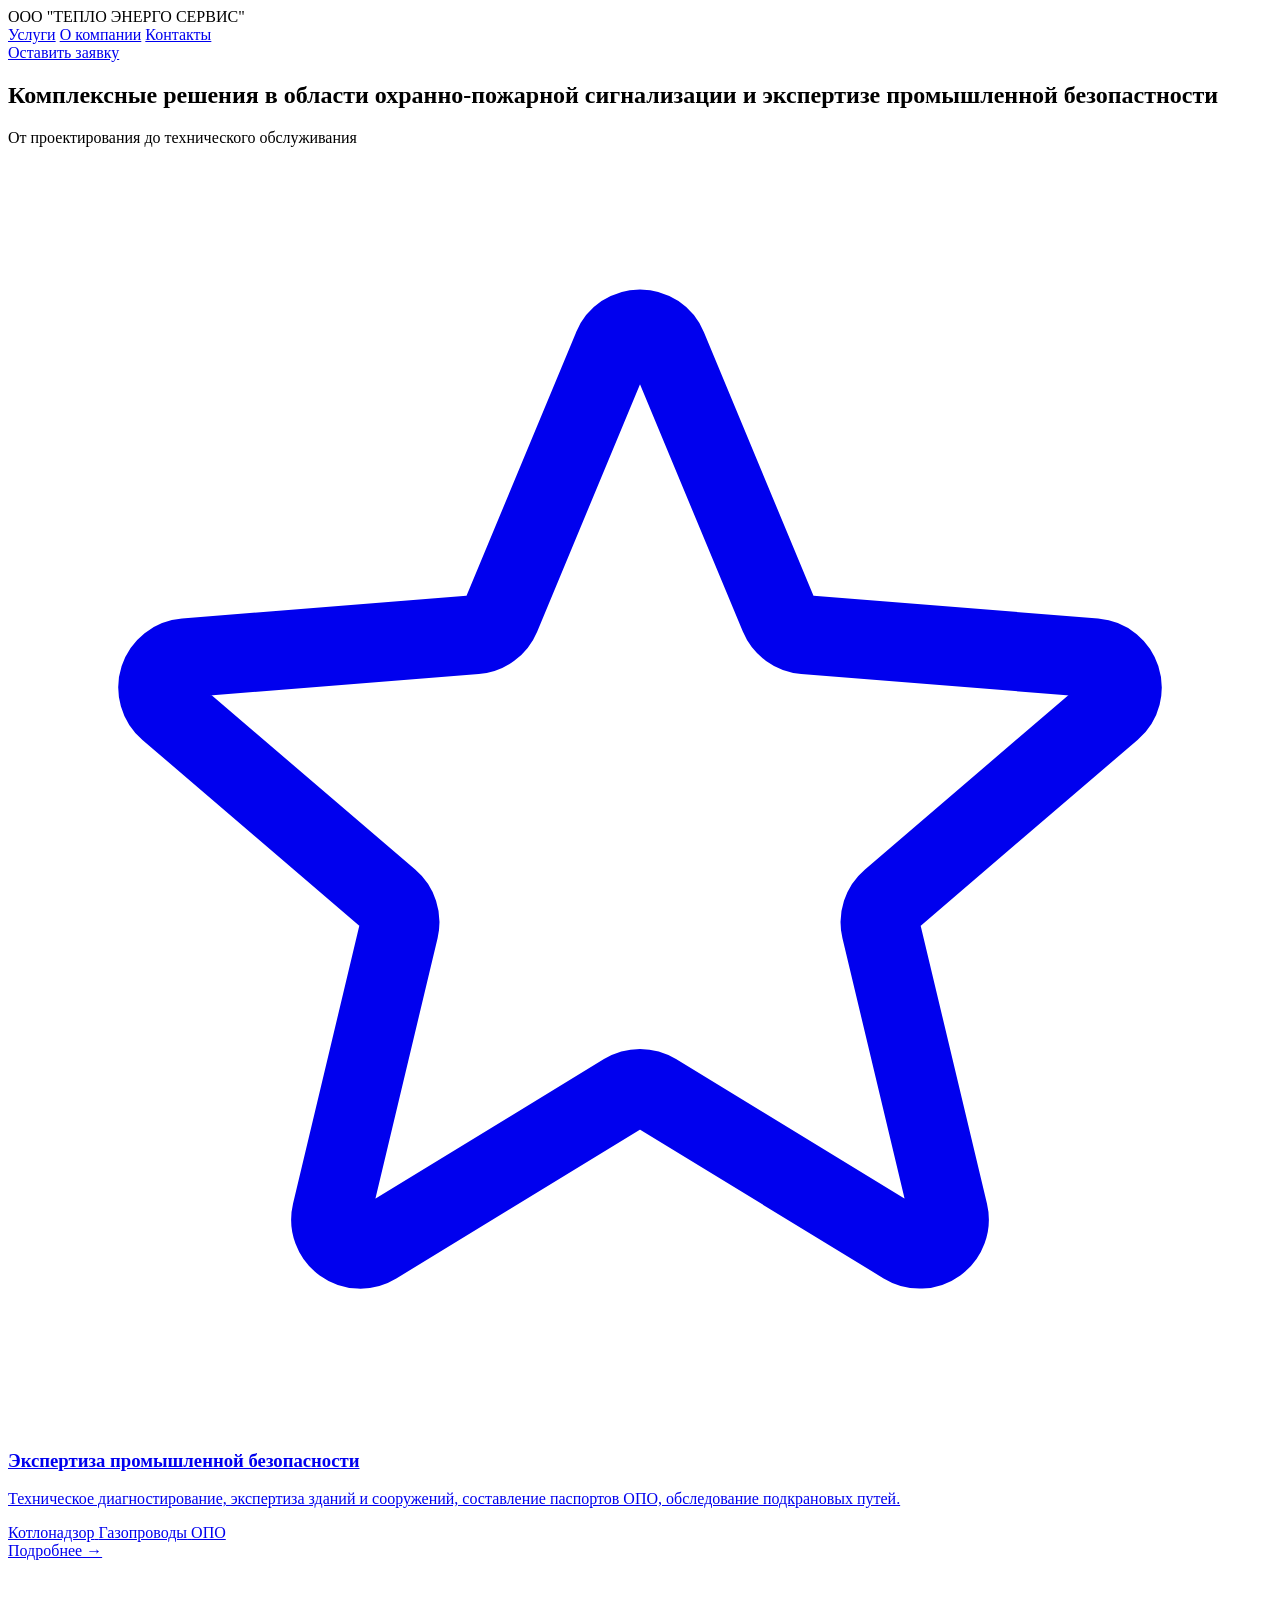
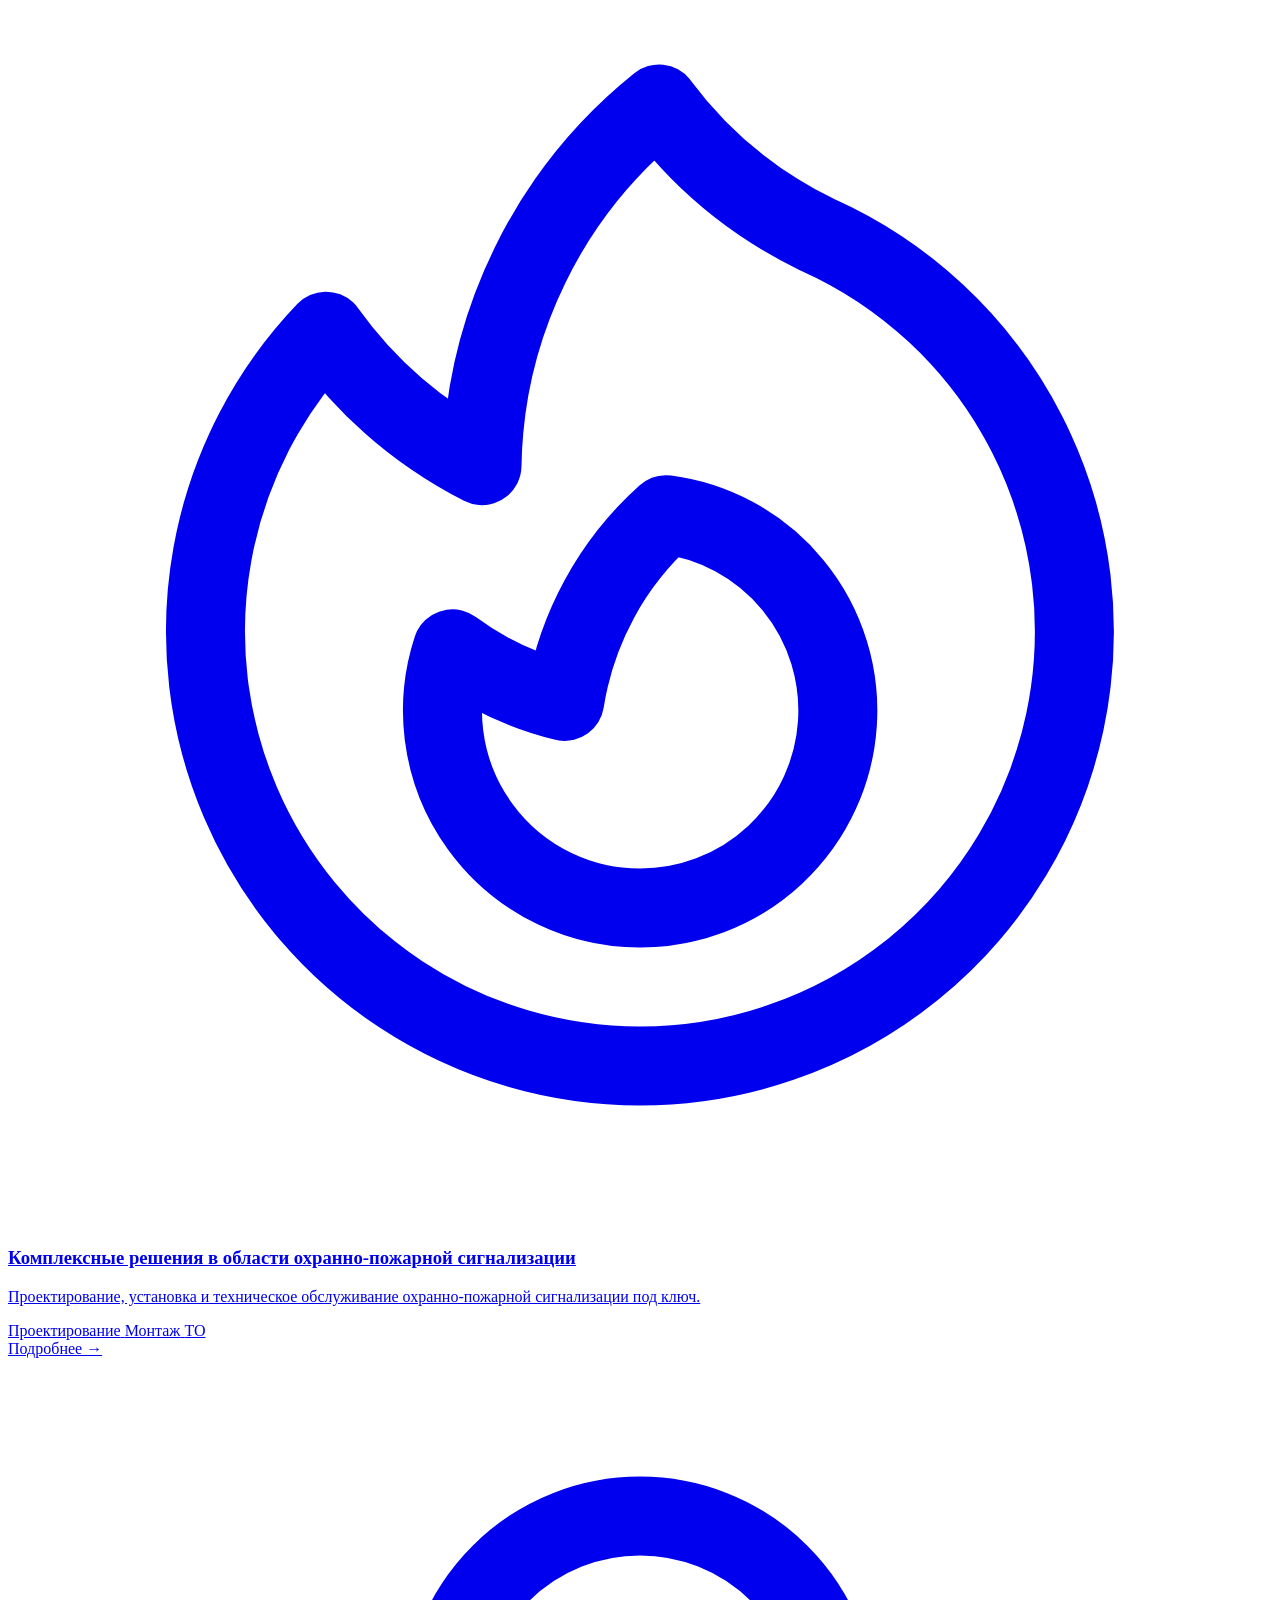
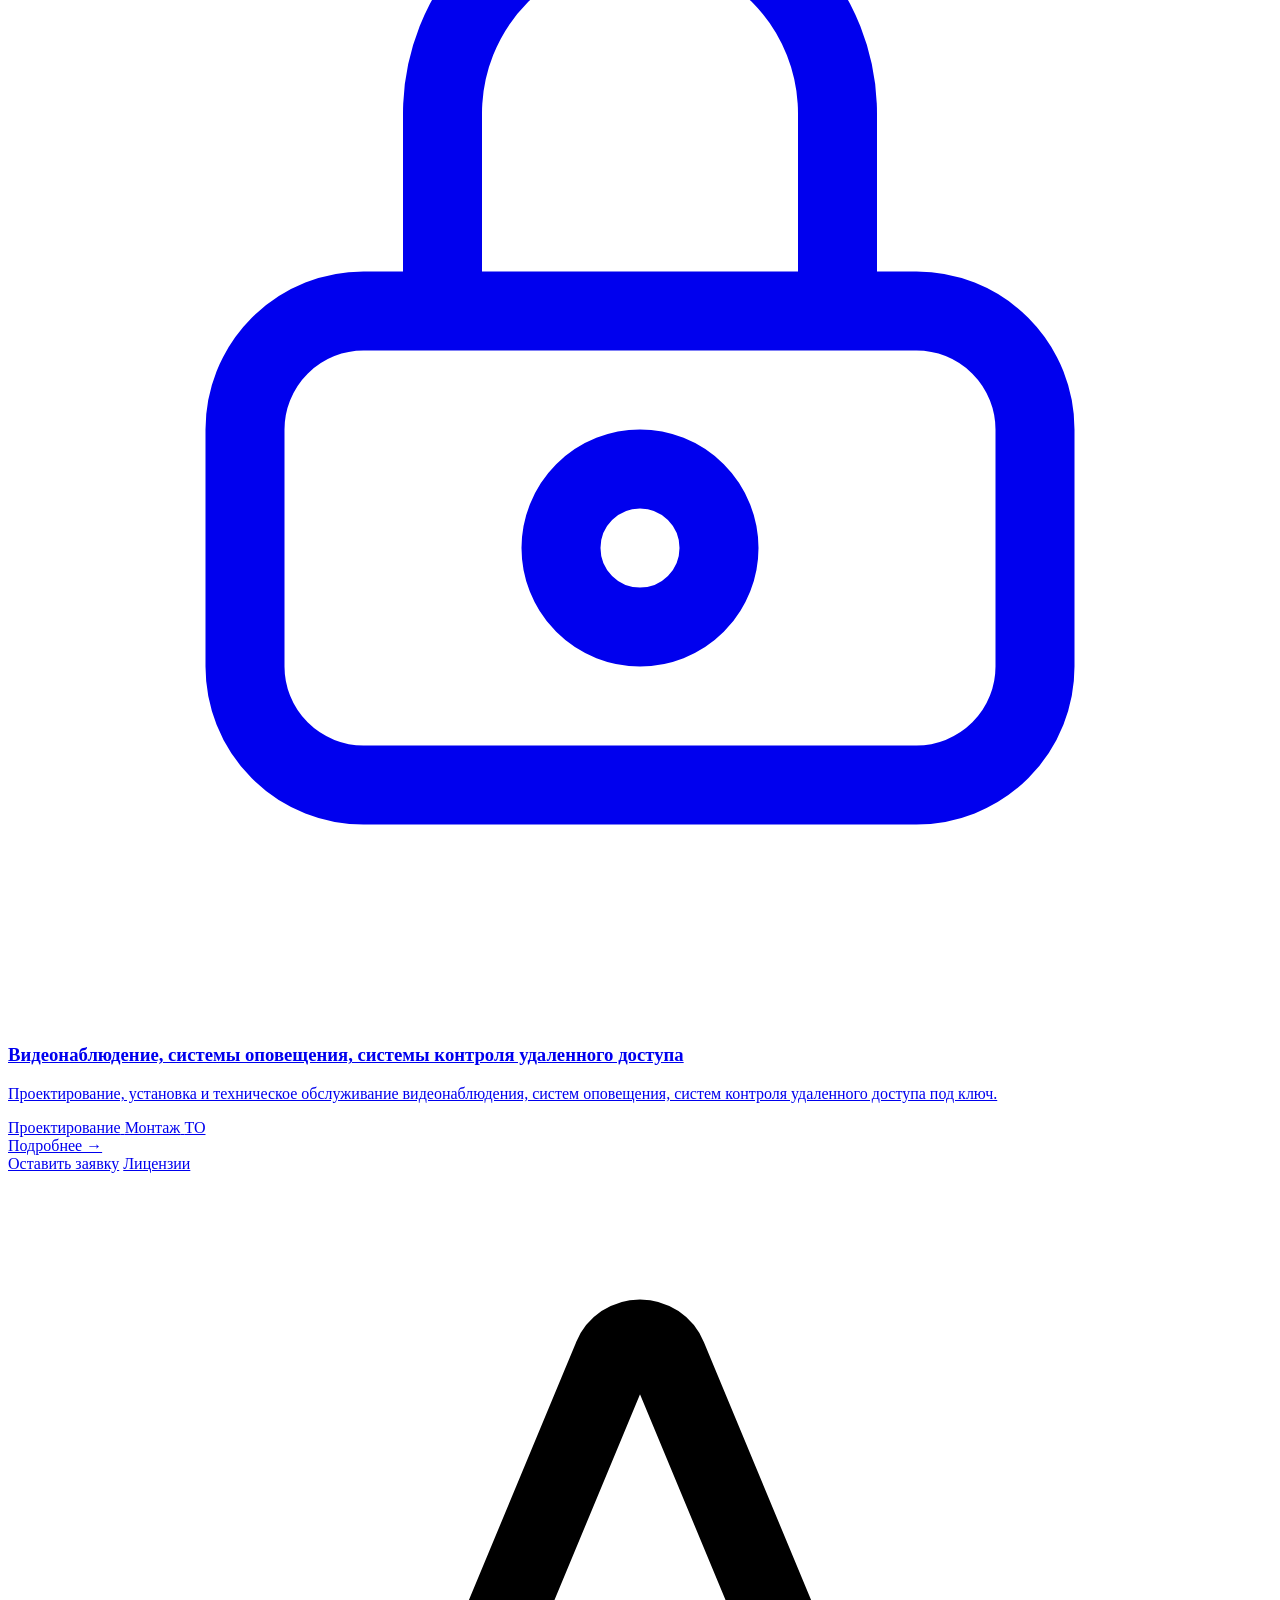
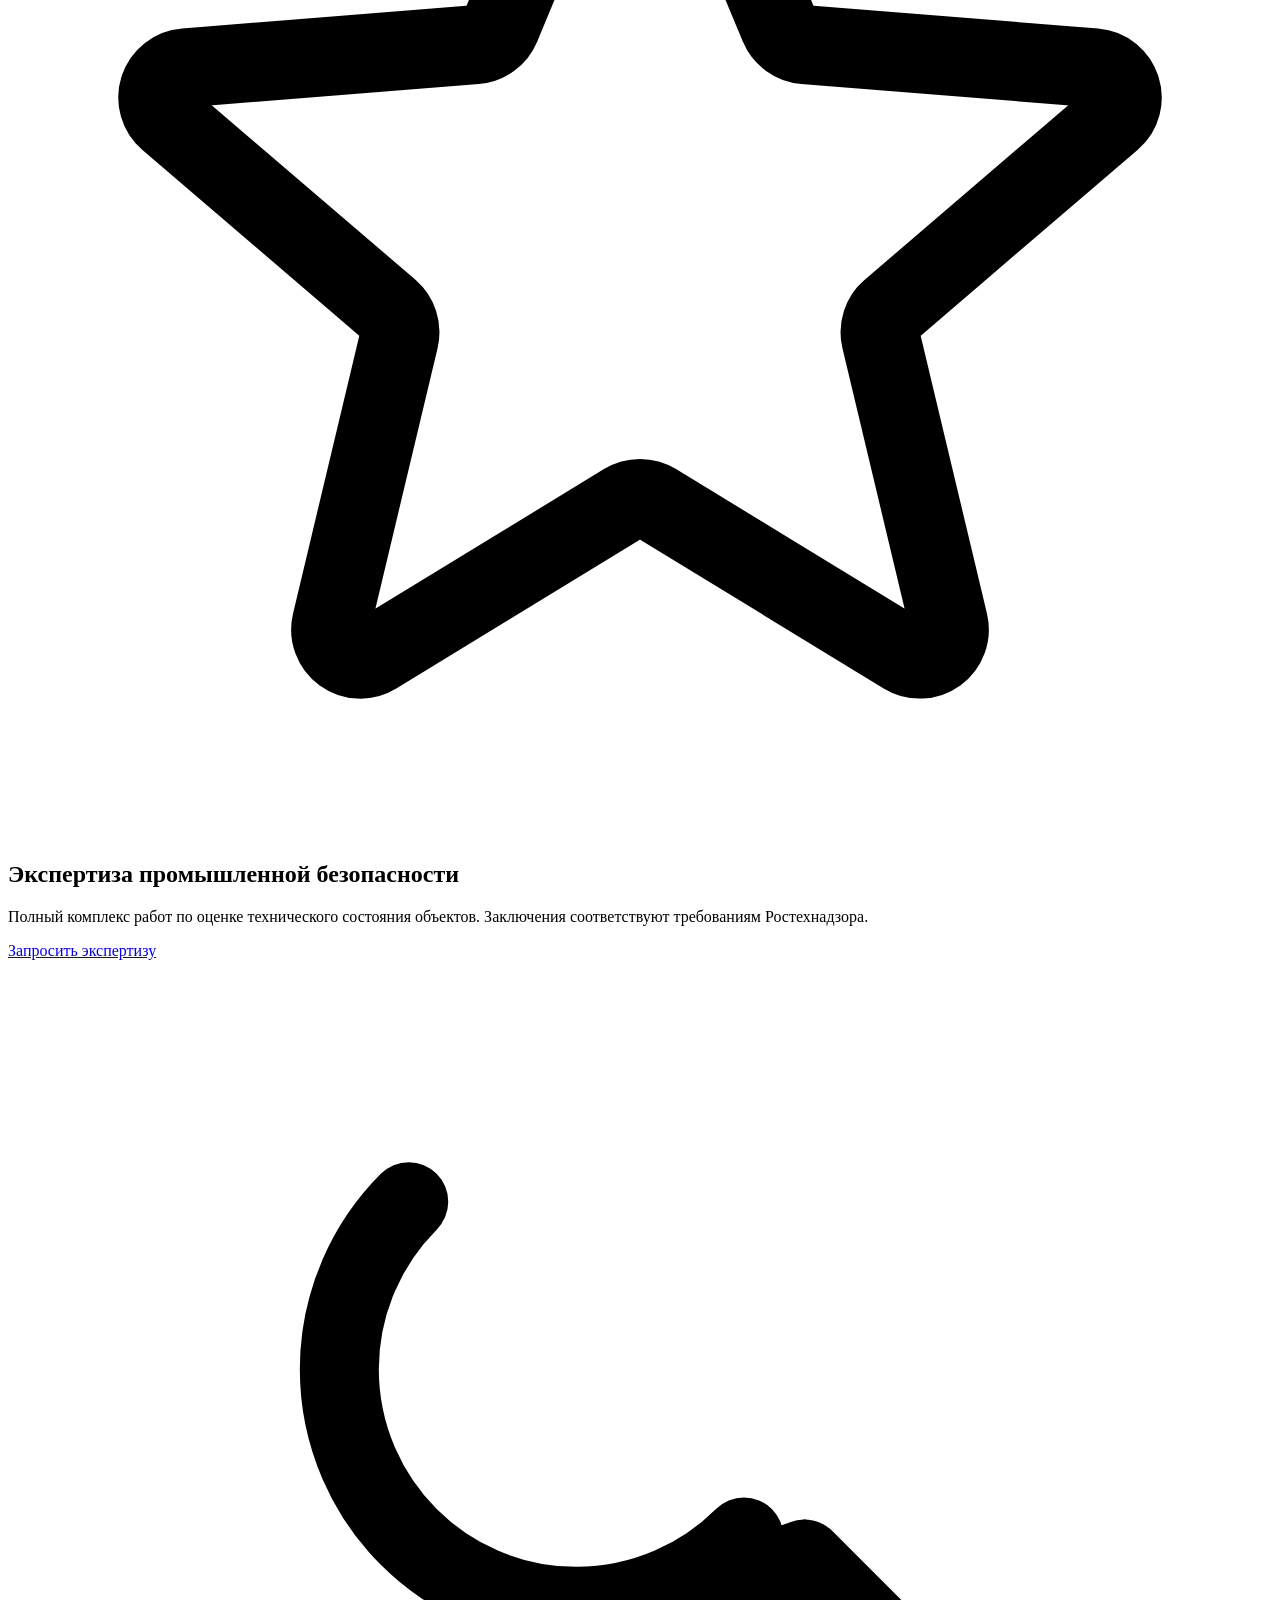
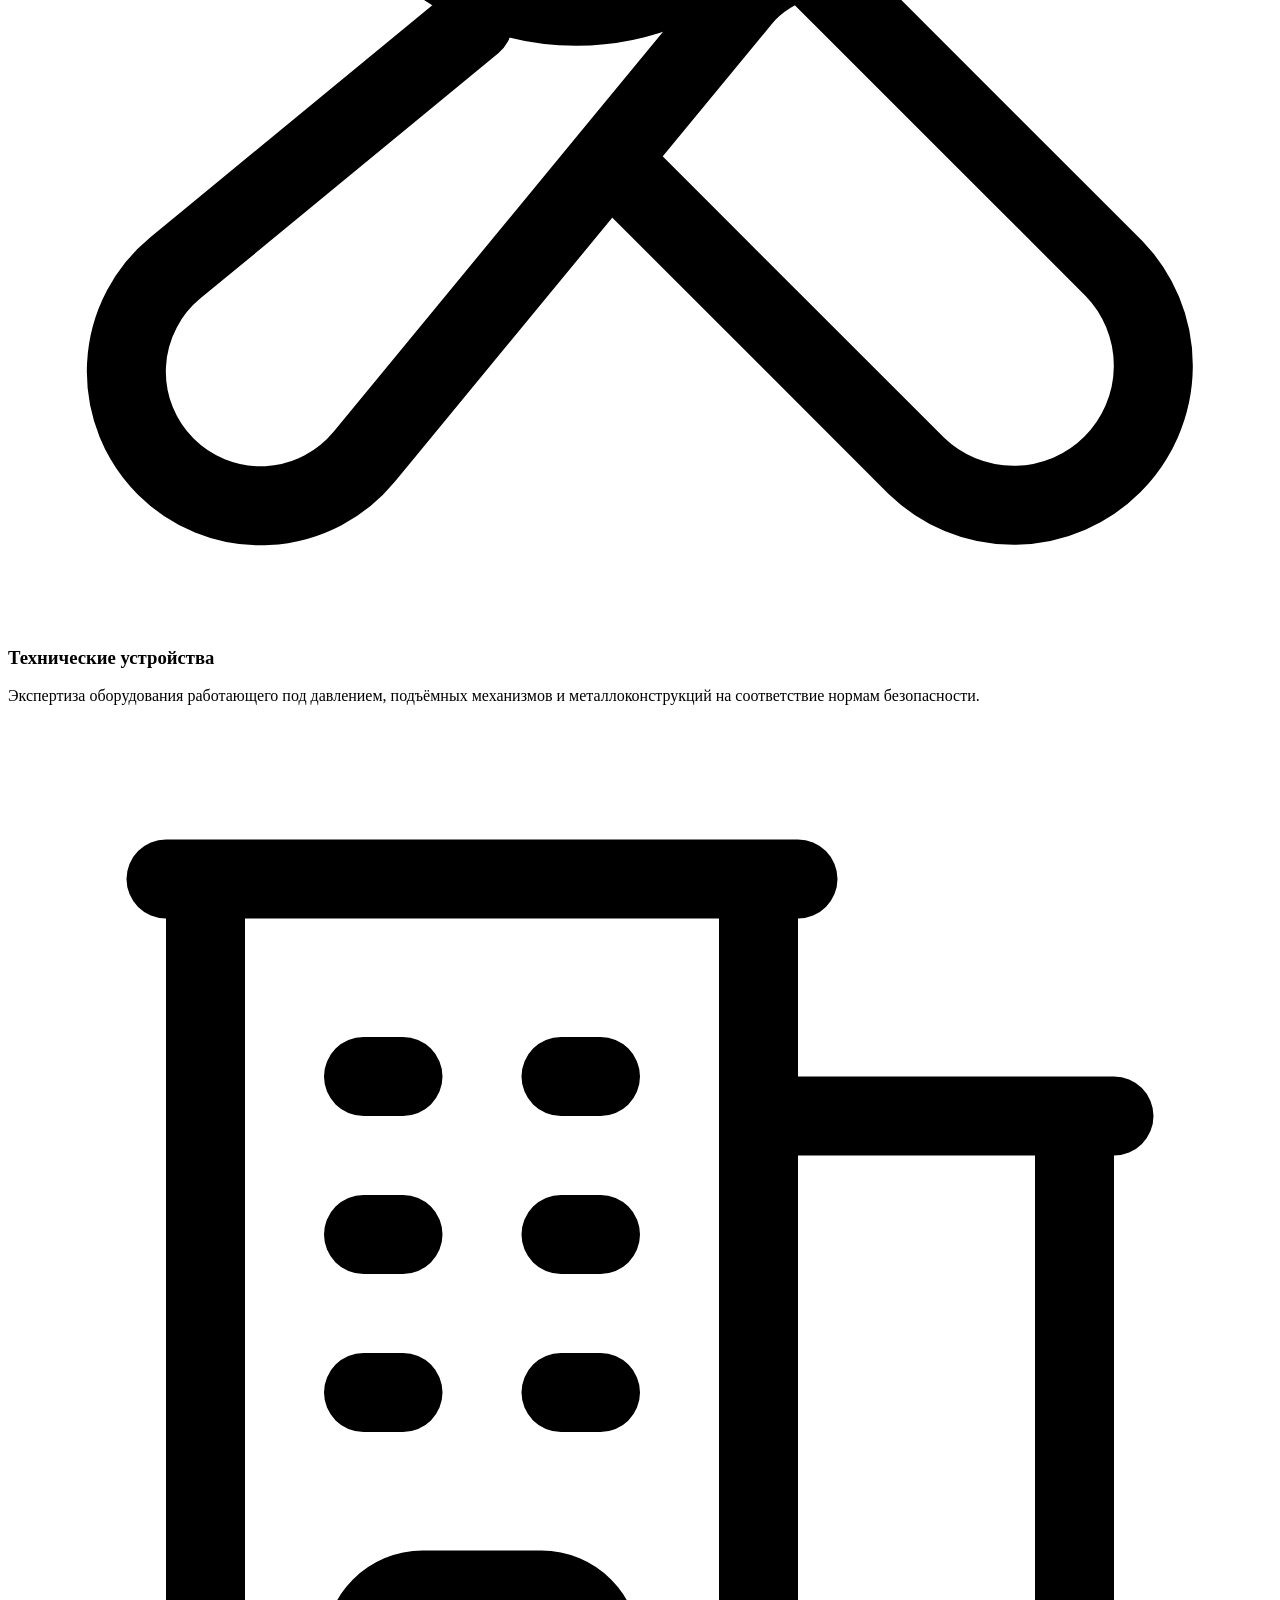
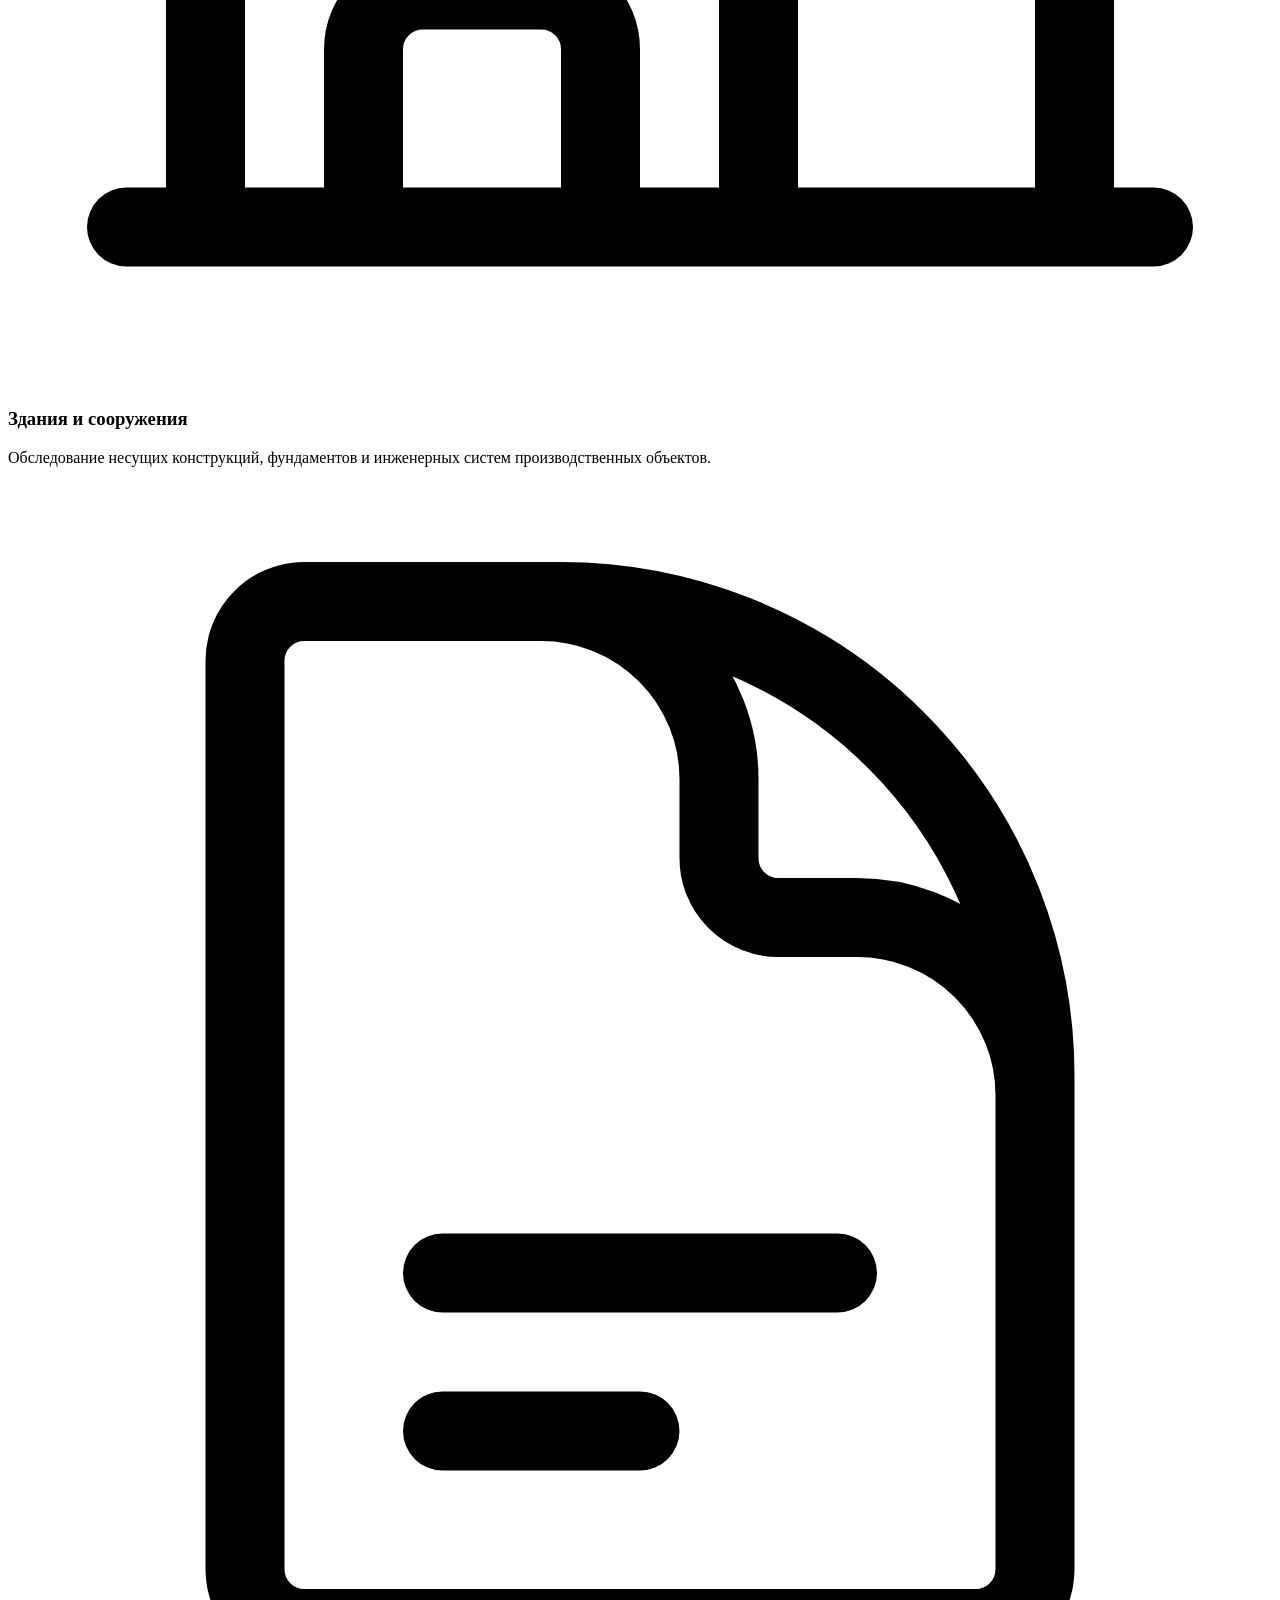
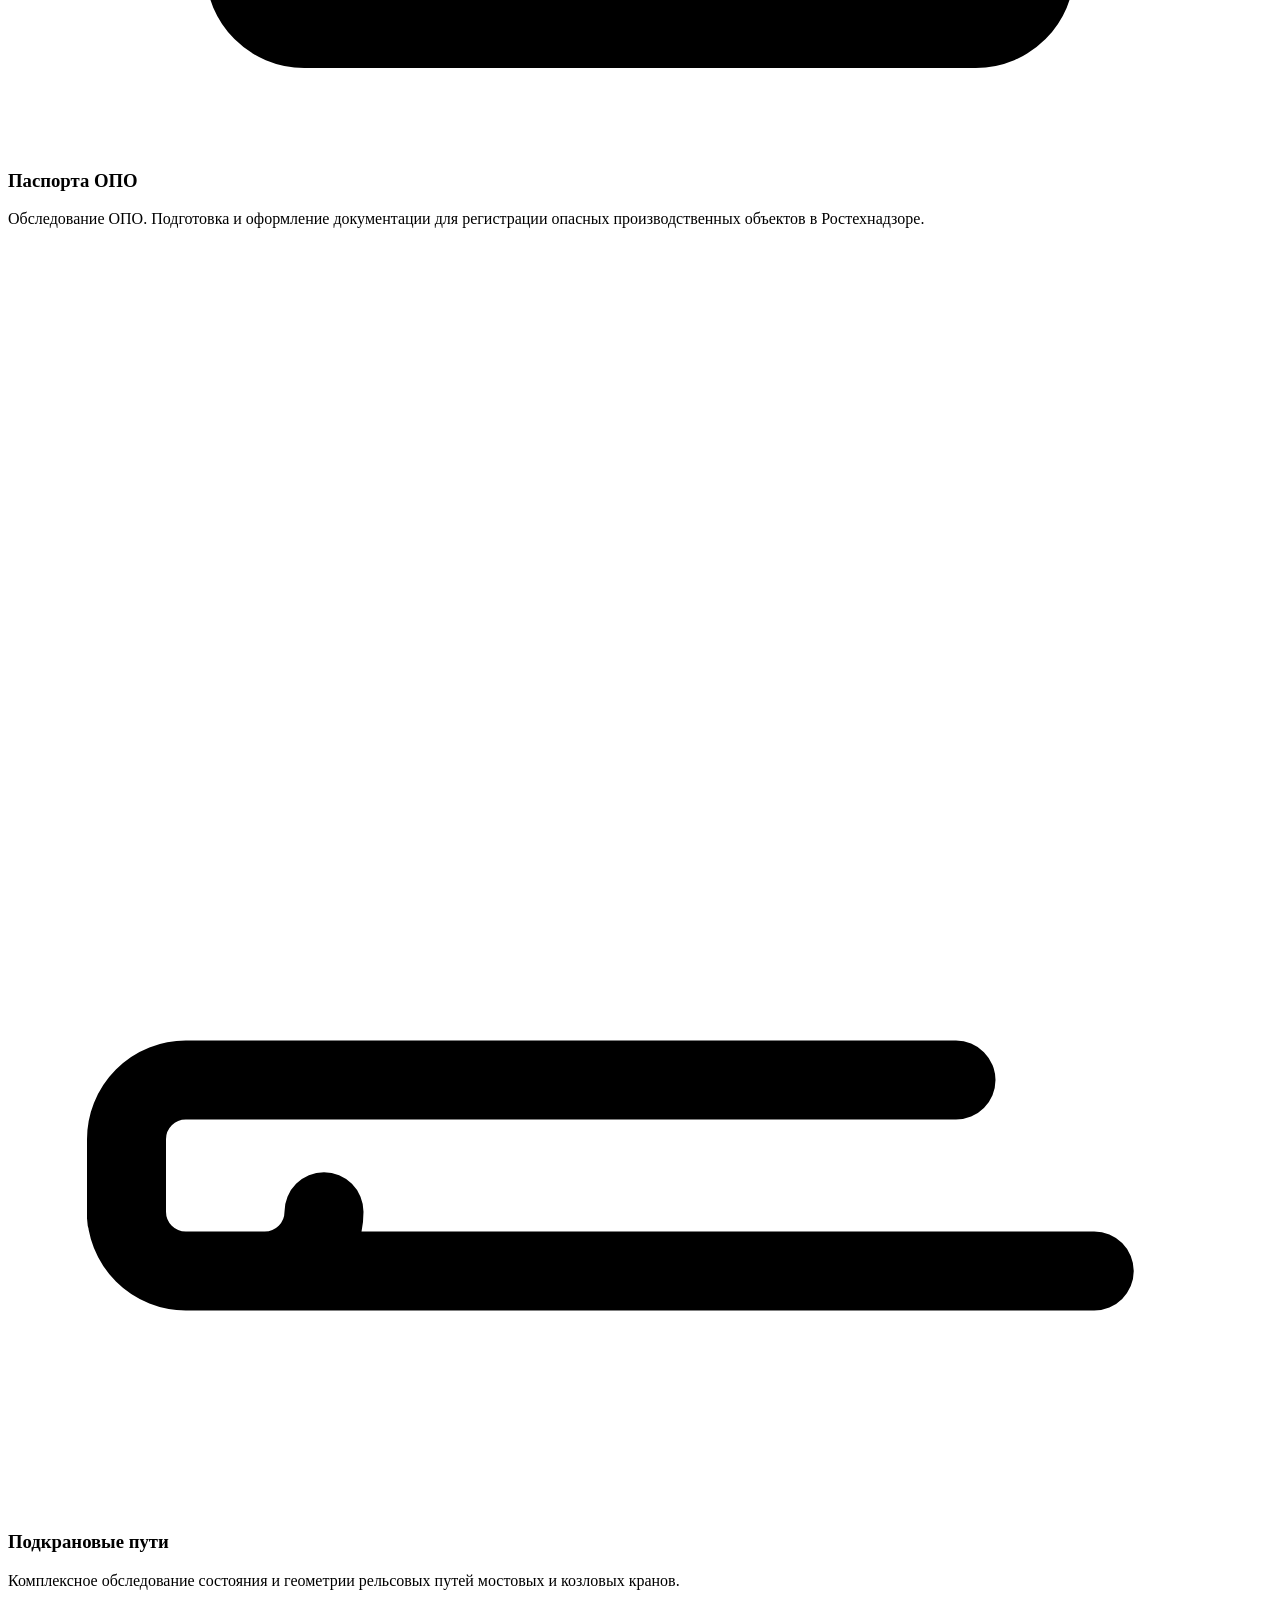
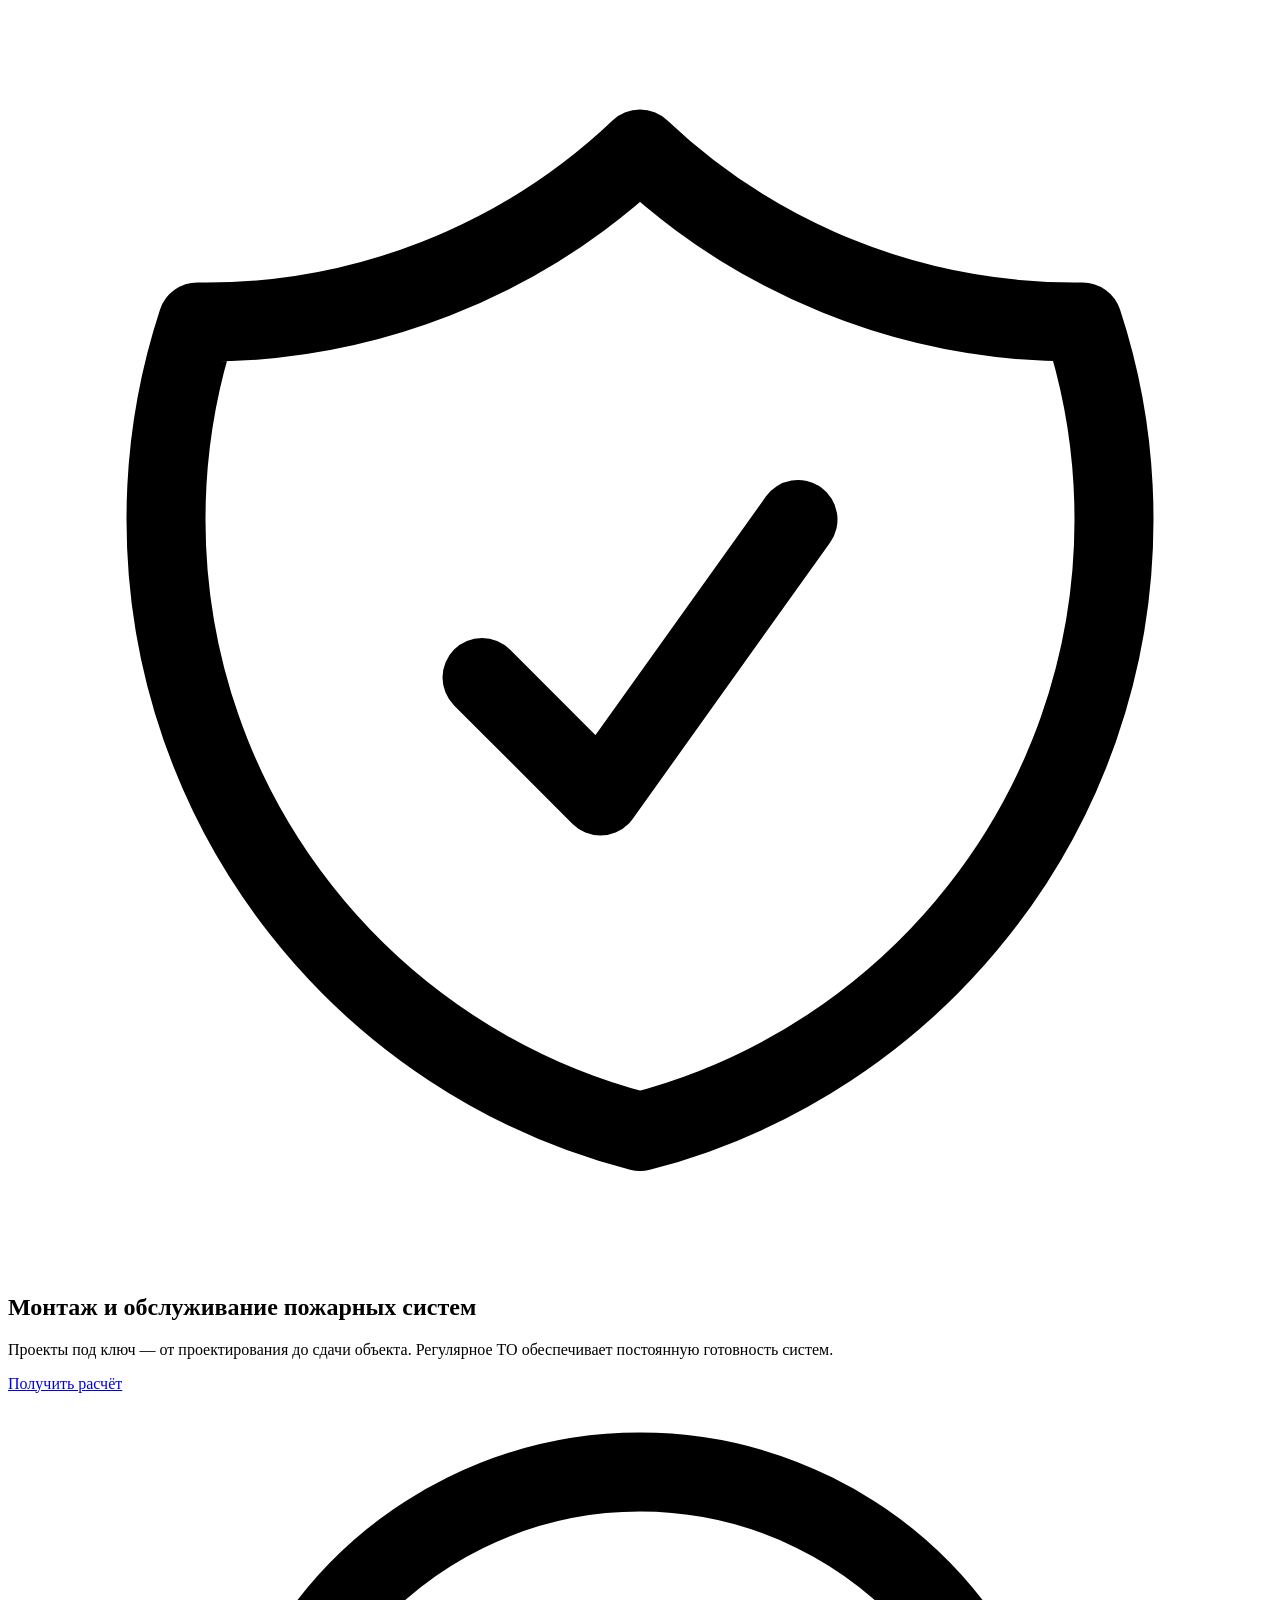
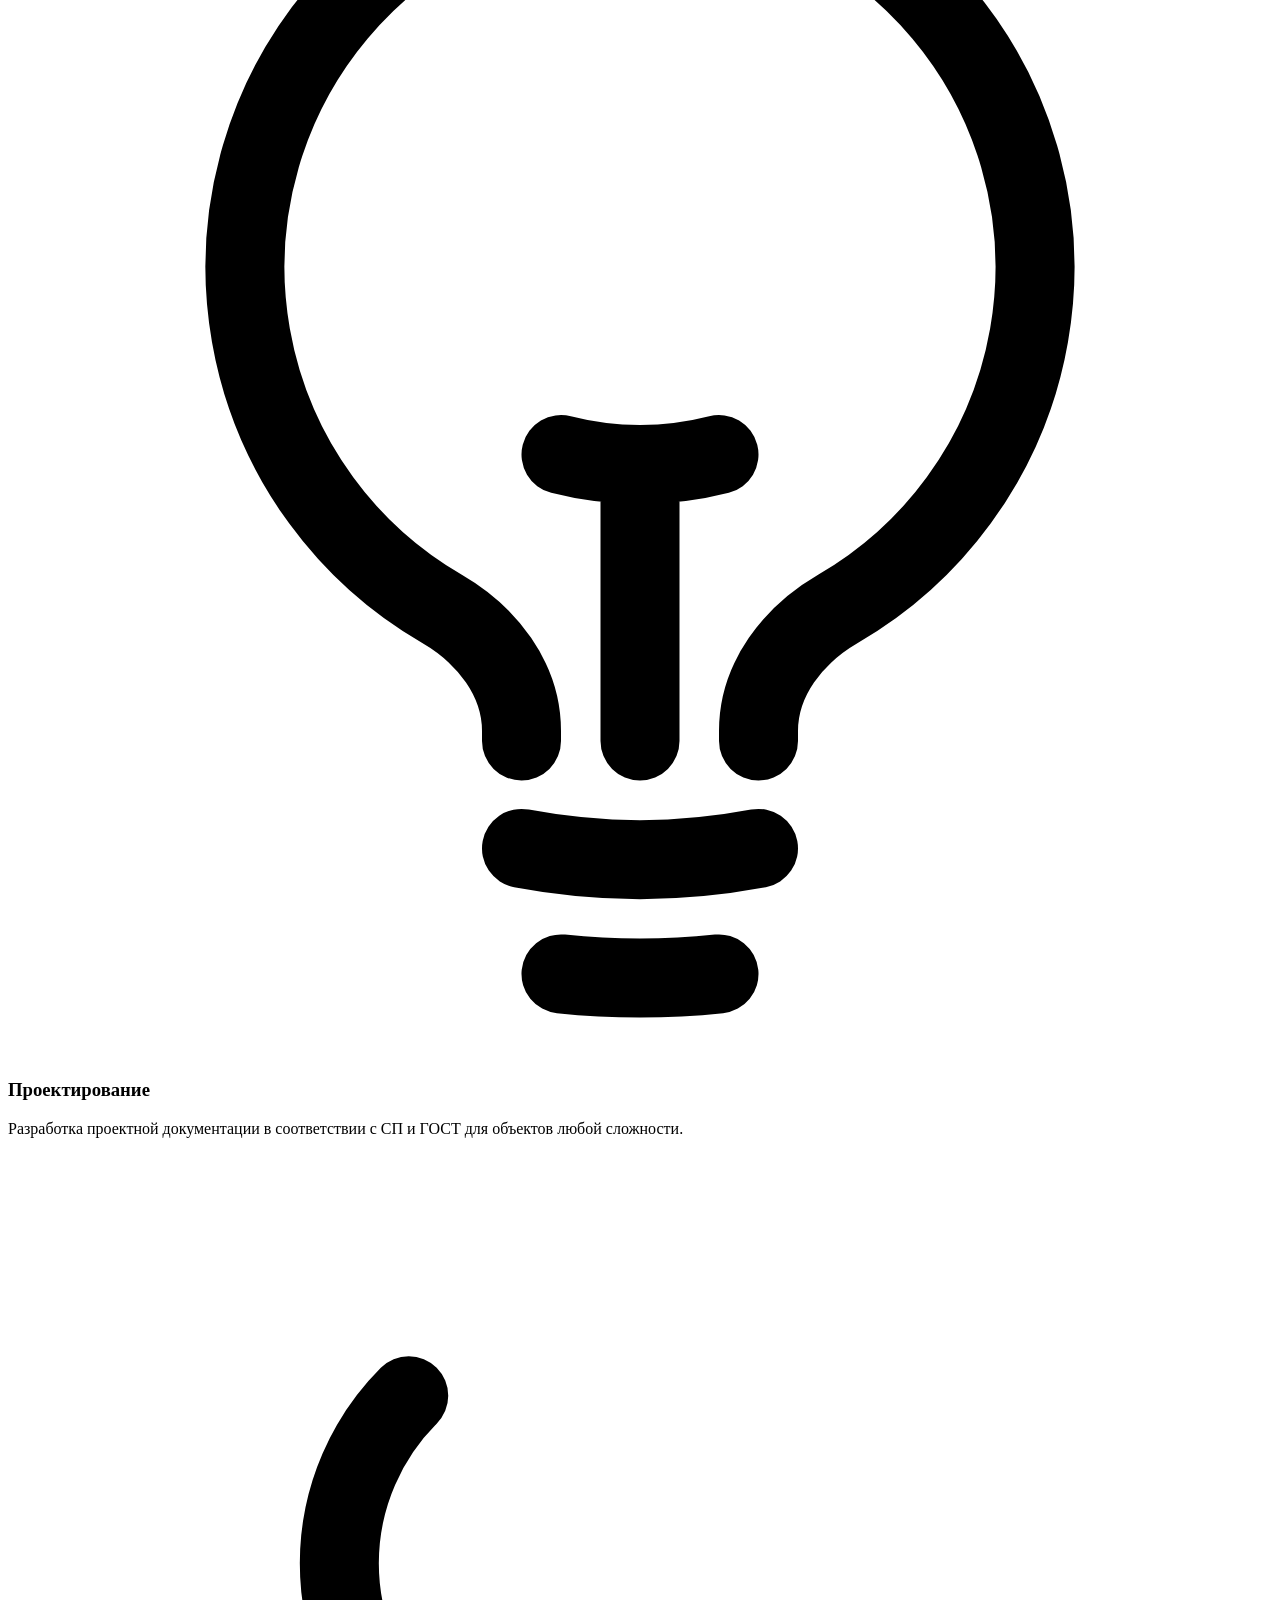
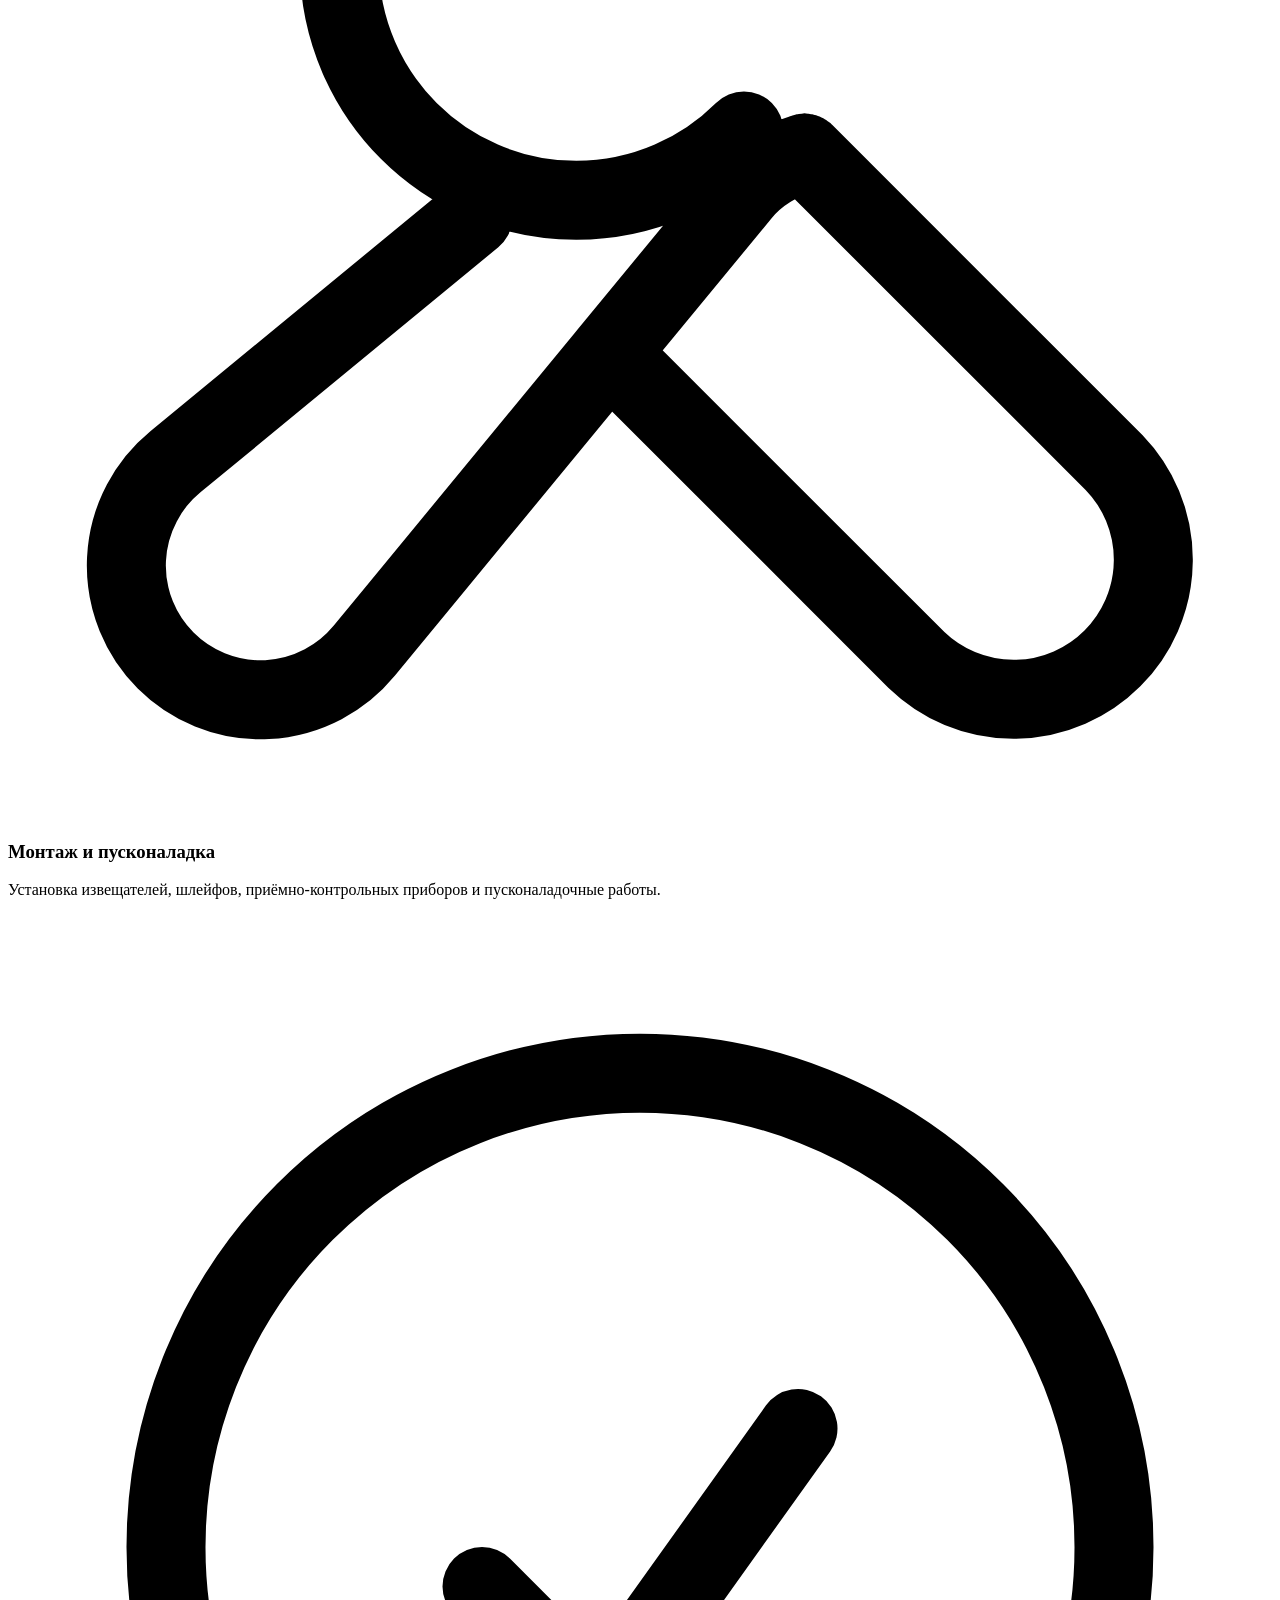
==== index.html @ 6ce14447 "via upload" ====
<!DOCTYPE html>
<html lang="ru">
<head>
  <meta charset="UTF-8">
  <meta name="viewport" content="width=device-width, initial-scale=1.0">
  <title>Тепло Энерго Сервис — экспертиза промышленной безопасности и пожарные системы</title>
  <script src="https://cdn.tailwindcss.com"></script>
  <meta name="description" content="Тепло Энерго Сервис — экспертиза промышленной безопасности, техническое диагностирование, монтаж и обслуживание охранно-пожарных систем в Липецке. Лицензии Ростехнадзора.">
<style>
  .card {
    width: 280px;
    height: 160px;
    background: white;
    border-radius: 12px;
    border: 1px solid #e0e0e0;
    display: flex;
    align-items: center;
    justify-content: center;
    font-family: sans-serif;
    font-size: 18px;
    cursor: pointer;

    /* обязательно для 3D */
    transform-style: preserve-3d;
    will-change: transform;
  }
</style>
<script type="application/ld+json">
{
  "@context": "https://schema.org",
  "@type": "LocalBusiness",
  "name": "ООО «Тепло Энерго Сервис»",
  "description": "Экспертиза промышленной безопасности, техническое диагностирование и монтаж охранно-пожарных систем",
  "url": "https://ваш-домен.ru",
  "telephone": "+7-4742-23-27-41",
  "email": "kmk1959@yandex.ru",
  "address": {
    "@type": "PostalAddress",
    "streetAddress": "проезд Универсальный, д.7А",
    "addressLocality": "Липецк",
    "addressCountry": "RU"
  },
  "areaServed": "Липецк"
}
</script>
</head>
<body class="bg-gray-50">
  <!-- Header\Nav -->
  <header class="bg-gray-900 text-white">
    <div class="max-w-7xl mx-auto flex items-center justify-between py-4 px-6">
      <div class="text-xl font-bold tracking-wide">ООО "ТЕПЛО ЭНЕРГО СЕРВИС"</div>
      <nav class="space-x-6 hidden md:flex">
        <a href="#services" class="hover:text-green-500">Услуги</a>
        <a href="#about" class="hover:text-green-500">О компании</a>
        <a href="#contacts" class="hover:text-green-500">Контакты</a>
      </nav>
      <a href="mailto:kmk1959@yandex.ru?subject=Заявка%20с%20сайта" class="bg-green-600 hover:bg-green-700 px-4 py-2 rounded-lg text-sm font-medium">Оставить заявку</a>

    </div>
  </header>

  <!-- Hero -->
<section class="relative bg-gradient-to-br from-green-600 to-violet-600 text-white">
  <div class="w-full px-6 py-6 text-center">
    <h1 class="max-w-5xl mx-auto text-4xl md:text-5xl font-bold mb-4">Комплексные решения в области охранно-пожарной сигнализации и экспертизе промышленной безопастности</h1>
    <p class="text-lg text-white mb-14">От проектирования до технического обслуживания</p>

    <div class="grid grid-cols-1 md:grid-cols-2 lg:grid-cols-3 gap-8">

      <!-- Экспертиза -->
      <a href="#expertiza" class="flex flex-col items-start gap-4 p-6 bg-white/5 border border-white/15 rounded-2xl hover:bg-white/10 transition text-left group hover:shadow-lg transition-all duration-300 transform hover:scale-105 p-6">
        <div class="w-13 h-13 bg-green-400/10 rounded-xl flex items-center justify-center p-3">
          <svg xmlns="http://www.w3.org/2000/svg" class="w-7 h-7 text-green-400" fill="none" viewBox="0 0 24 24" stroke="currentColor" stroke-width="1.5"><path stroke-linecap="round" stroke-linejoin="round" d="M11.48 3.499a.562.562 0 0 1 1.04 0l2.125 5.111a.563.563 0 0 0 .475.345l5.518.442c.499.04.701.663.321.988l-4.204 3.602a.563.563 0 0 0-.182.557l1.285 5.385a.562.562 0 0 1-.84.61l-4.725-2.885a.562.562 0 0 0-.586 0L6.982 20.54a.562.562 0 0 1-.84-.61l1.285-5.386a.562.562 0 0 0-.182-.557l-4.204-3.602a.562.562 0 0 1 .321-.988l5.518-.442a.563.563 0 0 0 .475-.345L11.48 3.5Z"/></svg>
        </div>
        <div>
          <h3 class="text-xl font-semibold mb-2">Экспертиза промышленной безопасности</h3>
          <p class="text-sm leading-relaxed">Техническое диагностирование, экспертиза зданий и сооружений, составление паспортов ОПО, обследование подкрановых путей.</p>
        </div>
        <div class="flex flex-wrap gap-2 mt-1">
          <span class="text-xs bg-green-400/10 text-green-400 border border-green-400/30 rounded-md px-2.5 py-1">Котлонадзор</span>
          <span class="text-xs bg-green-400/10 text-green-400 border border-green-400/30 rounded-md px-2.5 py-1">Газопроводы</span>
          <span class="text-xs bg-green-400/10 text-green-400 border border-green-400/30 rounded-md px-2.5 py-1">ОПО</span>
        </div>
        <span class="text-sm text-green-400 flex items-center gap-1 mt-auto">Подробнее →</span>
      </a>

      <!-- Монтаж -->
      <a href="#montazh" class="flex flex-col items-start gap-4 p-6 bg-white/5 border border-white/15 rounded-2xl hover:bg-white/10 transition text-left group hover:shadow-lg transition-all duration-300 transform hover:scale-105 p-6">
        <div class="w-13 h-13 bg-green-400/10 rounded-xl flex items-center justify-center p-3">
          <svg xmlns="http://www.w3.org/2000/svg" class="w-7 h-7 text-green-400" fill="none" viewBox="0 0 24 24" stroke="currentColor" stroke-width="1.5"><path stroke-linecap="round" stroke-linejoin="round" d="M15.362 5.214A8.252 8.252 0 0 1 12 21 8.25 8.25 0 0 1 6.038 7.047 8.287 8.287 0 0 0 9 9.601a8.983 8.983 0 0 1 3.361-6.867 8.21 8.21 0 0 0 3 2.48Z"/><path stroke-linecap="round" stroke-linejoin="round" d="M12 18a3.75 3.75 0 0 0 .495-7.468 5.99 5.99 0 0 0-1.925 3.547 5.975 5.975 0 0 1-2.133-1.001A3.75 3.75 0 0 0 12 18Z"/></svg>
        </div>
        <div>
          <h3 class="text-xl font-semibold mb-2">Комплексные решения в области охранно-пожарной сигнализации</h3>
          <p class="text-sm leading-relaxed">Проектирование, установка и техническое обслуживание охранно-пожарной сигнализации под ключ.</p>
        </div>
        <div class="flex flex-wrap gap-2 mt-1">
          <span class="text-xs bg-green-400/10 text-green-400 border border-green-400/30 rounded-md px-2.5 py-1">Проектирование</span>
          <span class="text-xs bg-green-400/10 text-green-400 border border-green-400/30 rounded-md px-2.5 py-1">Монтаж</span>
          <span class="text-xs bg-green-400/10 text-green-400 border border-green-400/30 rounded-md px-2.5 py-1">ТО</span>
        </div>
        <span class="text-sm text-green-400 flex items-center gap-1 mt-auto">Подробнее →</span>
      </a>
      <!-- Видеонаблюдение -->
      <a href="#video" class="flex flex-col items-start gap-4 p-6 bg-white/5 border border-white/15 rounded-2xl hover:bg-white/10 transition text-left group hover:shadow-lg transition-all duration-300 transform hover:scale-105 p-6">
        <div class="w-13 h-13 bg-green-400/10 rounded-xl flex items-center justify-center p-3">
          <svg xmlns="http://www.w3.org/2000/svg"
     class="w-7 h-7 text-green-400"
     fill="none"
     viewBox="0 0 24 24"
     stroke="currentColor"
     stroke-width="1.5">
    <path stroke-linecap="round"
          stroke-linejoin="round"
          d="M15.75 10.5V6.75a3.75 3.75 0 10-7.5 0v3.75m9 0h-10.5A2.25 2.25 0 004.5 12.75v4.5A2.25 2.25 0 006.75 19.5h10.5a2.25 2.25 0 002.25-2.25v-4.5A2.25 2.25 0 0017.25 10.5z" />
    <circle cx="12" cy="15" r="1.5" />
</svg>
        </div>
        <div>
          <h3 class="text-xl font-semibold mb-2">Видеонаблюдение, системы оповещения, системы контроля удаленного доступа</h3>
          <p class="text-sm leading-relaxed">Проектирование, установка и техническое обслуживание видеонаблюдения, систем оповещения, систем контроля удаленного доступа под ключ.</p>
        </div>
        <div class="flex flex-wrap gap-2 mt-1">
          <span class="text-xs bg-green-400/10 text-green-400 border border-green-400/30 rounded-md px-2.5 py-1">Проектирование</span>
          <span class="text-xs bg-green-400/10 text-green-400 border border-green-400/30 rounded-md px-2.5 py-1">Монтаж</span>
          <span class="text-xs bg-green-400/10 text-green-400 border border-green-400/30 rounded-md px-2.5 py-1">ТО</span>
        </div>
        <span class="text-sm text-green-400 flex items-center gap-1 mt-auto">Подробнее →</span>
      </a>


    </div>

    <a href="mailto:kmk1959@yandex.ru?subject=Заявка%20с%20сайта" class="inline-block mt-10 bg-green-600 hover:bg-green-700 text-white font-medium px-8 py-3.5 rounded-xl transition">Оставить заявку</a>
    <a href="#about" class="inline-block mt-10 bg-blue-600 hover:bg-blue-700 text-white font-medium px-8 py-3.5 rounded-xl transition">Лицензии</a>

  </div>
</section>

<!-- Экспертиза промышленной безопасности -->
<section id="expertiza" class="py-16 bg-green-100">
  <div class="w-full px-6 grid grid-cols-1 md:grid-cols-3 gap-12 items-start">

    <div class="md:sticky md:top-24">
      <div class="w-14 h-14 bg-green-100 rounded-2xl flex items-center justify-center mb-5">
        <svg xmlns="http://www.w3.org/2000/svg" class="w-7 h-7 text-green-700" fill="none" viewBox="0 0 24 24" stroke="currentColor" stroke-width="1.5"><path stroke-linecap="round" stroke-linejoin="round" d="M11.48 3.499a.562.562 0 0 1 1.04 0l2.125 5.111a.563.563 0 0 0 .475.345l5.518.442c.499.04.701.663.321.988l-4.204 3.602a.563.563 0 0 0-.182.557l1.285 5.385a.562.562 0 0 1-.84.61l-4.725-2.885a.562.562 0 0 0-.586 0L6.982 20.54a.562.562 0 0 1-.84-.61l1.285-5.386a.562.562 0 0 0-.182-.557l-4.204-3.602a.562.562 0 0 1 .321-.988l5.518-.442a.563.563 0 0 0 .475-.345L11.48 3.5Z"/></svg>
      </div>
      <h2 class="text-xl font-bold mb-3">Экспертиза промышленной безопасности</h2>
      <p class="text-gray-500 text-sm leading-relaxed mb-6">Полный комплекс работ по оценке технического состояния объектов. Заключения соответствуют требованиям Ростехнадзора.</p>
      <a href="mailto:kmk1959@yandex.ru?subject=Экспертиза" class="inline-block bg-green-600 hover:bg-green-700 text-white text-sm font-medium px-5 py-2.5 rounded-lg transition">Запросить экспертизу</a>
    </div>

    <div class="md:col-span-2 grid grid-cols-1 sm:grid-cols-2 gap-4">

      <div class="bg-green-50 hover:bg-lime-300 border rounded-2xl p-6 flex flex-col gap-3">
        <div class="w-10 h-10 bg-green-100 rounded-xl flex items-center justify-center">
          <svg xmlns="http://www.w3.org/2000/svg" class="w-5 h-5 text-green-700" fill="none" viewBox="0 0 24 24" stroke="currentColor" stroke-width="1.5"><path stroke-linecap="round" stroke-linejoin="round" d="M11.42 15.17 17.25 21A2.652 2.652 0 0 0 21 17.25l-5.877-5.877M11.42 15.17l2.496-3.03c.317-.384.74-.626 1.208-.766M11.42 15.17l-4.655 5.653a2.548 2.548 0 1 1-3.586-3.586l5.654-4.654m5.14-1.629a4.5 4.5 0 0 1-6.364-6.364"/></svg>
        </div>
        <div>
          <h3 class="font-semibold text-sm mb-1.5">Технические устройства</h3>
          <p class="text-gray-500 text-sm leading-relaxed">Экспертиза оборудования работающего под давлением, подъёмных механизмов и металлоконструкций на соответствие нормам безопасности.</p>
        </div>
      </div>

      <div class="bg-green-50 hover:bg-lime-300 border rounded-2xl p-6 flex flex-col gap-3">
        <div class="w-10 h-10 bg-green-100 rounded-xl flex items-center justify-center">
          <svg xmlns="http://www.w3.org/2000/svg" class="w-5 h-5 text-green-700" fill="none" viewBox="0 0 24 24" stroke="currentColor" stroke-width="1.5"><path stroke-linecap="round" stroke-linejoin="round" d="M2.25 21h19.5m-18-18v18m10.5-18v18m6-13.5V21M6.75 6.75h.75m-.75 3h.75m-.75 3h.75m3-6h.75m-.75 3h.75m-.75 3h.75M6.75 21v-3.375c0-.621.504-1.125 1.125-1.125h2.25c.621 0 1.125.504 1.125 1.125V21M3 3h12m-.75 4.5H21"/></svg>
        </div>
        <div>
          <h3 class="font-semibold text-sm mb-1.5">Здания и сооружения</h3>
          <p class="text-gray-500 text-sm leading-relaxed">Обследование несущих конструкций, фундаментов и инженерных систем производственных объектов.</p>
        </div>
      </div>

      <div class="bg-green-50 hover:bg-lime-300 border rounded-2xl p-6 flex flex-col gap-3">
        <div class="w-10 h-10 bg-green-100 rounded-xl flex items-center justify-center">
          <svg xmlns="http://www.w3.org/2000/svg" class="w-5 h-5 text-green-700" fill="none" viewBox="0 0 24 24" stroke="currentColor" stroke-width="1.5"><path stroke-linecap="round" stroke-linejoin="round" d="M19.5 14.25v-2.625a3.375 3.375 0 0 0-3.375-3.375h-1.5A1.125 1.125 0 0 1 13.5 7.125v-1.5a3.375 3.375 0 0 0-3.375-3.375H8.25m0 12.75h7.5m-7.5 3H12M10.5 2.25H5.625c-.621 0-1.125.504-1.125 1.125v17.25c0 .621.504 1.125 1.125 1.125h12.75c.621 0 1.125-.504 1.125-1.125V11.25a9 9 0 0 0-9-9Z"/></svg>
        </div>
        <div>
          <h3 class="font-semibold text-sm mb-1.5">Паспорта ОПО</h3>
          <p class="text-gray-500 text-sm leading-relaxed">Обследование ОПО. Подготовка и оформление документации для регистрации опасных производственных объектов в Ростехнадзоре.</p>
        </div>
      </div>

      <div class="bg-green-50 hover:bg-lime-300 border rounded-2xl p-6 flex flex-col gap-3">
        <div class="w-10 h-10 bg-green-100 rounded-xl flex items-center justify-center">
          <svg xmlns="http://www.w3.org/2000/svg" class="w-5 h-5 text-green-700" fill="none" viewBox="0 0 24 24" stroke="currentColor" stroke-width="1.5"><path stroke-linecap="round" stroke-linejoin="round" d="M3.375 19.5h17.25m-17.25 0a1.125 1.125 0 0 1-1.125-1.125M3.375 19.5h1.5C5.496 19.5 6 18.996 6 18.375m-3.75.125v-1.5m0 0a1.125 1.125 0 0 1 1.125-1.125H18"/></svg>
        </div>
        <div>
          <h3 class="font-semibold text-sm mb-1.5">Подкрановые пути</h3>
          <p class="text-gray-500 text-sm leading-relaxed">Комплексное обследование состояния и геометрии рельсовых путей мостовых и козловых кранов.</p>
        </div>
      </div>

    </div>
  </div>
</section>

<!-- Монтаж и обслуживание пожарных систем -->
<section id="montazh" class="py-16 bg-amber-200">
  <div class="w-full px-6 grid grid-cols-1 md:grid-cols-3 gap-12 items-start">

    <div class="md:sticky md:top-24">
      <div class="w-14 h-14 bg-amber-100 rounded-2xl flex items-center justify-center mb-5">
        <svg xmlns="http://www.w3.org/2000/svg" class="w-7 h-7 text-amber-700" fill="none" viewBox="0 0 24 24" stroke="currentColor" stroke-width="1.5"><path stroke-linecap="round" stroke-linejoin="round" d="M9 12.75 11.25 15 15 9.75m-3-7.036A11.959 11.959 0 0 1 3.598 6 11.99 11.99 0 0 0 3 9.749c0 5.592 3.824 10.29 9 11.623 5.176-1.332 9-6.03 9-11.622 0-1.31-.21-2.571-.598-3.751h-.152c-3.196 0-6.1-1.248-8.25-3.285Z"/></svg>
      </div>
      <h2 class="text-xl font-bold mb-3">Монтаж и обслуживание пожарных систем</h2>
      <p class="text-gray-500 text-sm leading-relaxed mb-6">Проекты под ключ — от проектирования до сдачи объекта. Регулярное ТО обеспечивает постоянную готовность систем.</p>
      <a href="mailto:kmk1959@yandex.ru?subject=Монтаж" class="inline-block bg-amber-600 hover:bg-amber-700 text-white text-sm font-medium px-5 py-2.5 rounded-lg transition">Получить расчёт</a>
    </div>

    <div class="md:col-span-2 grid grid-cols-1 sm:grid-cols-2 gap-4">

      <div class="bg-amber-50 hover:bg-violet-300 border rounded-2xl p-6 flex flex-col gap-3">
        <div class="w-10 h-10 bg-amber-100 rounded-xl flex items-center justify-center">
          <svg xmlns="http://www.w3.org/2000/svg" class="w-5 h-5 text-amber-700" fill="none" viewBox="0 0 24 24" stroke="currentColor" stroke-width="1.5"><path stroke-linecap="round" stroke-linejoin="round" d="M12 18v-5.25m0 0a6.01 6.01 0 0 0 1.5-.189m-1.5.189a6.01 6.01 0 0 1-1.5-.189m3.75 7.478a12.06 12.06 0 0 1-4.5 0m3.75 2.383a14.406 14.406 0 0 1-3 0M14.25 18v-.192c0-.983.658-1.823 1.508-2.316a7.5 7.5 0 1 0-7.517 0c.85.493 1.509 1.333 1.509 2.316V18"/></svg>
        </div>
        <div>
          <h3 class="font-semibold text-sm mb-1.5">Проектирование</h3>
          <p class="text-sm leading-relaxed">Разработка проектной документации в соответствии с СП и ГОСТ для объектов любой сложности.</p>
        </div>
      </div>

      <div class="bg-amber-50 hover:bg-violet-300 border rounded-2xl p-6 flex flex-col gap-3">
        <div class="w-10 h-10 bg-amber-100 rounded-xl flex items-center justify-center">
          <svg xmlns="http://www.w3.org/2000/svg" class="w-5 h-5 text-amber-700" fill="none" viewBox="0 0 24 24" stroke="currentColor" stroke-width="1.5"><path stroke-linecap="round" stroke-linejoin="round" d="M11.42 15.17 17.25 21A2.652 2.652 0 0 0 21 17.25l-5.877-5.877M11.42 15.17l2.496-3.03c.317-.384.74-.626 1.208-.766M11.42 15.17l-4.655 5.653a2.548 2.548 0 1 1-3.586-3.586l5.654-4.654m5.14-1.629a4.5 4.5 0 0 1-6.364-6.364"/></svg>
        </div>
        <div>
          <h3 class="font-semibold text-sm mb-1.5">Монтаж и пусконаладка</h3>
          <p class="text-sm leading-relaxed">Установка извещателей, шлейфов, приёмно-контрольных приборов и пусконаладочные работы.</p>
        </div>
      </div>

      <div class="bg-amber-50 hover:bg-violet-300 border rounded-2xl p-6 flex flex-col gap-3">
        <div class="w-10 h-10 bg-amber-100 rounded-xl flex items-center justify-center">
          <svg xmlns="http://www.w3.org/2000/svg" class="w-5 h-5 text-amber-700" fill="none" viewBox="0 0 24 24" stroke="currentColor" stroke-width="1.5"><path stroke-linecap="round" stroke-linejoin="round" d="M9 12.75 11.25 15 15 9.75M21 12a9 9 0 1 1-18 0 9 9 0 0 1 18 0Z"/></svg>
        </div>
        <div>
          <h3 class="font-semibold text-sm mb-1.5">Ввод в эксплуатацию</h3>
          <p class="text-sm leading-relaxed">Исполнительная документация, приёмка системы и обучение ответственного персонала заказчика.</p>
        </div>
      </div>

      <div class="bg-amber-50 hover:bg-violet-300 border rounded-2xl p-6 flex flex-col gap-3">
        <div class="w-10 h-10 bg-amber-100 rounded-xl flex items-center justify-center">
          <svg xmlns="http://www.w3.org/2000/svg" class="w-5 h-5 text-amber-700" fill="none" viewBox="0 0 24 24" stroke="currentColor" stroke-width="1.5"><path stroke-linecap="round" stroke-linejoin="round" d="M6.75 3v2.25M17.25 3v2.25M3 18.75V7.5a2.25 2.25 0 0 1 2.25-2.25h13.5A2.25 2.25 0 0 1 21 7.5v11.25m-18 0A2.25 2.25 0 0 0 5.25 21h13.5A2.25 2.25 0 0 0 21 18.75m-18 0v-7.5A2.25 2.25 0 0 1 5.25 9h13.5A2.25 2.25 0 0 1 21 11.25v7.5"/></svg>
        </div>
        <div>
          <h3 class="font-semibold text-sm mb-1.5">Техническое обслуживание</h3>
          <p class="text-sm leading-relaxed">Плановые и внеплановые проверки, ведение журналов, замена расходных элементов по договору.</p>
        </div>
      </div>

    </div>
  </div>
</section>

<!-- Монтаж и обслуживание video -->
<section id="video" class="py-16 bg-emerald-200">
  <div class="max-w-5xl mx-auto px-6 grid grid-cols-1 md:grid-cols-3 gap-12 items-start">

    <div class="md:sticky md:top-24">
      <div class="w-14 h-14 bg-amber-100 rounded-2xl flex items-center justify-center mb-5">
        <svg xmlns="http://www.w3.org/2000/svg" class="w-7 h-7 text-amber-700" fill="none" viewBox="0 0 24 24" stroke="currentColor" stroke-width="1.5"><path stroke-linecap="round" stroke-linejoin="round" d="M9 12.75 11.25 15 15 9.75m-3-7.036A11.959 11.959 0 0 1 3.598 6 11.99 11.99 0 0 0 3 9.749c0 5.592 3.824 10.29 9 11.623 5.176-1.332 9-6.03 9-11.622 0-1.31-.21-2.571-.598-3.751h-.152c-3.196 0-6.1-1.248-8.25-3.285Z"/></svg>
      </div>
      <h2 class="text-xl font-bold mb-3">Монтаж и обслуживание систем видеонаблюдения, систем оповещения, систем контроля удаленного доступа</h2>
      <p class="text-gray-500 text-sm leading-relaxed mb-6">Проекты под ключ — от проектирования до сдачи объекта. Регулярное ТО обеспечивает постоянную готовность систем.</p>
      <a href="mailto:kmk1959@yandex.ru?subject=Монтаж" class="inline-block bg-amber-600 hover:bg-amber-700 text-white text-sm font-medium px-5 py-2.5 rounded-lg transition">Получить расчёт</a>
    </div>

    <div class="md:col-span-2 grid grid-cols-1 sm:grid-cols-2 gap-4">

      <div class="bg-emerald-300 hover:bg-green-400 border rounded-2xl p-6 flex flex-col gap-3">
        <div class="w-10 h-10 bg-green-100 rounded-xl flex items-center justify-center">
          <svg xmlns="http://www.w3.org/2000/svg" class="w-5 h-5 text-amber-700" fill="none" viewBox="0 0 24 24" stroke="currentColor" stroke-width="1.5"><path stroke-linecap="round" stroke-linejoin="round" d="M12 18v-5.25m0 0a6.01 6.01 0 0 0 1.5-.189m-1.5.189a6.01 6.01 0 0 1-1.5-.189m3.75 7.478a12.06 12.06 0 0 1-4.5 0m3.75 2.383a14.406 14.406 0 0 1-3 0M14.25 18v-.192c0-.983.658-1.823 1.508-2.316a7.5 7.5 0 1 0-7.517 0c.85.493 1.509 1.333 1.509 2.316V18"/></svg>
        </div>
        <div>
          <h3 class="font-semibold text-sm mb-1.5">Проектирование</h3>
          <p class="text-sm leading-relaxed">Разработка проектной документации в соответствии с СП и ГОСТ для объектов любой сложности.</p>
        </div>
      </div>

      <div class="bg-emerald-300 hover:bg-green-400 border rounded-2xl p-6 flex flex-col gap-3">
        <div class="w-10 h-10 bg-green-100 rounded-xl flex items-center justify-center">
          <svg xmlns="http://www.w3.org/2000/svg" class="w-5 h-5 text-amber-700" fill="none" viewBox="0 0 24 24" stroke="currentColor" stroke-width="1.5"><path stroke-linecap="round" stroke-linejoin="round" d="M11.42 15.17 17.25 21A2.652 2.652 0 0 0 21 17.25l-5.877-5.877M11.42 15.17l2.496-3.03c.317-.384.74-.626 1.208-.766M11.42 15.17l-4.655 5.653a2.548 2.548 0 1 1-3.586-3.586l5.654-4.654m5.14-1.629a4.5 4.5 0 0 1-6.364-6.364"/></svg>
        </div>
        <div>
          <h3 class="font-semibold text-sm mb-1.5">Монтаж и пусконаладка</h3>
          <p class="text-sm leading-relaxed">Установка извещателей, кабельных линий, приёмно-контрольных приборов и пусконаладочные работы.</p>
        </div>
      </div>

      <div class="bg-emerald-300 hover:bg-green-400 border rounded-2xl p-6 flex flex-col gap-3">
        <div class="w-10 h-10 bg-green-100 rounded-xl flex items-center justify-center">
          <svg xmlns="http://www.w3.org/2000/svg" class="w-5 h-5 text-amber-700" fill="none" viewBox="0 0 24 24" stroke="currentColor" stroke-width="1.5"><path stroke-linecap="round" stroke-linejoin="round" d="M9 12.75 11.25 15 15 9.75M21 12a9 9 0 1 1-18 0 9 9 0 0 1 18 0Z"/></svg>
        </div>
        <div>
          <h3 class="font-semibold text-sm mb-1.5">Ввод в эксплуатацию</h3>
          <p class="text-sm leading-relaxed">Исполнительная документация, приёмка системы и обучение ответственного персонала заказчика.</p>
        </div>
      </div>

      <div class="bg-emerald-300 hover:bg-green-400 border rounded-2xl p-6 flex flex-col gap-3">
        <div class="w-10 h-10 bg-green-100 rounded-xl flex items-center justify-center">
          <svg xmlns="http://www.w3.org/2000/svg" class="w-5 h-5 text-amber-700" fill="none" viewBox="0 0 24 24" stroke="currentColor" stroke-width="1.5"><path stroke-linecap="round" stroke-linejoin="round" d="M6.75 3v2.25M17.25 3v2.25M3 18.75V7.5a2.25 2.25 0 0 1 2.25-2.25h13.5A2.25 2.25 0 0 1 21 7.5v11.25m-18 0A2.25 2.25 0 0 0 5.25 21h13.5A2.25 2.25 0 0 0 21 18.75m-18 0v-7.5A2.25 2.25 0 0 1 5.25 9h13.5A2.25 2.25 0 0 1 21 11.25v7.5"/></svg>
        </div>
        <div>
          <h3 class="font-semibold text-sm mb-1.5">Техническое обслуживание</h3>
          <p class="text-sm leading-relaxed">Плановые и внеплановые проверки, ведение журналов, замена расходных элементов по договору.</p>
        </div>
      </div>

    </div>
  </div>
</section>

  <!-- About -->
<section id="about" class="py-20 bg-gray-50">
  <div class="max-w-5xl mx-auto px-6 text-center">
    <h2 class="text-3xl font-bold mb-6">О компании</h2>
    <p class="text-lg text-gray-700 leading-relaxed max-w-2xl mx-auto">Мы предоставляем полный цикл услуг по проектированию, установке и обслуживанию охранно-пожарных систем. Работаем в соответствии с действующими нормами и имеем все необходимые лицензии.</p>

    <div class="mt-10 grid grid-cols-2 sm:grid-cols-3 lg:grid-cols-4 gap-4 justify-items-center">
      <div class="bg-white border rounded-xl p-3 cursor-pointer" onclick="openLightbox('license.jpg')">
        <img src="license.jpg" alt="Лицензия Ростехнадзора ООО Тепло Энерго Сервис" class="w-full h-auto rounded-lg">
      </div>
      <div class="bg-white border rounded-xl p-3 cursor-pointer" onclick="openLightbox('license2.png')">
        <img src="license2.png" alt="Лицензия МЧС ООО Тепло Энерго Сервис" class="w-full h-auto rounded-lg">
      </div>
            <div class="bg-white border rounded-xl p-3 cursor-pointer" onclick="openLightbox('license3.png')">
        <img src="license3.png" alt="Лицензия МЧС ООО Тепло Энерго Сервис" class="w-full h-auto rounded-lg">
      </div>
    </div>
  </div>
</section>

<!-- Lightbox -->
<dialog id="lightbox" class="p-0 rounded-2xl shadow-2xl max-w-3xl w-full backdrop:bg-black/70" onclick="this.close()">
  <img id="lightbox-img" src="" alt="Лицензия" class="w-full h-auto rounded-2xl block">
</dialog>

<script>
  function openLightbox(src) {
    document.getElementById('lightbox-img').src = src;
    document.getElementById('lightbox').showModal();
  }
</script>

  <!-- Contacts -->
  <section id="contacts" class="py-20 bg-gray-50">
    <div class="max-w-5xl mx-auto px-6 text-center">
      <h2 class="text-3xl font-bold mb-6">Контакты</h2>
      <p class="text-lg mb-4">Телефон: <span class="font-semibold">+7 (4742) 23-27-41</span></p>
      <p class="text-lg mb-4">E-mail: <span class="font-semibold">kmk1959@yandex.ru</span></p>
      <p class="text-lg mb-8">Адрес: г. Липецк, проезд Универсальный, д.7А</p>
    </div>
  </section>

 <script>
    const card = document.getElementById('myCard');
    const perspective = 600;
    const maxTilt = 12;

    card.addEventListener('mousemove', (e) => {
      const rect = card.getBoundingClientRect();
      const cx = (e.clientX - rect.left) / rect.width  - 0.5;
      const cy = (e.clientY - rect.top)  / rect.height - 0.5;

      card.style.transition = 'transform 0.08s';
      card.style.transform =
        `perspective(${perspective}px) rotateY(${cx * maxTilt}deg) rotateX(${-cy * maxTilt}deg) scale(1.04)`;
    });

    card.addEventListener('mouseleave', () => {
      card.style.transition = 'transform 0.45s cubic-bezier(.23,1,.32,1)';
      card.style.transform = '';
    });
  </script>
</body>
</html>
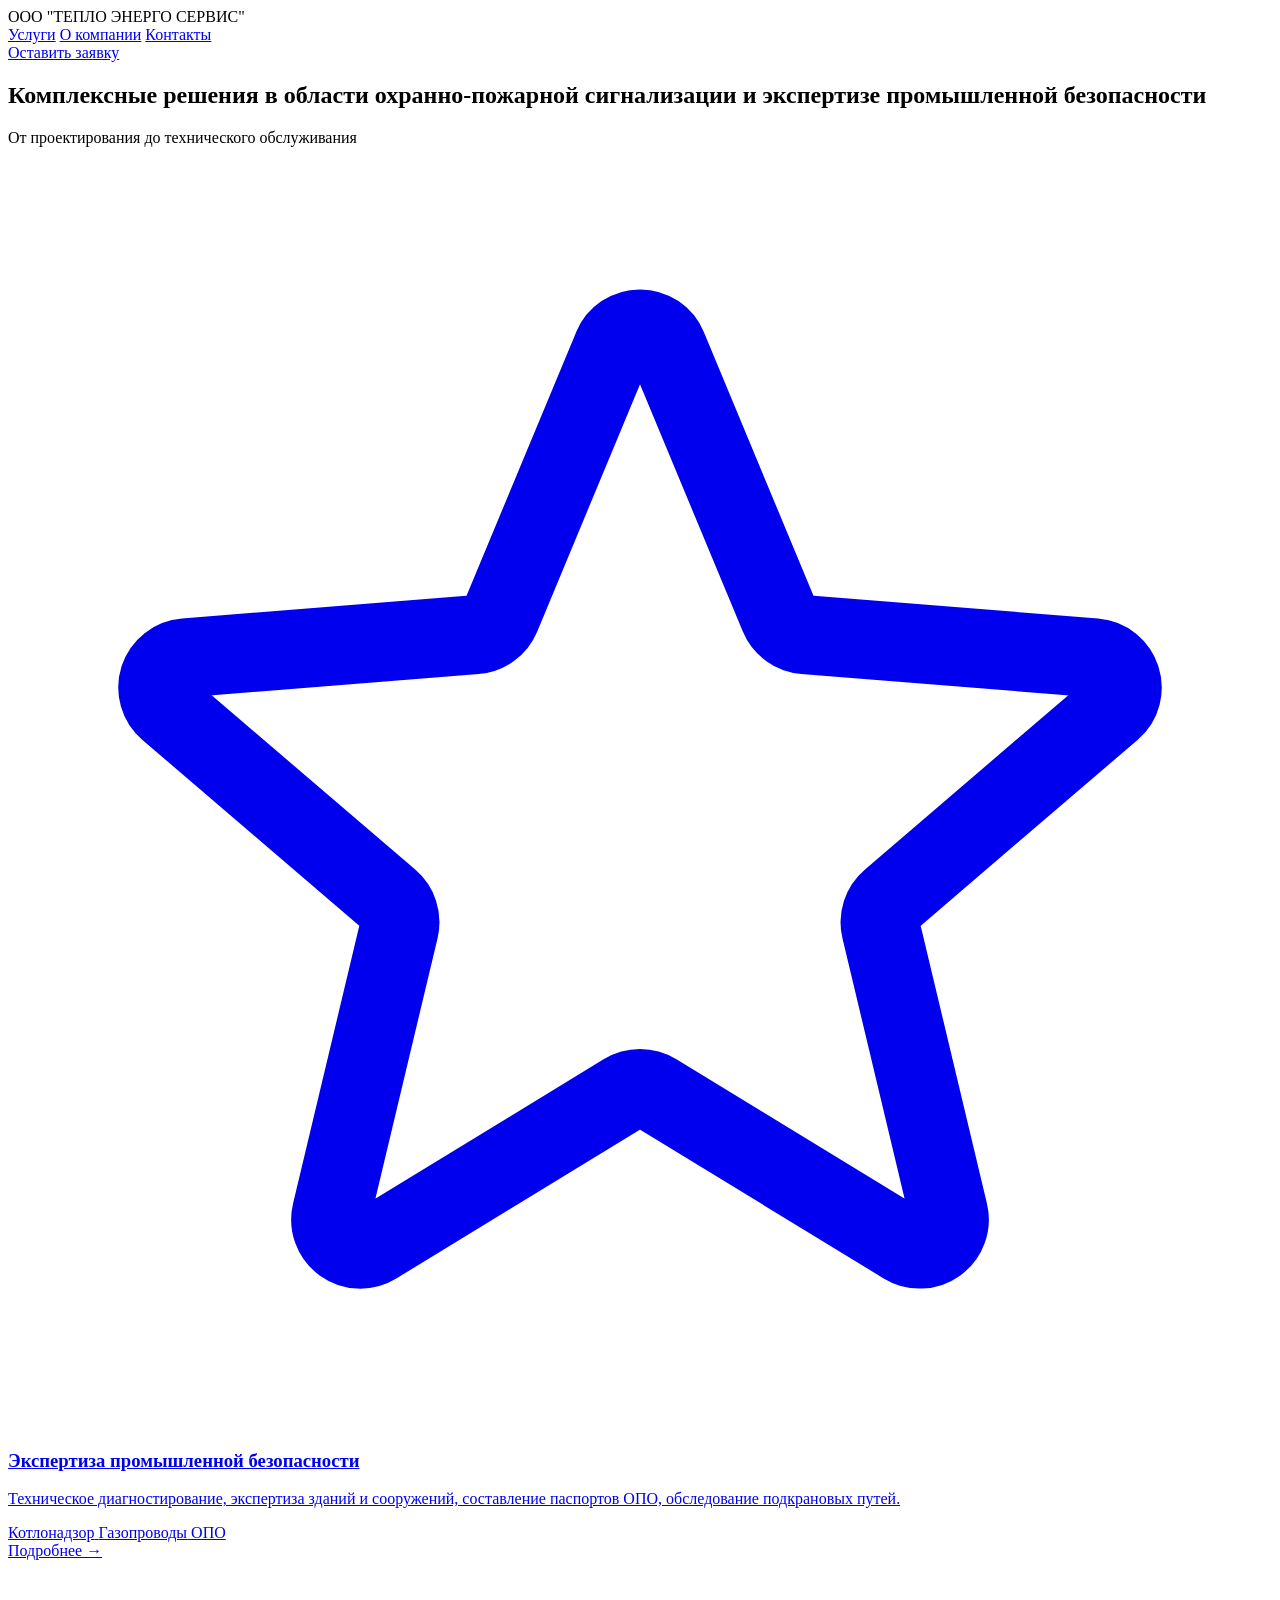
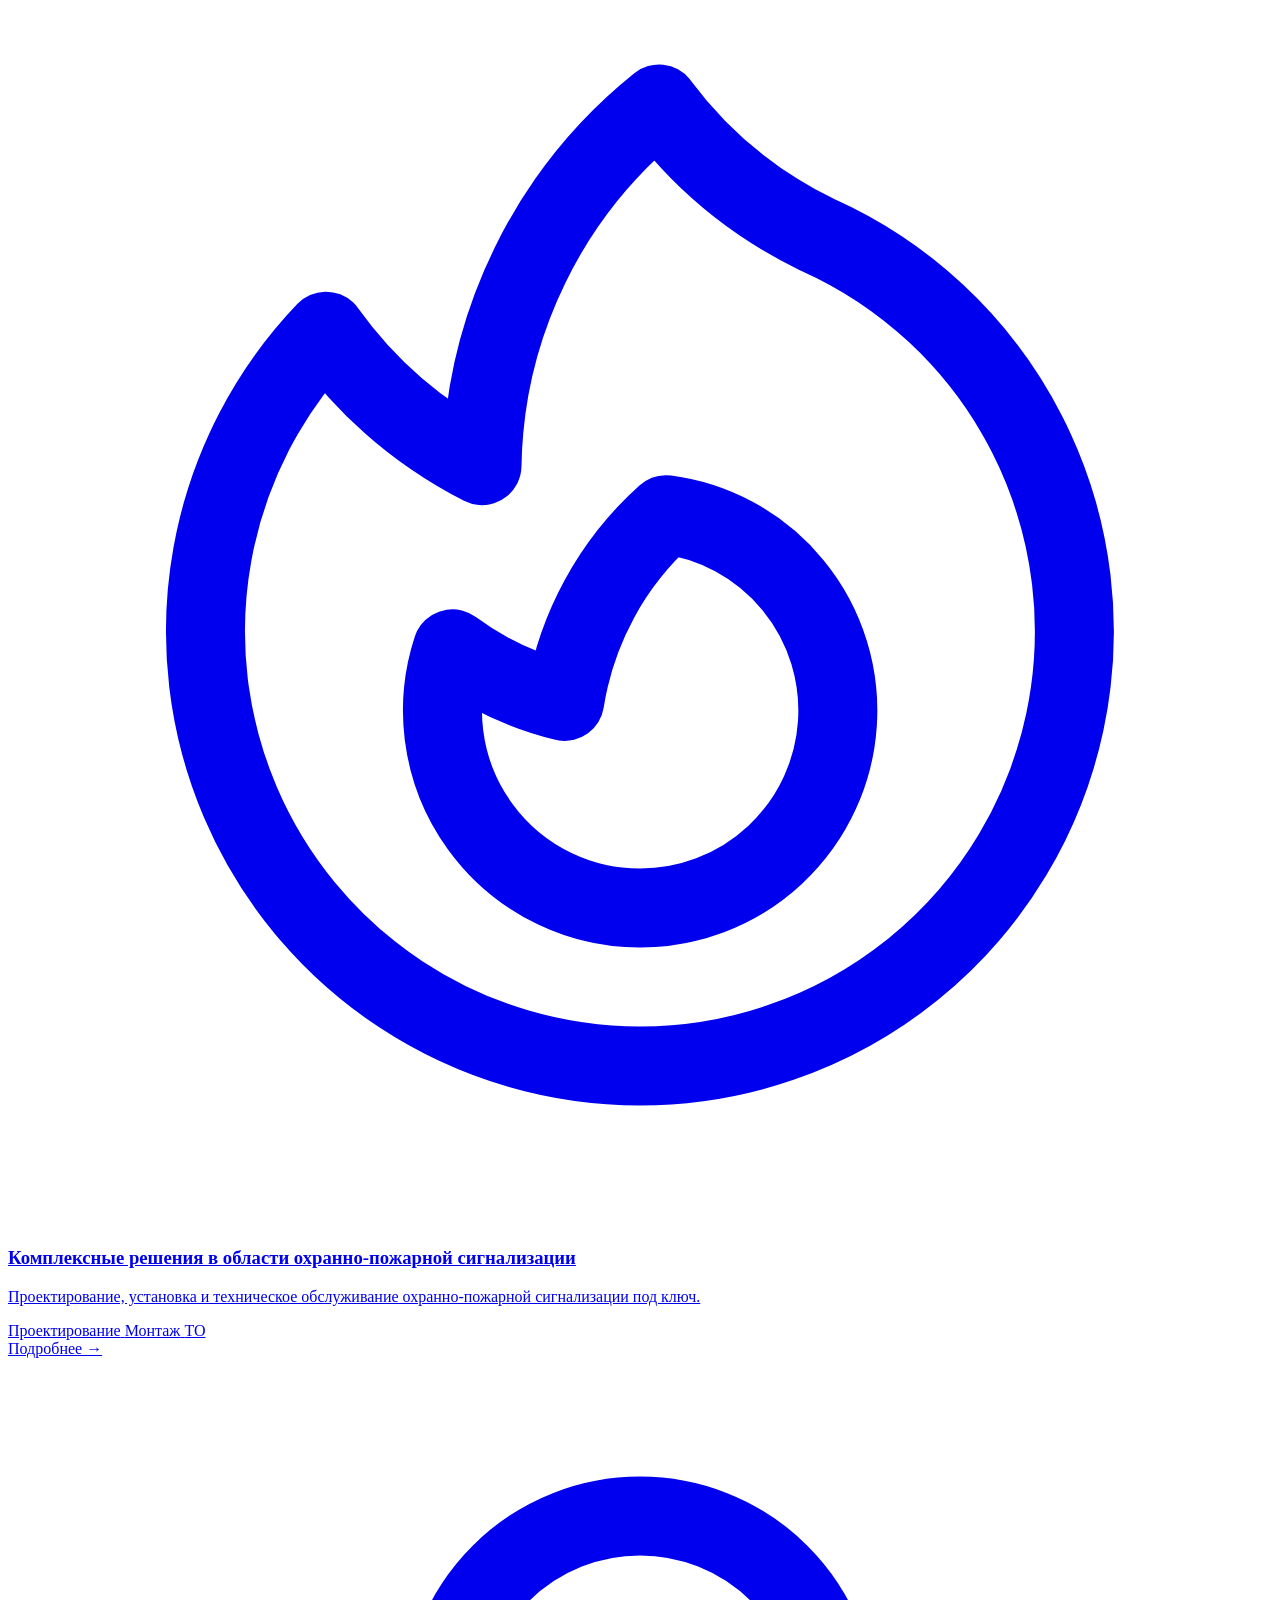
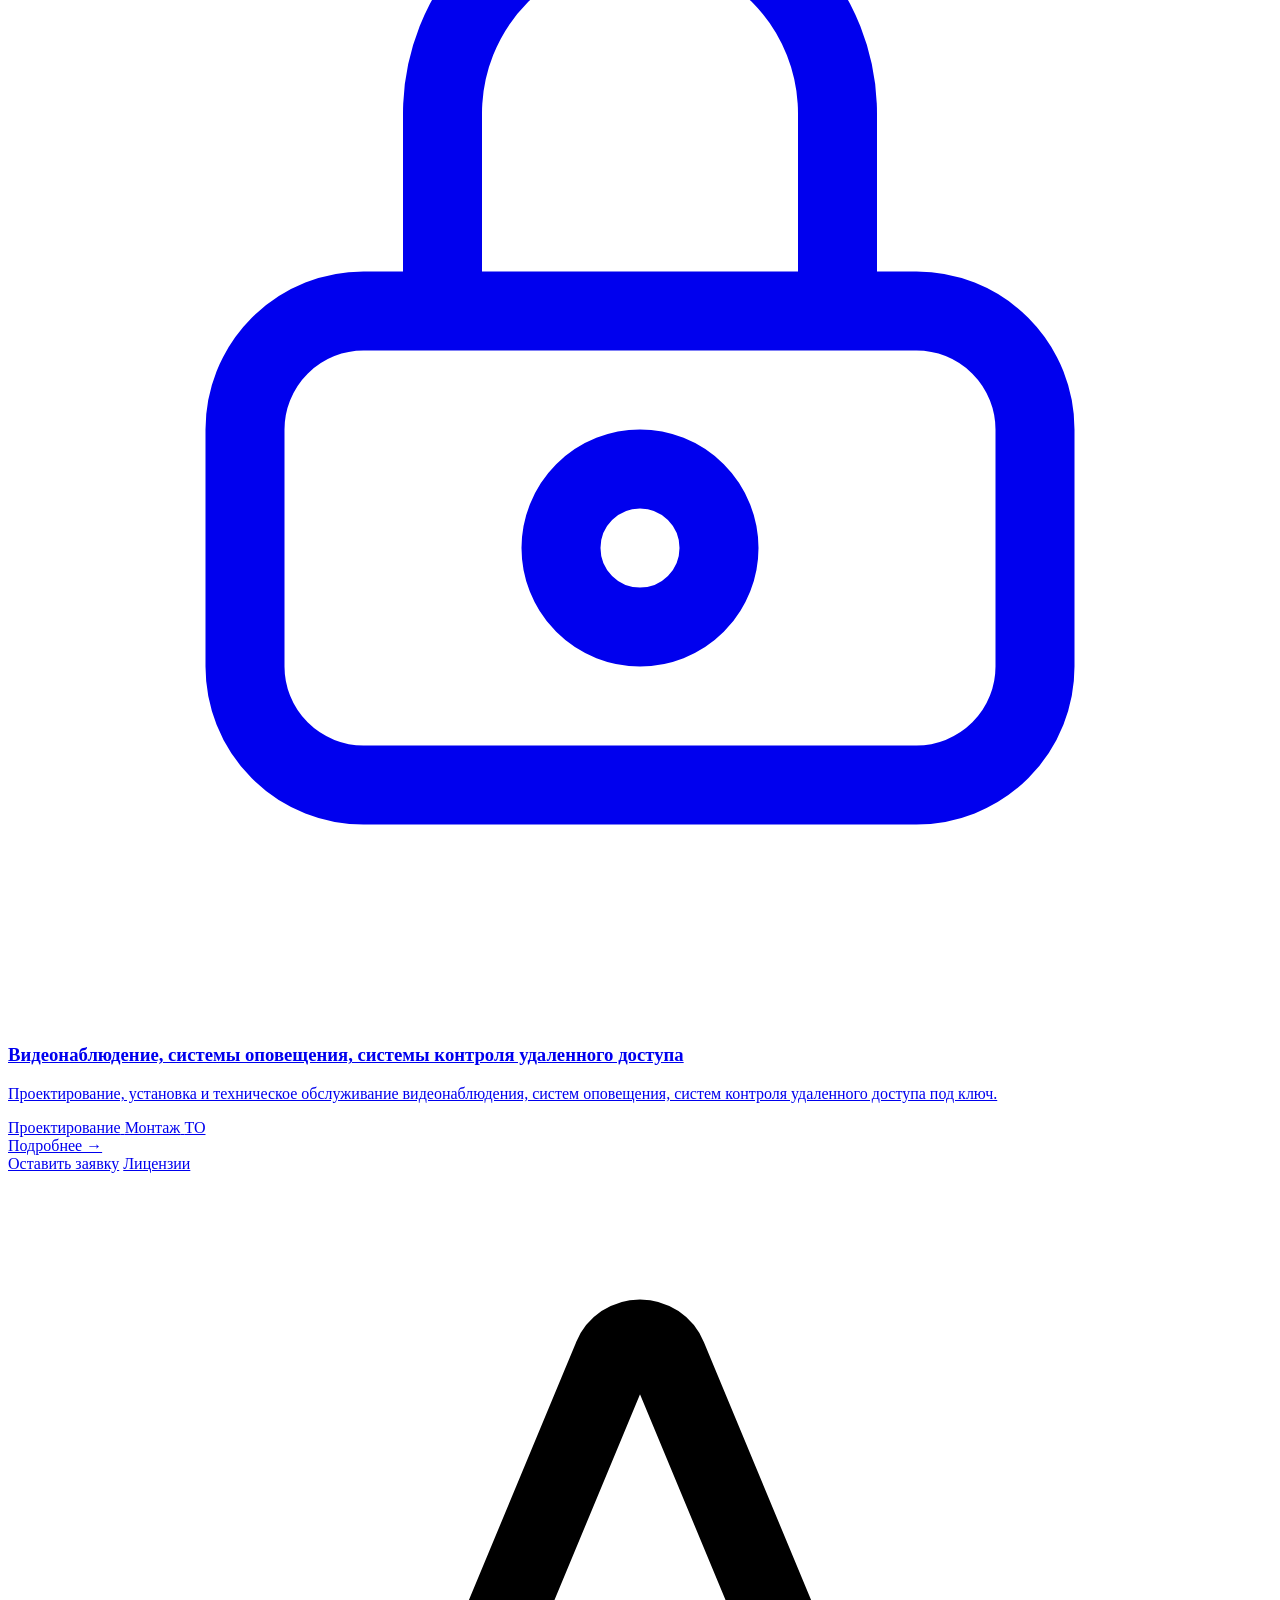
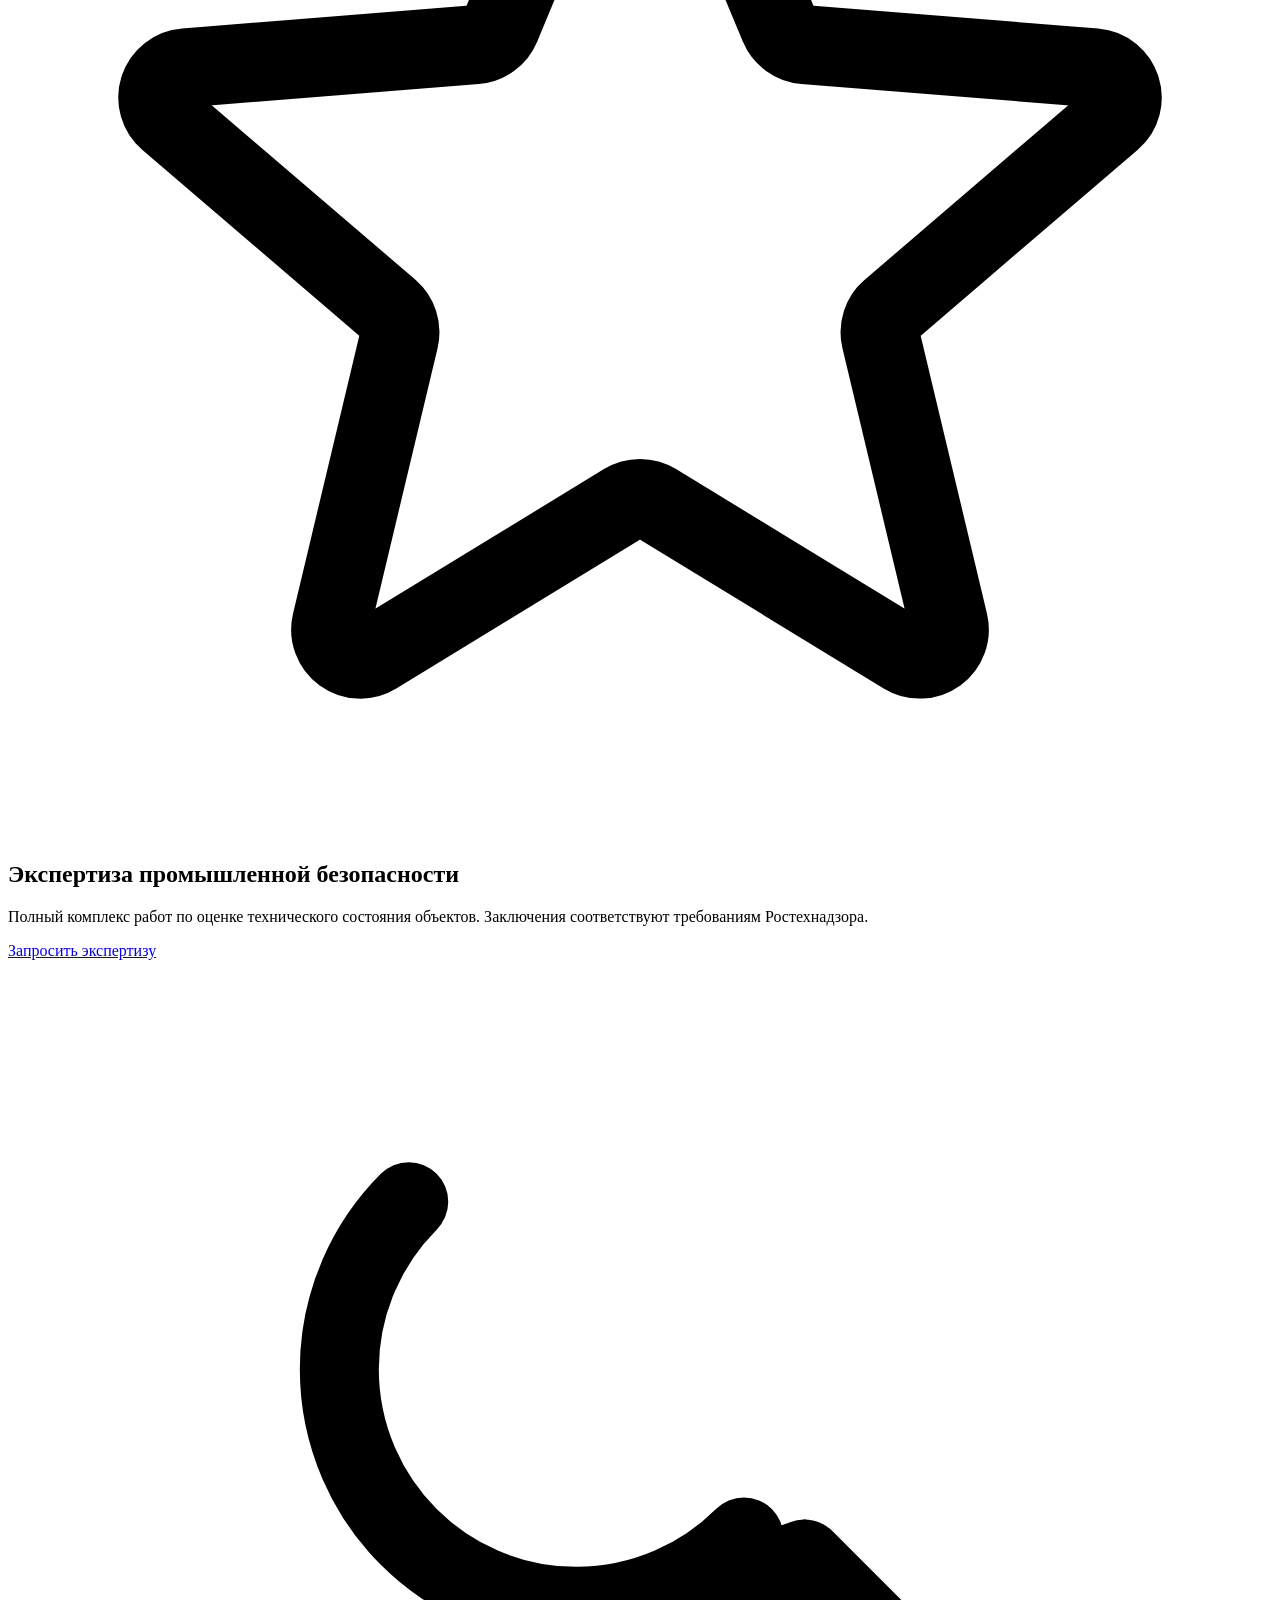
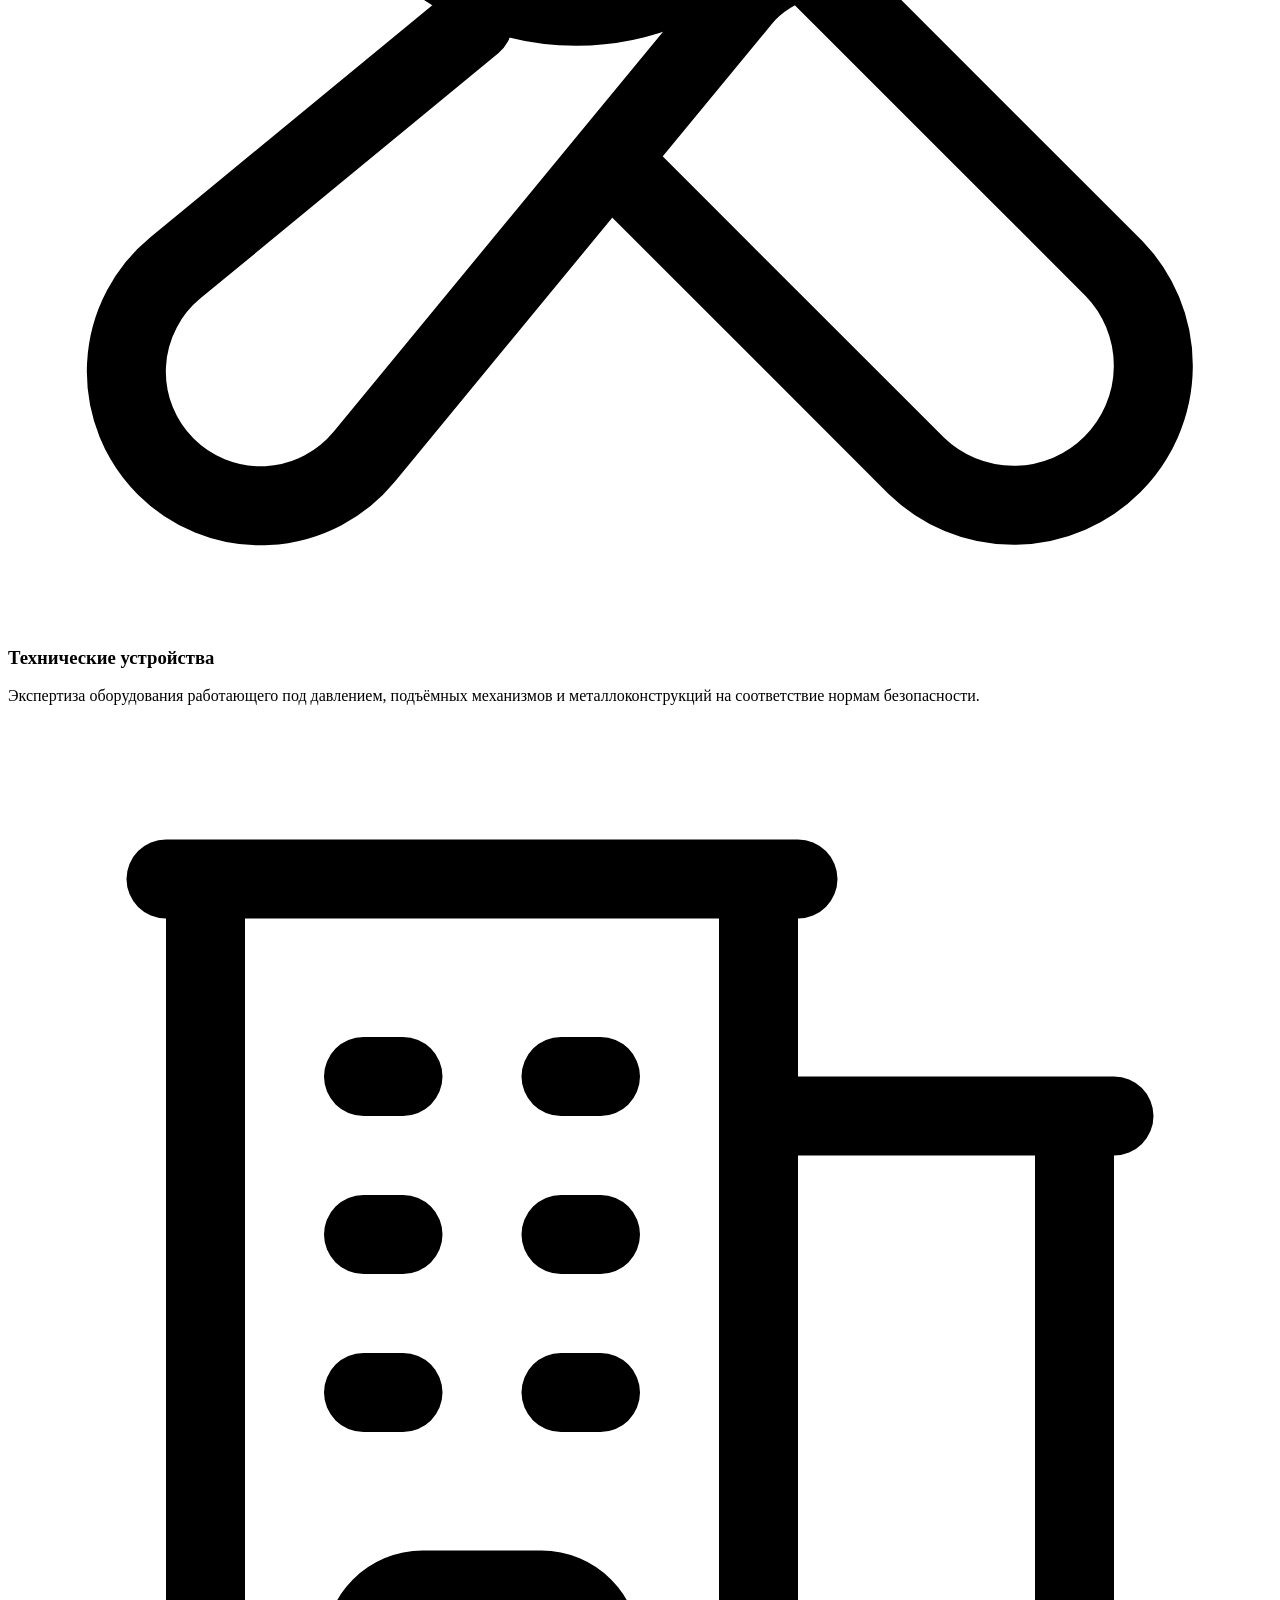
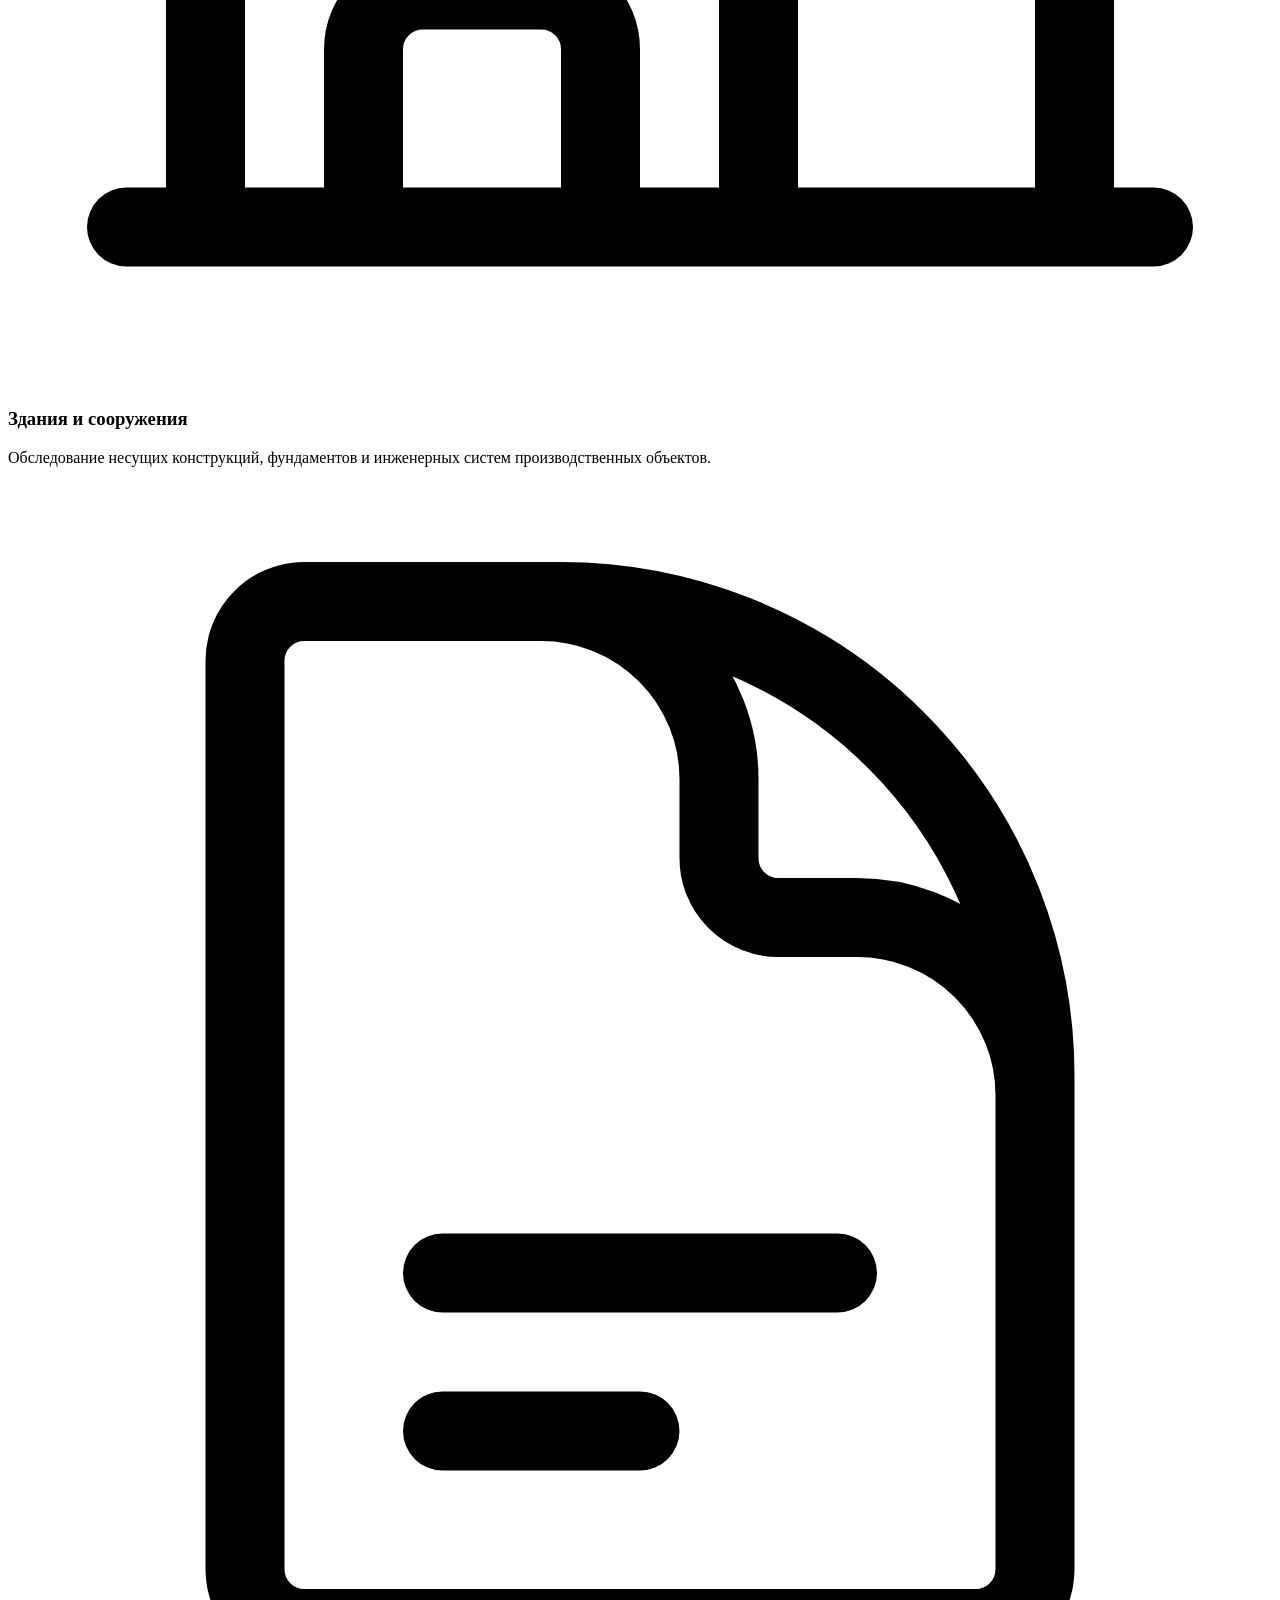
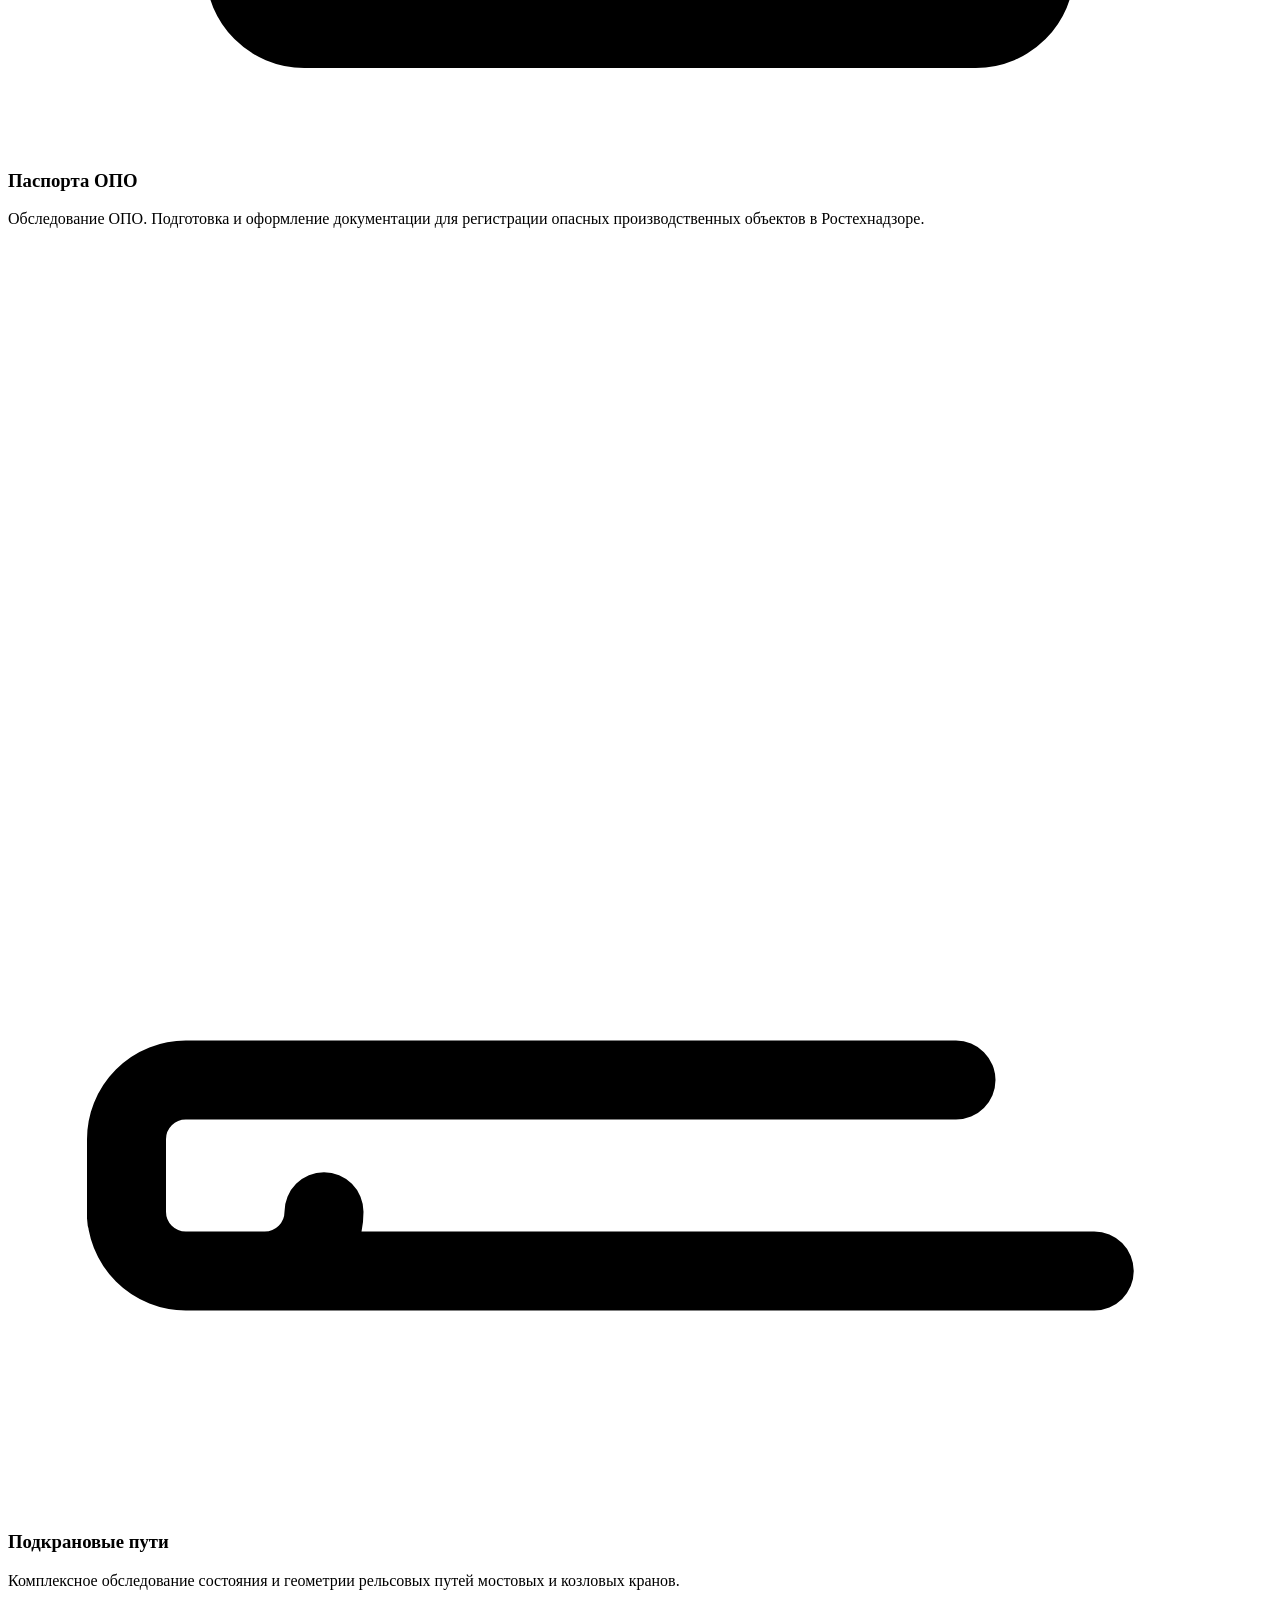
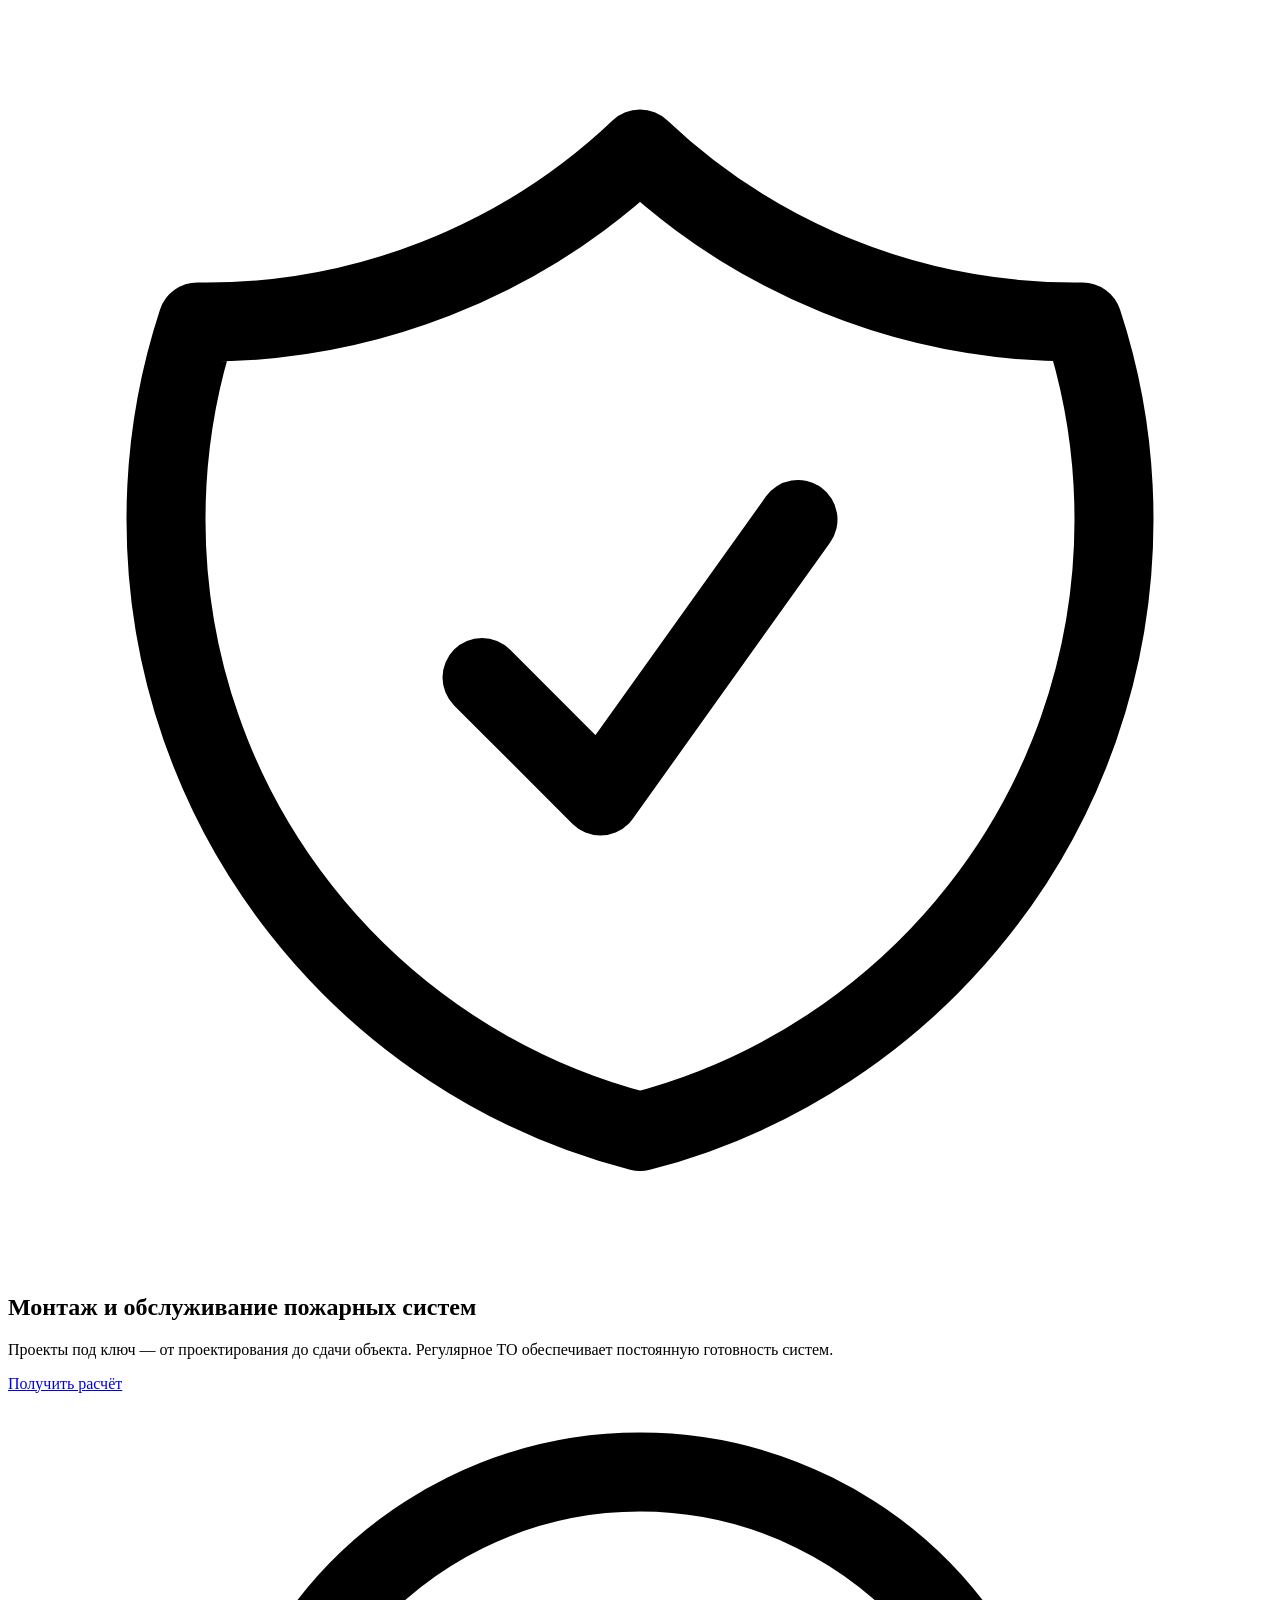
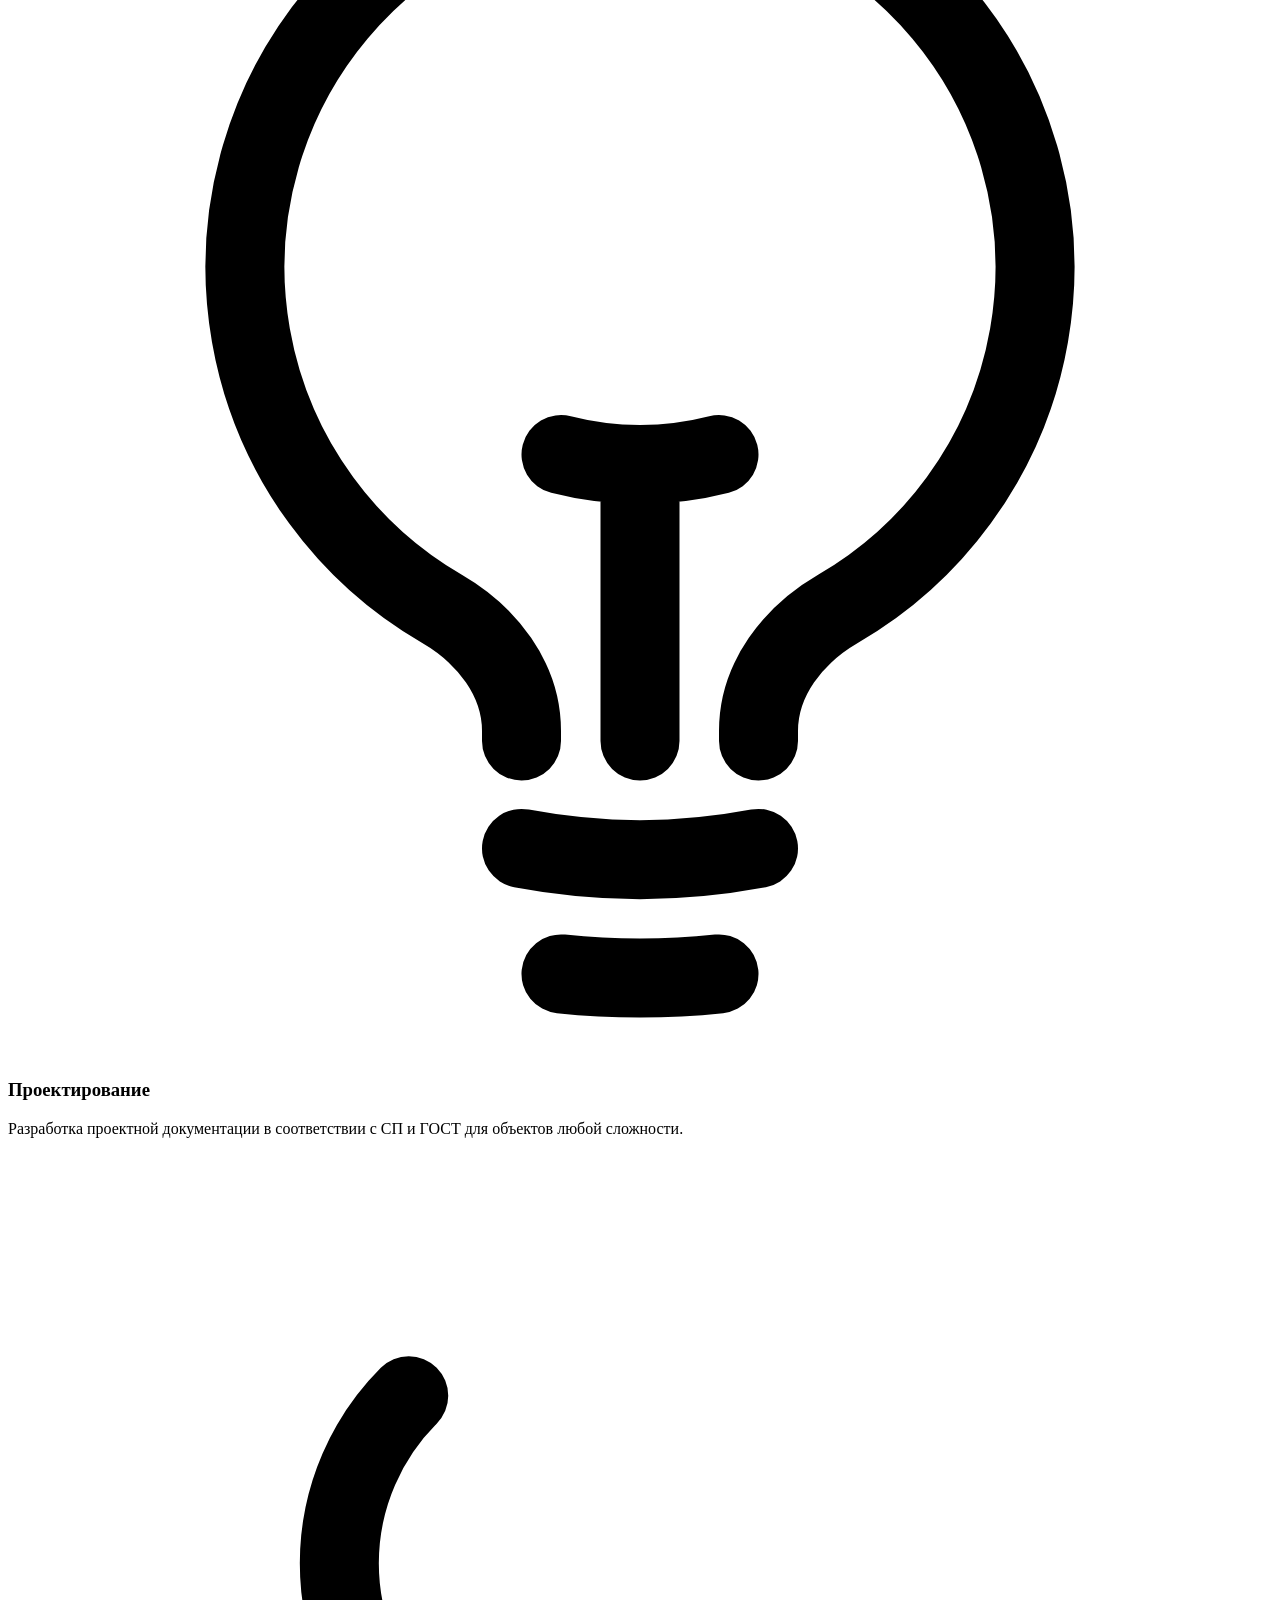
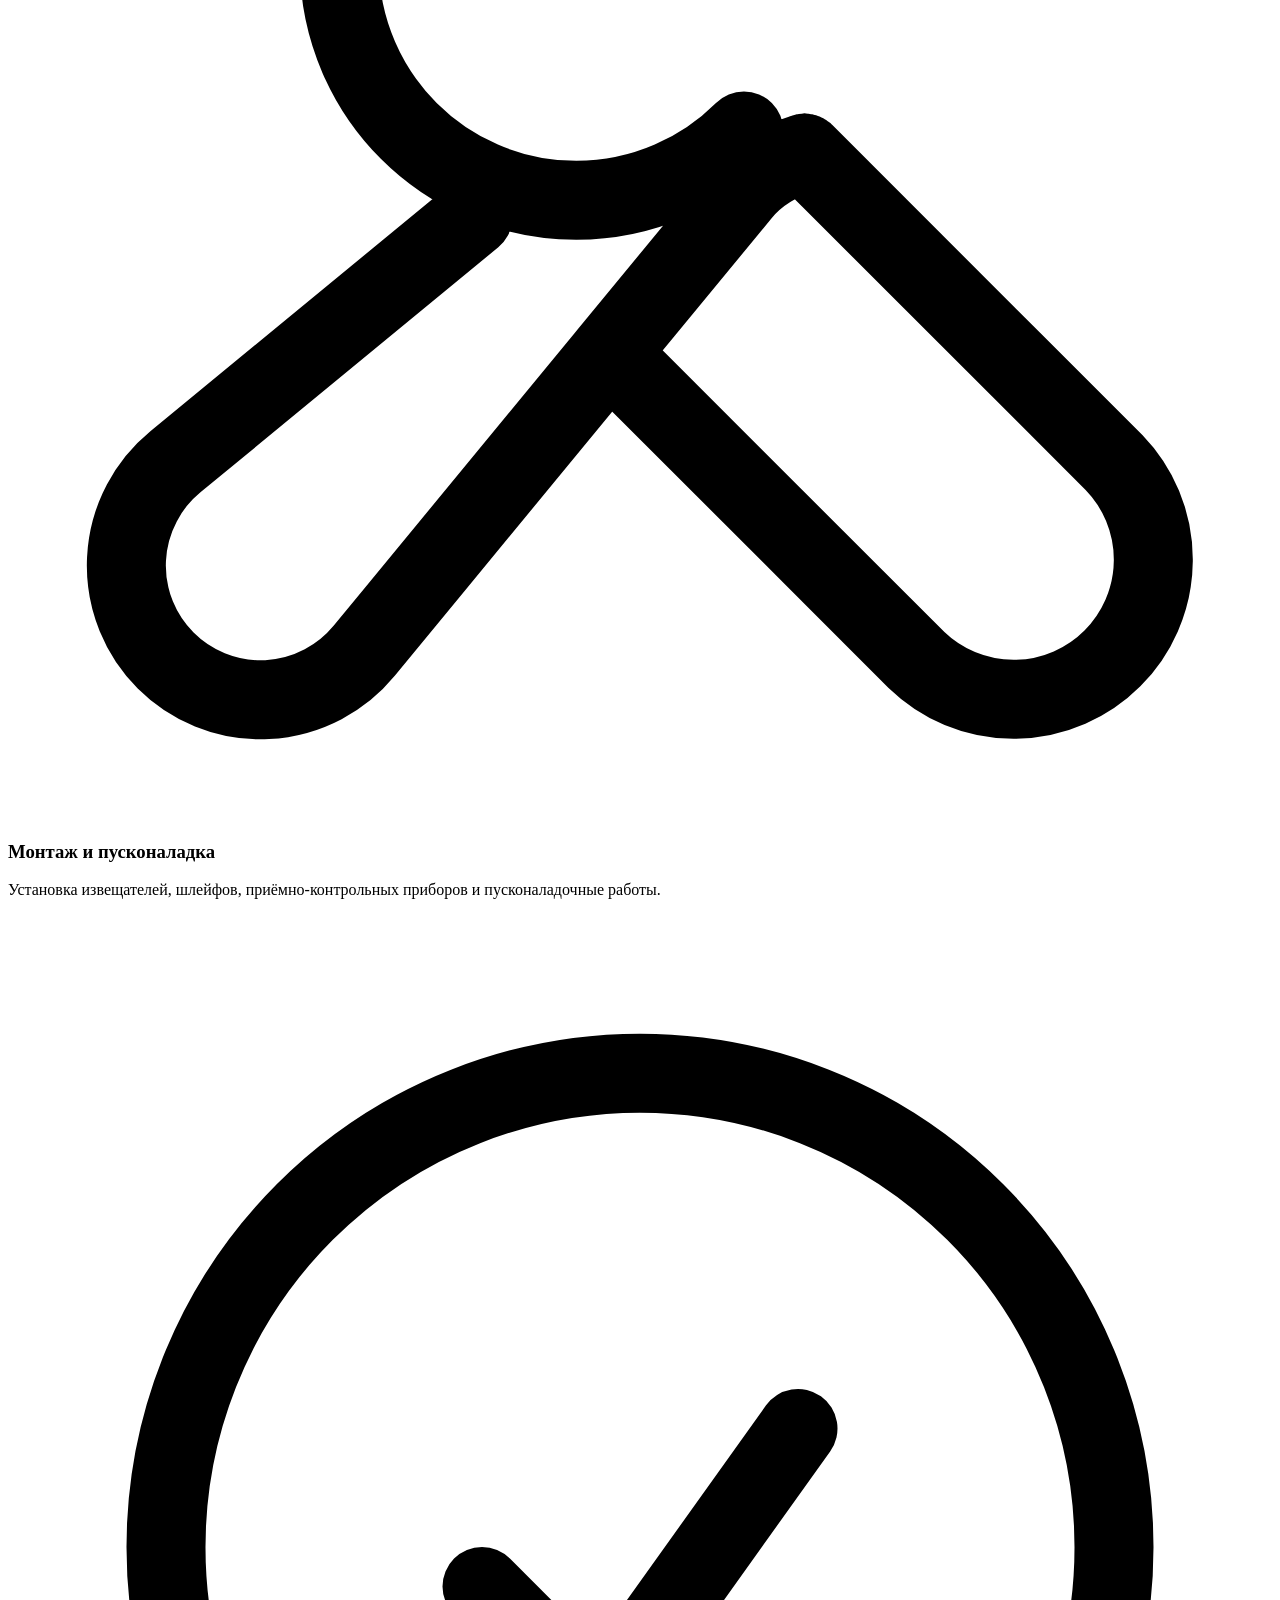
==== commit d8a15658: "Update index.html" ====
--- a/index.html
+++ b/index.html
@@ -4,7 +4,7 @@
   <meta charset="UTF-8">
   <meta name="viewport" content="width=device-width, initial-scale=1.0">
   <title>Тепло Энерго Сервис — экспертиза промышленной безопасности и пожарные системы</title>
-  <script src="https://cdn.tailwindcss.com"></script>
+  <link rel="stylesheet" href="css/style.css">
   <meta name="description" content="Тепло Энерго Сервис — экспертиза промышленной безопасности, техническое диагностирование, монтаж и обслуживание охранно-пожарных систем в Липецке. Лицензии Ростехнадзора.">
 <style>
   .card {
@@ -31,7 +31,7 @@
   "@type": "LocalBusiness",
   "name": "ООО «Тепло Энерго Сервис»",
   "description": "Экспертиза промышленной безопасности, техническое диагностирование и монтаж охранно-пожарных систем",
-  "url": "https://ваш-домен.ru",
+  "url": "https://pozharka48.ru",
   "telephone": "+7-4742-23-27-41",
   "email": "kmk1959@yandex.ru",
   "address": {
@@ -62,7 +62,7 @@
   <!-- Hero -->
 <section class="relative bg-gradient-to-br from-green-600 to-violet-600 text-white">
   <div class="w-full px-6 py-6 text-center">
-    <h1 class="max-w-5xl mx-auto text-4xl md:text-5xl font-bold mb-4">Комплексные решения в области охранно-пожарной сигнализации и экспертизе промышленной безопастности</h1>
+    <h1 class="max-w-5xl mx-auto text-4xl md:text-5xl font-bold mb-4">Комплексные решения в области охранно-пожарной сигнализации и экспертизе промышленной безопасности</h1>
     <p class="text-lg text-white mb-14">От проектирования до технического обслуживания</p>
 
     <div class="grid grid-cols-1 md:grid-cols-2 lg:grid-cols-3 gap-8">
@@ -320,8 +320,11 @@
     <p class="text-lg text-gray-700 leading-relaxed max-w-2xl mx-auto">Мы предоставляем полный цикл услуг по проектированию, установке и обслуживанию охранно-пожарных систем. Работаем в соответствии с действующими нормами и имеем все необходимые лицензии.</p>
 
     <div class="mt-10 grid grid-cols-2 sm:grid-cols-3 lg:grid-cols-4 gap-4 justify-items-center">
-      <div class="bg-white border rounded-xl p-3 cursor-pointer" onclick="openLightbox('license.jpg')">
-        <img src="license.jpg" alt="Лицензия Ростехнадзора ООО Тепло Энерго Сервис" class="w-full h-auto rounded-lg">
+      <div class="bg-white border rounded-xl p-3 cursor-pointer"
+           onclick="openLicenseGallery()">
+        <img src="license.jpg"
+             alt="Лицензия Ростехнадзора ООО Тепло Энерго Сервис"
+             class="w-full h-auto rounded-lg">
       </div>
       <div class="bg-white border rounded-xl p-3 cursor-pointer" onclick="openLightbox('license2.png')">
         <img src="license2.png" alt="Лицензия МЧС ООО Тепло Энерго Сервис" class="w-full h-auto rounded-lg">
@@ -334,15 +337,137 @@
 </section>
 
 <!-- Lightbox -->
-<dialog id="lightbox" class="p-0 rounded-2xl shadow-2xl max-w-3xl w-full backdrop:bg-black/70" onclick="this.close()">
-  <img id="lightbox-img" src="" alt="Лицензия" class="w-full h-auto rounded-2xl block">
+<dialog id="lightbox"
+        class="p-0 rounded-2xl shadow-2xl max-w-4xl w-full bg-transparent backdrop:bg-black/70">
+
+  <div class="relative bg-white rounded-2xl p-3">
+
+    <!-- Закрыть -->
+    <button
+      type="button"
+      onclick="document.getElementById('lightbox').close()"
+      class="absolute top-4 right-4 z-10 w-10 h-10 rounded-full bg-black/70 text-white text-2xl hover:bg-black transition">
+      ×
+    </button>
+
+    <!-- Изображение -->
+    <img id="lightbox-img"
+         src=""
+         alt="Лицензия ООО Тепло Энерго Сервис"
+         class="w-full h-auto rounded-xl block">
+
+    <!-- Стрелка назад — только для первой лицензии -->
+    <button
+      id="license-prev"
+      type="button"
+      onclick="previousLicensePage(event)"
+      class="hidden absolute left-5 top-1/2 -translate-y-1/2 w-12 h-12 rounded-full bg-black/70 text-white text-3xl hover:bg-black transition">
+      ‹
+    </button>
+
+    <!-- Стрелка вперёд — только для первой лицензии -->
+    <button
+      id="license-next"
+      type="button"
+      onclick="nextLicensePage(event)"
+      class="hidden absolute right-5 top-1/2 -translate-y-1/2 w-12 h-12 rounded-full bg-black/70 text-white text-3xl hover:bg-black transition">
+      ›
+    </button>
+
+    <!-- Номер страницы — только для первой лицензии -->
+    <div id="license-page-counter"
+         class="hidden absolute bottom-5 left-1/2 -translate-x-1/2 bg-black/70 text-white px-3 py-1 rounded-full text-sm">
+      1 / 2
+    </div>
+
+  </div>
+
 </dialog>
 
 <script>
+  const licensePages = [
+    'license.jpg',
+    'license1.png'
+  ];
+
+  let currentLicensePage = 0;
+  let isLicenseGallery = false;
+
+  function openLicenseGallery() {
+    isLicenseGallery = true;
+    currentLicensePage = 0;
+
+    showLicenseControls();
+    updateLicensePage();
+
+    document.getElementById('lightbox').showModal();
+  }
+
   function openLightbox(src) {
+    isLicenseGallery = false;
+
+    hideLicenseControls();
+
     document.getElementById('lightbox-img').src = src;
     document.getElementById('lightbox').showModal();
   }
+
+  function updateLicensePage() {
+    document.getElementById('lightbox-img').src =
+      licensePages[currentLicensePage];
+
+    document.getElementById('license-page-counter').textContent =
+      `${currentLicensePage + 1} / ${licensePages.length}`;
+  }
+
+  function nextLicensePage(event) {
+    event.stopPropagation();
+
+    currentLicensePage =
+      (currentLicensePage + 1) % licensePages.length;
+
+    updateLicensePage();
+  }
+
+  function previousLicensePage(event) {
+    event.stopPropagation();
+
+    currentLicensePage =
+      (currentLicensePage - 1 + licensePages.length) %
+      licensePages.length;
+
+    updateLicensePage();
+  }
+
+  function showLicenseControls() {
+    document.getElementById('license-prev').classList.remove('hidden');
+    document.getElementById('license-next').classList.remove('hidden');
+    document.getElementById('license-page-counter').classList.remove('hidden');
+  }
+
+  function hideLicenseControls() {
+    document.getElementById('license-prev').classList.add('hidden');
+    document.getElementById('license-next').classList.add('hidden');
+    document.getElementById('license-page-counter').classList.add('hidden');
+  }
+
+  document.addEventListener('keydown', function(event) {
+    const lightbox = document.getElementById('lightbox');
+
+    if (!lightbox.open) return;
+
+    if (isLicenseGallery && event.key === 'ArrowRight') {
+      nextLicensePage(event);
+    }
+
+    if (isLicenseGallery && event.key === 'ArrowLeft') {
+      previousLicensePage(event);
+    }
+
+    if (event.key === 'Escape') {
+      lightbox.close();
+    }
+  });
 </script>
 
   <!-- Contacts -->
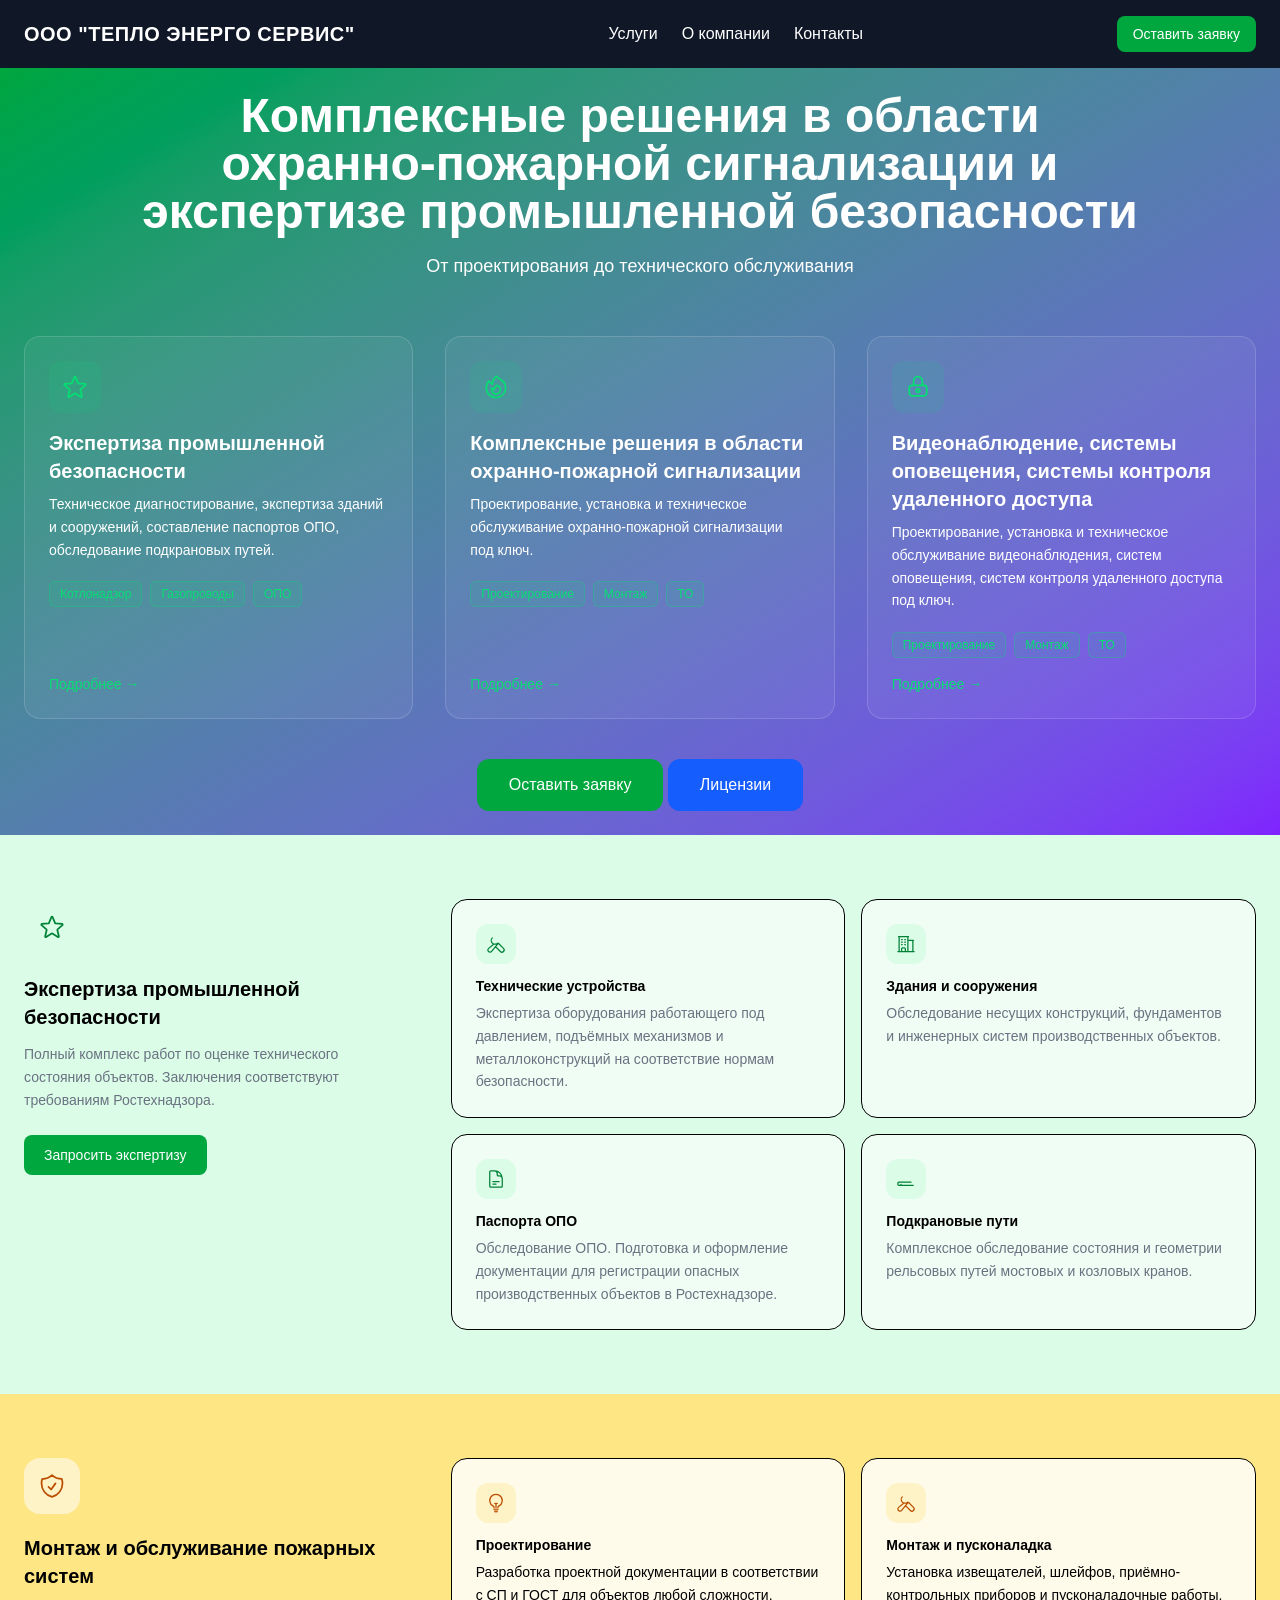
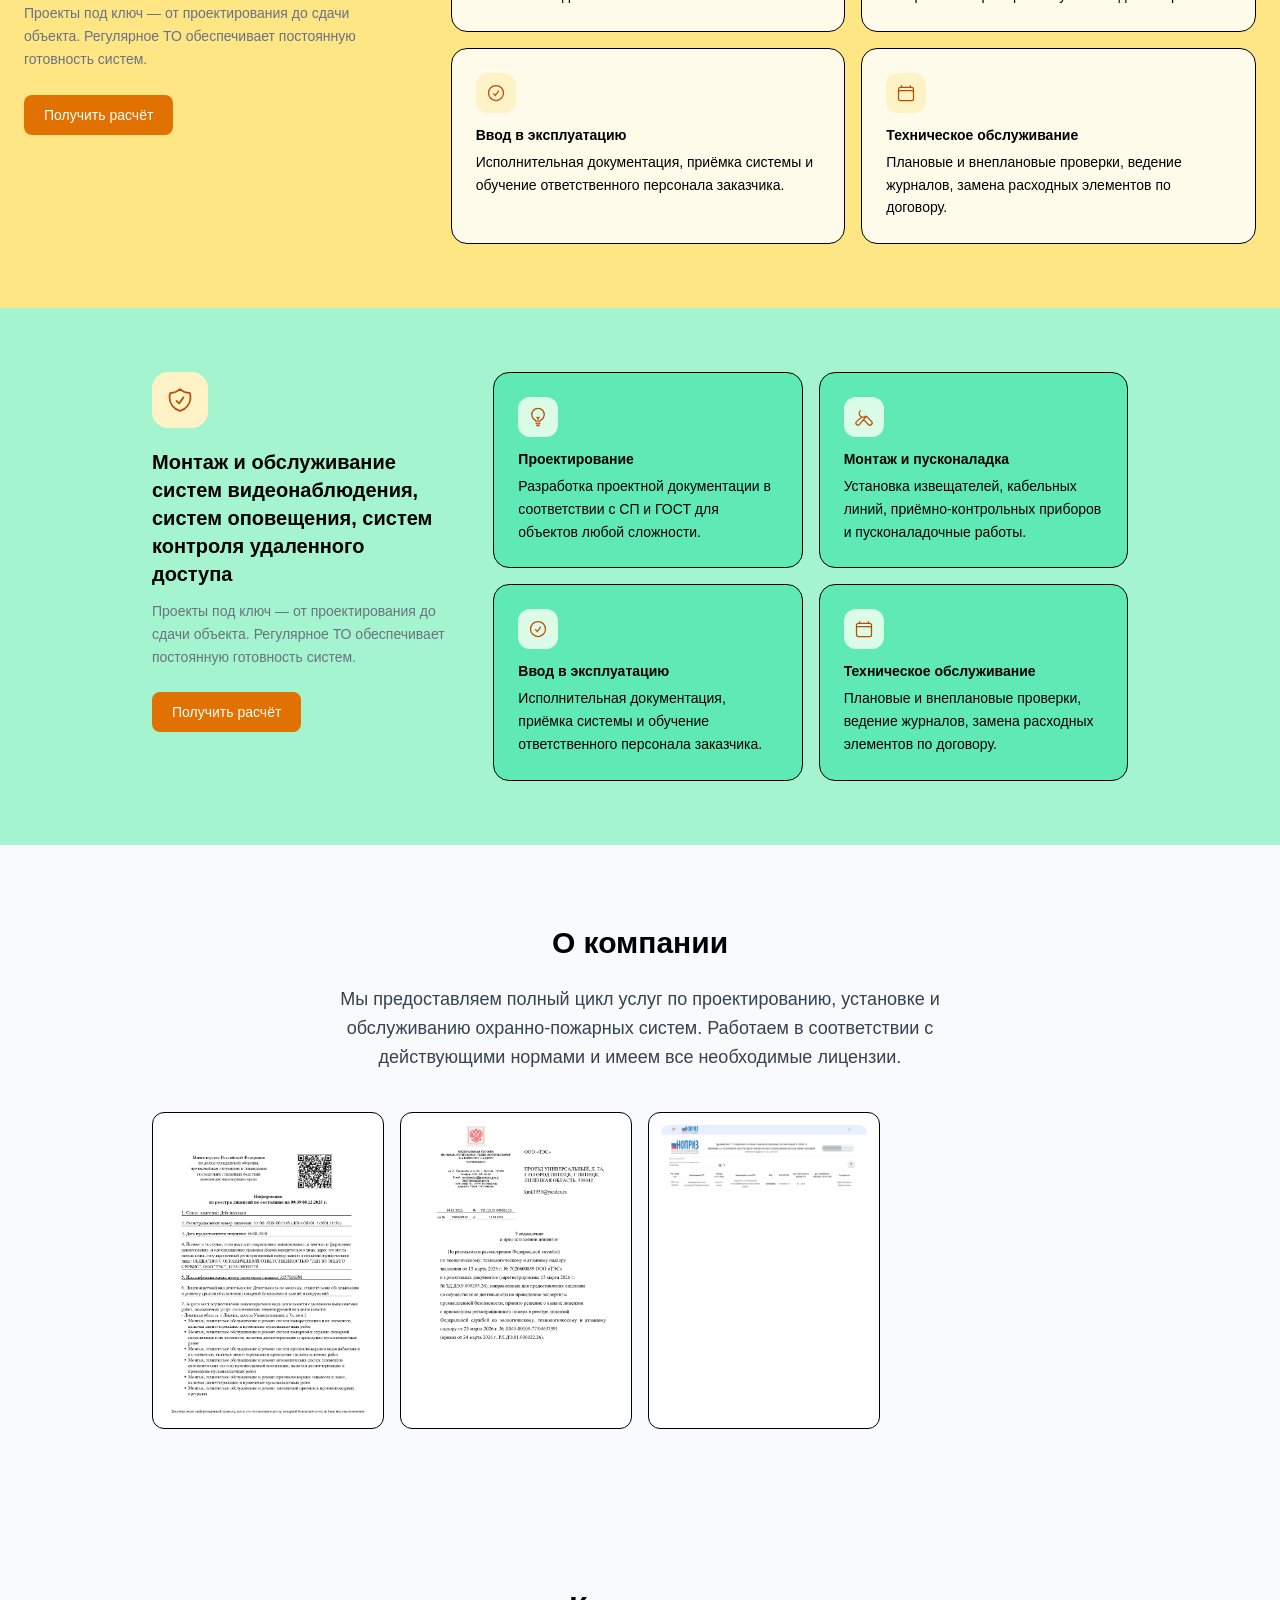
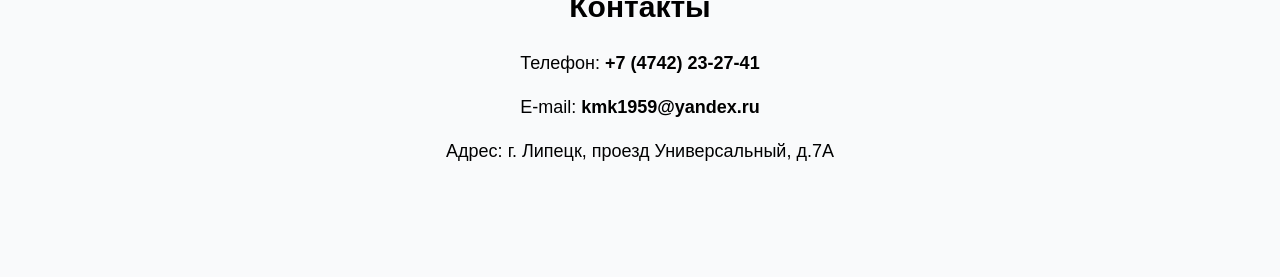
==== commit c68a091b: "Update index.html" ====
--- a/index.html
+++ b/index.html
@@ -50,7 +50,7 @@
     <div class="max-w-7xl mx-auto flex items-center justify-between py-4 px-6">
       <div class="text-xl font-bold tracking-wide">ООО "ТЕПЛО ЭНЕРГО СЕРВИС"</div>
       <nav class="space-x-6 hidden md:flex">
-        <a href="#services" class="hover:text-green-500">Услуги</a>
+        <a href="#montazh" class="hover:text-green-500">Услуги</a>
         <a href="#about" class="hover:text-green-500">О компании</a>
         <a href="#contacts" class="hover:text-green-500">Контакты</a>
       </nav>
--- a/css/style.css
+++ b/css/style.css
@@ -0,0 +1,2 @@
+/*! tailwindcss v4.3.3 | MIT License | https://tailwindcss.com */
+@layer properties{@supports (((-webkit-hyphens:none)) and (not (margin-trim:inline))) or ((-moz-orient:inline) and (not (color:rgb(from red r g b)))){*,:before,:after,::backdrop{--tw-translate-x:0;--tw-translate-y:0;--tw-translate-z:0;--tw-rotate-x:initial;--tw-rotate-y:initial;--tw-rotate-z:initial;--tw-skew-x:initial;--tw-skew-y:initial;--tw-space-y-reverse:0;--tw-space-x-reverse:0;--tw-border-style:solid;--tw-gradient-position:initial;--tw-gradient-from:#0000;--tw-gradient-via:#0000;--tw-gradient-to:#0000;--tw-gradient-stops:initial;--tw-gradient-via-stops:initial;--tw-gradient-from-position:0%;--tw-gradient-via-position:50%;--tw-gradient-to-position:100%;--tw-leading:initial;--tw-font-weight:initial;--tw-tracking:initial;--tw-shadow:0 0 #0000;--tw-shadow-color:initial;--tw-shadow-alpha:100%;--tw-inset-shadow:0 0 #0000;--tw-inset-shadow-color:initial;--tw-inset-shadow-alpha:100%;--tw-ring-color:initial;--tw-ring-shadow:0 0 #0000;--tw-inset-ring-color:initial;--tw-inset-ring-shadow:0 0 #0000;--tw-ring-inset:initial;--tw-ring-offset-width:0px;--tw-ring-offset-color:#fff;--tw-ring-offset-shadow:0 0 #0000;--tw-blur:initial;--tw-brightness:initial;--tw-contrast:initial;--tw-grayscale:initial;--tw-hue-rotate:initial;--tw-invert:initial;--tw-opacity:initial;--tw-saturate:initial;--tw-sepia:initial;--tw-drop-shadow:initial;--tw-drop-shadow-color:initial;--tw-drop-shadow-alpha:100%;--tw-drop-shadow-size:initial;--tw-duration:initial;--tw-scale-x:1;--tw-scale-y:1;--tw-scale-z:1}}}@layer theme{:root,:host{--font-sans:-apple-system, BlinkMacSystemFont, "Segoe UI", Roboto, "Helvetica Neue", "Noto Sans", Arial, sans-serif, "Apple Color Emoji", "Segoe UI Emoji", "Segoe UI Symbol", "Noto Color Emoji";--font-mono:ui-monospace, SFMono-Regular, Menlo, Monaco, Consolas, "Liberation Mono", "Courier New", monospace;--color-red-100:oklch(93.6% .032 17.717);--color-red-500:oklch(63.7% .237 25.331);--color-red-600:oklch(57.7% .245 27.325);--color-red-700:oklch(50.5% .213 27.518);--color-red-900:oklch(39.6% .141 25.723);--color-amber-50:oklch(98.7% .022 95.277);--color-amber-100:oklch(96.2% .059 95.617);--color-amber-200:oklch(92.4% .12 95.746);--color-amber-600:oklch(66.6% .179 58.318);--color-amber-700:oklch(55.5% .163 48.998);--color-yellow-50:oklch(98.7% .026 102.212);--color-lime-300:oklch(89.7% .196 126.665);--color-green-50:oklch(98.2% .018 155.826);--color-green-100:oklch(96.2% .044 156.743);--color-green-200:oklch(92.5% .084 155.995);--color-green-400:oklch(79.2% .209 151.711);--color-green-500:oklch(72.3% .219 149.579);--color-green-600:oklch(62.7% .194 149.214);--color-green-700:oklch(52.7% .154 150.069);--color-emerald-200:oklch(90.5% .093 164.15);--color-emerald-300:oklch(84.5% .143 164.978);--color-blue-100:oklch(93.2% .032 255.585);--color-blue-500:oklch(62.3% .214 259.815);--color-blue-600:oklch(54.6% .245 262.881);--color-blue-700:oklch(48.8% .243 264.376);--color-indigo-500:oklch(58.5% .233 277.117);--color-violet-300:oklch(81.1% .111 293.571);--color-violet-600:oklch(54.1% .281 293.009);--color-purple-100:oklch(94.6% .033 307.174);--color-purple-500:oklch(62.7% .265 303.9);--color-gray-50:oklch(98.5% .002 247.839);--color-gray-200:oklch(92.8% .006 264.531);--color-gray-300:oklch(87.2% .01 258.338);--color-gray-400:oklch(70.7% .022 261.325);--color-gray-500:oklch(55.1% .027 264.364);--color-gray-600:oklch(44.6% .03 256.802);--color-gray-700:oklch(37.3% .034 259.733);--color-gray-800:oklch(27.8% .033 256.848);--color-gray-900:oklch(21% .034 264.665);--color-black:#000;--color-white:#fff;--spacing:.25rem;--container-sm:24rem;--container-xl:36rem;--container-2xl:42rem;--container-3xl:48rem;--container-4xl:56rem;--container-5xl:64rem;--container-7xl:80rem;--text-xs:.75rem;--text-xs--line-height:calc(1 / .75);--text-sm:.875rem;--text-sm--line-height:calc(1.25 / .875);--text-base:1rem;--text-base--line-height:calc(1.5 / 1);--text-lg:1.125rem;--text-lg--line-height:calc(1.75 / 1.125);--text-xl:1.25rem;--text-xl--line-height:calc(1.75 / 1.25);--text-2xl:1.5rem;--text-2xl--line-height:calc(2 / 1.5);--text-3xl:1.875rem;--text-3xl--line-height:calc(2.25 / 1.875);--text-4xl:2.25rem;--text-4xl--line-height:calc(2.5 / 2.25);--text-5xl:3rem;--text-5xl--line-height:1;--font-weight-medium:500;--font-weight-semibold:600;--font-weight-bold:700;--tracking-wide:.025em;--leading-tight:1.25;--leading-relaxed:1.625;--radius-md:.375rem;--radius-lg:.5rem;--radius-xl:.75rem;--radius-2xl:1rem;--default-transition-duration:.15s;--default-transition-timing-function:cubic-bezier(.4, 0, .2, 1);--default-font-family:var(--font-sans);--default-mono-font-family:var(--font-mono)}}@layer base{*,:after,:before,::backdrop{box-sizing:border-box;border:0 solid;margin:0;padding:0}::file-selector-button{box-sizing:border-box;border:0 solid;margin:0;padding:0}html,:host{-webkit-text-size-adjust:100%;tab-size:4;line-height:1.5;font-family:var(--default-font-family,-apple-system, BlinkMacSystemFont, "Segoe UI", Roboto, "Helvetica Neue", "Noto Sans", Arial, sans-serif, "Apple Color Emoji", "Segoe UI Emoji", "Segoe UI Symbol", "Noto Color Emoji");font-feature-settings:var(--default-font-feature-settings,normal);font-variation-settings:var(--default-font-variation-settings,normal);-webkit-tap-highlight-color:transparent}hr{height:0;color:inherit;border-top-width:1px}abbr:where([title]){-webkit-text-decoration:underline dotted;text-decoration:underline dotted}h1,h2,h3,h4,h5,h6{font-size:inherit;font-weight:inherit}a{color:inherit;-webkit-text-decoration:inherit;-webkit-text-decoration:inherit;-webkit-text-decoration:inherit;text-decoration:inherit}b,strong{font-weight:bolder}code,kbd,samp,pre{font-family:var(--default-mono-font-family,ui-monospace, SFMono-Regular, Menlo, Monaco, Consolas, "Liberation Mono", "Courier New", monospace);font-feature-settings:var(--default-mono-font-feature-settings,normal);font-variation-settings:var(--default-mono-font-variation-settings,normal);font-size:1em}small{font-size:80%}sub,sup{vertical-align:baseline;font-size:75%;line-height:0;position:relative}sub{bottom:-.25em}sup{top:-.5em}table{text-indent:0;border-color:inherit;border-collapse:collapse}:-moz-focusring:where(:not(iframe)){outline:auto}progress{vertical-align:baseline}summary{display:list-item}ol,ul,menu{list-style:none}img,svg,video,canvas,audio,iframe,embed,object{vertical-align:middle;display:block}img,video{max-width:100%;height:auto}button,input,select,optgroup,textarea{font:inherit;font-feature-settings:inherit;font-variation-settings:inherit;letter-spacing:inherit;color:inherit;opacity:1;background-color:#0000;border-radius:0}::file-selector-button{font:inherit;font-feature-settings:inherit;font-variation-settings:inherit;letter-spacing:inherit;color:inherit;opacity:1;background-color:#0000;border-radius:0}:where(select:is([multiple],[size])) optgroup{font-weight:bolder}:where(select:is([multiple],[size])) optgroup option{padding-inline-start:20px}::file-selector-button{margin-inline-end:4px}::placeholder{opacity:1}@supports (not ((-webkit-appearance:-apple-pay-button))) or (contain-intrinsic-size:1px){::placeholder{color:currentColor}@supports (color:color-mix(in lab, red, red)){::placeholder{color:color-mix(in oklab, currentcolor 50%, transparent)}}}textarea{resize:vertical}::-webkit-search-decoration{-webkit-appearance:none}::-webkit-date-and-time-value{min-height:1lh;text-align:inherit}::-webkit-datetime-edit{display:inline-flex}::-webkit-datetime-edit-fields-wrapper{padding:0}::-webkit-datetime-edit{padding-block:0}::-webkit-datetime-edit-year-field{padding-block:0}::-webkit-datetime-edit-month-field{padding-block:0}::-webkit-datetime-edit-day-field{padding-block:0}::-webkit-datetime-edit-hour-field{padding-block:0}::-webkit-datetime-edit-minute-field{padding-block:0}::-webkit-datetime-edit-second-field{padding-block:0}::-webkit-datetime-edit-millisecond-field{padding-block:0}::-webkit-datetime-edit-meridiem-field{padding-block:0}::-webkit-calendar-picker-indicator{line-height:1}:-moz-ui-invalid{box-shadow:none}button,input:where([type=button],[type=reset],[type=submit]){appearance:button}::file-selector-button{appearance:button}::-webkit-inner-spin-button{height:auto}::-webkit-outer-spin-button{height:auto}[hidden]:where(:not([hidden=until-found])){display:none!important}}@layer components;@layer utilities{.pointer-events-none{pointer-events:none}.absolute{position:absolute}.relative{position:relative}.inset-0{inset:0}.top-1\/2{top:50%}.top-4{top:calc(var(--spacing) * 4)}.right-4{right:calc(var(--spacing) * 4)}.right-5{right:calc(var(--spacing) * 5)}.bottom-5{bottom:calc(var(--spacing) * 5)}.left-1\/2{left:50%}.left-5{left:calc(var(--spacing) * 5)}.z-10{z-index:10}.container{width:100%}@media (min-width:40rem){.container{max-width:40rem}}@media (min-width:48rem){.container{max-width:48rem}}@media (min-width:64rem){.container{max-width:64rem}}@media (min-width:80rem){.container{max-width:80rem}}@media (min-width:96rem){.container{max-width:96rem}}.mx-auto{margin-inline:auto}.mt-1{margin-top:var(--spacing)}.mt-2{margin-top:calc(var(--spacing) * 2)}.mt-4{margin-top:calc(var(--spacing) * 4)}.mt-10{margin-top:calc(var(--spacing) * 10)}.mt-auto{margin-top:auto}.mb-1\.5{margin-bottom:calc(var(--spacing) * 1.5)}.mb-2{margin-bottom:calc(var(--spacing) * 2)}.mb-3{margin-bottom:calc(var(--spacing) * 3)}.mb-4{margin-bottom:calc(var(--spacing) * 4)}.mb-5{margin-bottom:calc(var(--spacing) * 5)}.mb-6{margin-bottom:calc(var(--spacing) * 6)}.mb-8{margin-bottom:calc(var(--spacing) * 8)}.mb-10{margin-bottom:calc(var(--spacing) * 10)}.mb-12{margin-bottom:calc(var(--spacing) * 12)}.mb-14{margin-bottom:calc(var(--spacing) * 14)}.block{display:block}.flex{display:flex}.grid{display:grid}.hidden{display:none}.inline-block{display:inline-block}.aspect-square{aspect-ratio:1}.h-1{height:var(--spacing)}.h-5{height:calc(var(--spacing) * 5)}.h-7{height:calc(var(--spacing) * 7)}.h-10{height:calc(var(--spacing) * 10)}.h-12{height:calc(var(--spacing) * 12)}.h-13{height:calc(var(--spacing) * 13)}.h-14{height:calc(var(--spacing) * 14)}.h-16{height:calc(var(--spacing) * 16)}.h-48{height:calc(var(--spacing) * 48)}.h-auto{height:auto}.h-full{height:100%}.w-5{width:calc(var(--spacing) * 5)}.w-7{width:calc(var(--spacing) * 7)}.w-10{width:calc(var(--spacing) * 10)}.w-12{width:calc(var(--spacing) * 12)}.w-13{width:calc(var(--spacing) * 13)}.w-14{width:calc(var(--spacing) * 14)}.w-16{width:calc(var(--spacing) * 16)}.w-full{width:100%}.max-w-2xl{max-width:var(--container-2xl)}.max-w-3xl{max-width:var(--container-3xl)}.max-w-4xl{max-width:var(--container-4xl)}.max-w-5xl{max-width:var(--container-5xl)}.max-w-7xl{max-width:var(--container-7xl)}.max-w-\[280px\]{max-width:280px}.max-w-sm{max-width:var(--container-sm)}.max-w-xl{max-width:var(--container-xl)}.min-w-0{min-width:0}.flex-1{flex:1}.shrink-0{flex-shrink:0}.-translate-x-1\/2{--tw-translate-x:calc(calc(1 / 2 * 100%) * -1);translate:var(--tw-translate-x) var(--tw-translate-y)}.-translate-y-1\/2{--tw-translate-y:calc(calc(1 / 2 * 100%) * -1);translate:var(--tw-translate-x) var(--tw-translate-y)}.transform{transform:var(--tw-rotate-x,) var(--tw-rotate-y,) var(--tw-rotate-z,) var(--tw-skew-x,) var(--tw-skew-y,)}.cursor-pointer{cursor:pointer}.resize{resize:both}.list-inside{list-style-position:inside}.list-disc{list-style-type:disc}.grid-cols-1{grid-template-columns:repeat(1,minmax(0,1fr))}.grid-cols-2{grid-template-columns:repeat(2,minmax(0,1fr))}.flex-col{flex-direction:column}.flex-wrap{flex-wrap:wrap}.items-center{align-items:center}.items-start{align-items:flex-start}.justify-between{justify-content:space-between}.justify-center{justify-content:center}.justify-items-center{justify-items:center}.gap-1{gap:var(--spacing)}.gap-2{gap:calc(var(--spacing) * 2)}.gap-3{gap:calc(var(--spacing) * 3)}.gap-4{gap:calc(var(--spacing) * 4)}.gap-5{gap:calc(var(--spacing) * 5)}.gap-6{gap:calc(var(--spacing) * 6)}.gap-8{gap:calc(var(--spacing) * 8)}.gap-12{gap:calc(var(--spacing) * 12)}:where(.space-y-2>:not(:last-child)){--tw-space-y-reverse:0;margin-block-start:calc(calc(var(--spacing) * 2) * var(--tw-space-y-reverse));margin-block-end:calc(calc(var(--spacing) * 2) * calc(1 - var(--tw-space-y-reverse)))}:where(.space-x-6>:not(:last-child)){--tw-space-x-reverse:0;margin-inline-start:calc(calc(var(--spacing) * 6) * var(--tw-space-x-reverse));margin-inline-end:calc(calc(var(--spacing) * 6) * calc(1 - var(--tw-space-x-reverse)))}.overflow-hidden{overflow:hidden}.rounded{border-radius:.25rem}.rounded-2xl{border-radius:var(--radius-2xl)}.rounded-full{border-radius:3.40282e38px}.rounded-lg{border-radius:var(--radius-lg)}.rounded-md{border-radius:var(--radius-md)}.rounded-xl{border-radius:var(--radius-xl)}.rounded-t-lg{border-top-left-radius:var(--radius-lg);border-top-right-radius:var(--radius-lg)}.border{border-style:var(--tw-border-style);border-width:1px}.border-green-400\/30{border-color:#05df724d}@supports (color:color-mix(in lab, red, red)){.border-green-400\/30{border-color:color-mix(in oklab, var(--color-green-400) 30%, transparent)}}.border-green-700{border-color:var(--color-green-700)}.border-red-100{border-color:var(--color-red-100)}.border-white\/15{border-color:#ffffff26}@supports (color:color-mix(in lab, red, red)){.border-white\/15{border-color:color-mix(in oklab, var(--color-white) 15%, transparent)}}.bg-amber-50{background-color:var(--color-amber-50)}.bg-amber-100{background-color:var(--color-amber-100)}.bg-amber-200{background-color:var(--color-amber-200)}.bg-amber-600{background-color:var(--color-amber-600)}.bg-black\/70{background-color:#000000b3}@supports (color:color-mix(in lab, red, red)){.bg-black\/70{background-color:color-mix(in oklab, var(--color-black) 70%, transparent)}}.bg-blue-100{background-color:var(--color-blue-100)}.bg-blue-600{background-color:var(--color-blue-600)}.bg-emerald-200{background-color:var(--color-emerald-200)}.bg-emerald-300{background-color:var(--color-emerald-300)}.bg-gray-50{background-color:var(--color-gray-50)}.bg-gray-200{background-color:var(--color-gray-200)}.bg-gray-800{background-color:var(--color-gray-800)}.bg-gray-900{background-color:var(--color-gray-900)}.bg-green-50{background-color:var(--color-green-50)}.bg-green-100{background-color:var(--color-green-100)}.bg-green-400\/10{background-color:#05df721a}@supports (color:color-mix(in lab, red, red)){.bg-green-400\/10{background-color:color-mix(in oklab, var(--color-green-400) 10%, transparent)}}.bg-green-600{background-color:var(--color-green-600)}.bg-purple-100{background-color:var(--color-purple-100)}.bg-red-500{background-color:var(--color-red-500)}.bg-red-600{background-color:var(--color-red-600)}.bg-transparent{background-color:#0000}.bg-white{background-color:var(--color-white)}.bg-white\/5{background-color:#ffffff0d}@supports (color:color-mix(in lab, red, red)){.bg-white\/5{background-color:color-mix(in oklab, var(--color-white) 5%, transparent)}}.bg-yellow-50{background-color:var(--color-yellow-50)}.bg-gradient-to-br{--tw-gradient-position:to bottom right in oklab;background-image:linear-gradient(var(--tw-gradient-stops))}.bg-\[radial-gradient\(ellipse_80\%_60\%_at_70\%_20\%\,rgba\(220\,38\,38\,0\.22\)\,transparent\)\]{background-image:radial-gradient(80% 60% at 70% 20%,#dc262638,#0000)}.from-gray-900{--tw-gradient-from:var(--color-gray-900);--tw-gradient-stops:var(--tw-gradient-via-stops,var(--tw-gradient-position), var(--tw-gradient-from) var(--tw-gradient-from-position), var(--tw-gradient-to) var(--tw-gradient-to-position))}.from-green-600{--tw-gradient-from:var(--color-green-600);--tw-gradient-stops:var(--tw-gradient-via-stops,var(--tw-gradient-position), var(--tw-gradient-from) var(--tw-gradient-from-position), var(--tw-gradient-to) var(--tw-gradient-to-position))}.via-gray-800{--tw-gradient-via:var(--color-gray-800);--tw-gradient-via-stops:var(--tw-gradient-position), var(--tw-gradient-from) var(--tw-gradient-from-position), var(--tw-gradient-via) var(--tw-gradient-via-position), var(--tw-gradient-to) var(--tw-gradient-to-position);--tw-gradient-stops:var(--tw-gradient-via-stops)}.to-red-900{--tw-gradient-to:var(--color-red-900);--tw-gradient-stops:var(--tw-gradient-via-stops,var(--tw-gradient-position), var(--tw-gradient-from) var(--tw-gradient-from-position), var(--tw-gradient-to) var(--tw-gradient-to-position))}.to-violet-600{--tw-gradient-to:var(--color-violet-600);--tw-gradient-stops:var(--tw-gradient-via-stops,var(--tw-gradient-position), var(--tw-gradient-from) var(--tw-gradient-from-position), var(--tw-gradient-to) var(--tw-gradient-to-position))}.p-0{padding:0}.p-3{padding:calc(var(--spacing) * 3)}.p-4{padding:calc(var(--spacing) * 4)}.p-6{padding:calc(var(--spacing) * 6)}.p-8{padding:calc(var(--spacing) * 8)}.px-2\.5{padding-inline:calc(var(--spacing) * 2.5)}.px-3{padding-inline:calc(var(--spacing) * 3)}.px-4{padding-inline:calc(var(--spacing) * 4)}.px-5{padding-inline:calc(var(--spacing) * 5)}.px-6{padding-inline:calc(var(--spacing) * 6)}.px-8{padding-inline:calc(var(--spacing) * 8)}.py-1{padding-block:var(--spacing)}.py-2{padding-block:calc(var(--spacing) * 2)}.py-2\.5{padding-block:calc(var(--spacing) * 2.5)}.py-3{padding-block:calc(var(--spacing) * 3)}.py-3\.5{padding-block:calc(var(--spacing) * 3.5)}.py-4{padding-block:calc(var(--spacing) * 4)}.py-6{padding-block:calc(var(--spacing) * 6)}.py-12{padding-block:calc(var(--spacing) * 12)}.py-16{padding-block:calc(var(--spacing) * 16)}.py-20{padding-block:calc(var(--spacing) * 20)}.py-24{padding-block:calc(var(--spacing) * 24)}.text-center{text-align:center}.text-left{text-align:left}.text-2xl{font-size:var(--text-2xl);line-height:var(--tw-leading,var(--text-2xl--line-height))}.text-3xl{font-size:var(--text-3xl);line-height:var(--tw-leading,var(--text-3xl--line-height))}.text-4xl{font-size:var(--text-4xl);line-height:var(--tw-leading,var(--text-4xl--line-height))}.text-base{font-size:var(--text-base);line-height:var(--tw-leading,var(--text-base--line-height))}.text-lg{font-size:var(--text-lg);line-height:var(--tw-leading,var(--text-lg--line-height))}.text-sm{font-size:var(--text-sm);line-height:var(--tw-leading,var(--text-sm--line-height))}.text-xl{font-size:var(--text-xl);line-height:var(--tw-leading,var(--text-xl--line-height))}.text-xs{font-size:var(--text-xs);line-height:var(--tw-leading,var(--text-xs--line-height))}.leading-relaxed{--tw-leading:var(--leading-relaxed);line-height:var(--leading-relaxed)}.leading-tight{--tw-leading:var(--leading-tight);line-height:var(--leading-tight)}.font-bold{--tw-font-weight:var(--font-weight-bold);font-weight:var(--font-weight-bold)}.font-medium{--tw-font-weight:var(--font-weight-medium);font-weight:var(--font-weight-medium)}.font-semibold{--tw-font-weight:var(--font-weight-semibold);font-weight:var(--font-weight-semibold)}.tracking-wide{--tw-tracking:var(--tracking-wide);letter-spacing:var(--tracking-wide)}.text-amber-700{color:var(--color-amber-700)}.text-blue-500{color:var(--color-blue-500)}.text-gray-300{color:var(--color-gray-300)}.text-gray-400{color:var(--color-gray-400)}.text-gray-500{color:var(--color-gray-500)}.text-gray-600{color:var(--color-gray-600)}.text-gray-700{color:var(--color-gray-700)}.text-gray-800{color:var(--color-gray-800)}.text-gray-900{color:var(--color-gray-900)}.text-green-200{color:var(--color-green-200)}.text-green-400{color:var(--color-green-400)}.text-green-500{color:var(--color-green-500)}.text-green-700{color:var(--color-green-700)}.text-purple-500{color:var(--color-purple-500)}.text-red-600{color:var(--color-red-600)}.text-white{color:var(--color-white)}.shadow-2xl{--tw-shadow:0 25px 50px -12px var(--tw-shadow-color,#00000040);box-shadow:var(--tw-inset-shadow), var(--tw-inset-ring-shadow), var(--tw-ring-offset-shadow), var(--tw-ring-shadow), var(--tw-shadow)}.shadow-lg{--tw-shadow:0 10px 15px -3px var(--tw-shadow-color,#0000001a), 0 4px 6px -4px var(--tw-shadow-color,#0000001a);box-shadow:var(--tw-inset-shadow), var(--tw-inset-ring-shadow), var(--tw-ring-offset-shadow), var(--tw-ring-shadow), var(--tw-shadow)}.shadow-md{--tw-shadow:0 4px 6px -1px var(--tw-shadow-color,#0000001a), 0 2px 4px -2px var(--tw-shadow-color,#0000001a);box-shadow:var(--tw-inset-shadow), var(--tw-inset-ring-shadow), var(--tw-ring-offset-shadow), var(--tw-ring-shadow), var(--tw-shadow)}.shadow-sm{--tw-shadow:0 1px 3px 0 var(--tw-shadow-color,#0000001a), 0 1px 2px -1px var(--tw-shadow-color,#0000001a);box-shadow:var(--tw-inset-shadow), var(--tw-inset-ring-shadow), var(--tw-ring-offset-shadow), var(--tw-ring-shadow), var(--tw-shadow)}.shadow-indigo-500\/100{--tw-shadow-color:oklch(58.5% .233 277.117)}@supports (color:color-mix(in lab, red, red)){.shadow-indigo-500\/100{--tw-shadow-color:color-mix(in oklab, var(--color-indigo-500) var(--tw-shadow-alpha), transparent)}}.ring-green-500{--tw-ring-color:var(--color-green-500)}.ring-red-500{--tw-ring-color:var(--color-red-500)}.filter{filter:var(--tw-blur,) var(--tw-brightness,) var(--tw-contrast,) var(--tw-grayscale,) var(--tw-hue-rotate,) var(--tw-invert,) var(--tw-saturate,) var(--tw-sepia,) var(--tw-drop-shadow,)}.transition{transition-property:color,background-color,border-color,outline-color,text-decoration-color,fill,stroke,--tw-gradient-from,--tw-gradient-via,--tw-gradient-to,opacity,box-shadow,transform,translate,scale,rotate,filter,-webkit-backdrop-filter,backdrop-filter,display,content-visibility,overlay,pointer-events;transition-timing-function:var(--tw-ease,var(--default-transition-timing-function));transition-duration:var(--tw-duration,var(--default-transition-duration))}.transition-all{transition-property:all;transition-timing-function:var(--tw-ease,var(--default-transition-timing-function));transition-duration:var(--tw-duration,var(--default-transition-duration))}.duration-300{--tw-duration:.3s;transition-duration:.3s}@media (hover:hover){.group-hover\:text-purple-500:is(:where(.group):hover *){color:var(--color-purple-500)}}.backdrop\:bg-black\/70::backdrop{background-color:#000000b3}@supports (color:color-mix(in lab, red, red)){.backdrop\:bg-black\/70::backdrop{background-color:color-mix(in oklab, var(--color-black) 70%, transparent)}}@media (hover:hover){.hover\:-translate-y-1:hover{--tw-translate-y:calc(var(--spacing) * -1);translate:var(--tw-translate-x) var(--tw-translate-y)}.hover\:scale-105:hover{--tw-scale-x:105%;--tw-scale-y:105%;--tw-scale-z:105%;scale:var(--tw-scale-x) var(--tw-scale-y)}.hover\:bg-amber-700:hover{background-color:var(--color-amber-700)}.hover\:bg-black:hover{background-color:var(--color-black)}.hover\:bg-blue-700:hover{background-color:var(--color-blue-700)}.hover\:bg-green-400:hover{background-color:var(--color-green-400)}.hover\:bg-green-700:hover{background-color:var(--color-green-700)}.hover\:bg-lime-300:hover{background-color:var(--color-lime-300)}.hover\:bg-red-700:hover{background-color:var(--color-red-700)}.hover\:bg-violet-300:hover{background-color:var(--color-violet-300)}.hover\:bg-white\/10:hover{background-color:#ffffff1a}@supports (color:color-mix(in lab, red, red)){.hover\:bg-white\/10:hover{background-color:color-mix(in oklab, var(--color-white) 10%, transparent)}}.hover\:text-green-500:hover{color:var(--color-green-500)}.hover\:text-red-500:hover{color:var(--color-red-500)}.hover\:text-red-600:hover{color:var(--color-red-600)}.hover\:shadow-lg:hover{--tw-shadow:0 10px 15px -3px var(--tw-shadow-color,#0000001a), 0 4px 6px -4px var(--tw-shadow-color,#0000001a);box-shadow:var(--tw-inset-shadow), var(--tw-inset-ring-shadow), var(--tw-ring-offset-shadow), var(--tw-ring-shadow), var(--tw-shadow)}.hover\:shadow-xl:hover{--tw-shadow:0 20px 25px -5px var(--tw-shadow-color,#0000001a), 0 8px 10px -6px var(--tw-shadow-color,#0000001a);box-shadow:var(--tw-inset-shadow), var(--tw-inset-ring-shadow), var(--tw-ring-offset-shadow), var(--tw-ring-shadow), var(--tw-shadow)}.hover\:ring-2:hover{--tw-ring-shadow:var(--tw-ring-inset,) 0 0 0 calc(2px + var(--tw-ring-offset-width)) var(--tw-ring-color,currentcolor);box-shadow:var(--tw-inset-shadow), var(--tw-inset-ring-shadow), var(--tw-ring-offset-shadow), var(--tw-ring-shadow), var(--tw-shadow)}.hover\:shadow-red-500\/20:hover{--tw-shadow-color:#fb2c3633}@supports (color:color-mix(in lab, red, red)){.hover\:shadow-red-500\/20:hover{--tw-shadow-color:color-mix(in oklab, color-mix(in oklab, var(--color-red-500) 20%, transparent) var(--tw-shadow-alpha), transparent)}}.hover\:shadow-red-500\/30:hover{--tw-shadow-color:#fb2c364d}@supports (color:color-mix(in lab, red, red)){.hover\:shadow-red-500\/30:hover{--tw-shadow-color:color-mix(in oklab, color-mix(in oklab, var(--color-red-500) 30%, transparent) var(--tw-shadow-alpha), transparent)}}}@media (min-width:40rem){.sm\:inline{display:inline}.sm\:w-1\/3{width:33.3333%}.sm\:max-w-\[320px\]{max-width:320px}.sm\:grid-cols-2{grid-template-columns:repeat(2,minmax(0,1fr))}.sm\:grid-cols-3{grid-template-columns:repeat(3,minmax(0,1fr))}}@media (min-width:48rem){.md\:sticky{position:sticky}.md\:top-24{top:calc(var(--spacing) * 24)}.md\:col-span-2{grid-column:span 2/span 2}.md\:mx-0{margin-inline:0}.md\:flex{display:flex}.md\:max-w-\[380px\]{max-width:380px}.md\:grid-cols-2{grid-template-columns:repeat(2,minmax(0,1fr))}.md\:grid-cols-3{grid-template-columns:repeat(3,minmax(0,1fr))}.md\:grid-cols-4{grid-template-columns:repeat(4,minmax(0,1fr))}.md\:flex-row{flex-direction:row}.md\:gap-16{gap:calc(var(--spacing) * 16)}.md\:py-24{padding-block:calc(var(--spacing) * 24)}.md\:text-left{text-align:left}.md\:text-5xl{font-size:var(--text-5xl);line-height:var(--tw-leading,var(--text-5xl--line-height))}}@media (min-width:64rem){.lg\:grid-cols-3{grid-template-columns:repeat(3,minmax(0,1fr))}.lg\:grid-cols-4{grid-template-columns:repeat(4,minmax(0,1fr))}.lg\:gap-20{gap:calc(var(--spacing) * 20)}}}@property --tw-translate-x{syntax:"*";inherits:false;initial-value:0}@property --tw-translate-y{syntax:"*";inherits:false;initial-value:0}@property --tw-translate-z{syntax:"*";inherits:false;initial-value:0}@property --tw-rotate-x{syntax:"*";inherits:false}@property --tw-rotate-y{syntax:"*";inherits:false}@property --tw-rotate-z{syntax:"*";inherits:false}@property --tw-skew-x{syntax:"*";inherits:false}@property --tw-skew-y{syntax:"*";inherits:false}@property --tw-space-y-reverse{syntax:"*";inherits:false;initial-value:0}@property --tw-space-x-reverse{syntax:"*";inherits:false;initial-value:0}@property --tw-border-style{syntax:"*";inherits:false;initial-value:solid}@property --tw-gradient-position{syntax:"*";inherits:false}@property --tw-gradient-from{syntax:"<color>";inherits:false;initial-value:#0000}@property --tw-gradient-via{syntax:"<color>";inherits:false;initial-value:#0000}@property --tw-gradient-to{syntax:"<color>";inherits:false;initial-value:#0000}@property --tw-gradient-stops{syntax:"*";inherits:false}@property --tw-gradient-via-stops{syntax:"*";inherits:false}@property --tw-gradient-from-position{syntax:"<length-percentage>";inherits:false;initial-value:0%}@property --tw-gradient-via-position{syntax:"<length-percentage>";inherits:false;initial-value:50%}@property --tw-gradient-to-position{syntax:"<length-percentage>";inherits:false;initial-value:100%}@property --tw-leading{syntax:"*";inherits:false}@property --tw-font-weight{syntax:"*";inherits:false}@property --tw-tracking{syntax:"*";inherits:false}@property --tw-shadow{syntax:"*";inherits:false;initial-value:0 0 #0000}@property --tw-shadow-color{syntax:"*";inherits:false}@property --tw-shadow-alpha{syntax:"<percentage>";inherits:false;initial-value:100%}@property --tw-inset-shadow{syntax:"*";inherits:false;initial-value:0 0 #0000}@property --tw-inset-shadow-color{syntax:"*";inherits:false}@property --tw-inset-shadow-alpha{syntax:"<percentage>";inherits:false;initial-value:100%}@property --tw-ring-color{syntax:"*";inherits:false}@property --tw-ring-shadow{syntax:"*";inherits:false;initial-value:0 0 #0000}@property --tw-inset-ring-color{syntax:"*";inherits:false}@property --tw-inset-ring-shadow{syntax:"*";inherits:false;initial-value:0 0 #0000}@property --tw-ring-inset{syntax:"*";inherits:false}@property --tw-ring-offset-width{syntax:"<length>";inherits:false;initial-value:0}@property --tw-ring-offset-color{syntax:"*";inherits:false;initial-value:#fff}@property --tw-ring-offset-shadow{syntax:"*";inherits:false;initial-value:0 0 #0000}@property --tw-blur{syntax:"*";inherits:false}@property --tw-brightness{syntax:"*";inherits:false}@property --tw-contrast{syntax:"*";inherits:false}@property --tw-grayscale{syntax:"*";inherits:false}@property --tw-hue-rotate{syntax:"*";inherits:false}@property --tw-invert{syntax:"*";inherits:false}@property --tw-opacity{syntax:"*";inherits:false}@property --tw-saturate{syntax:"*";inherits:false}@property --tw-sepia{syntax:"*";inherits:false}@property --tw-drop-shadow{syntax:"*";inherits:false}@property --tw-drop-shadow-color{syntax:"*";inherits:false}@property --tw-drop-shadow-alpha{syntax:"<percentage>";inherits:false;initial-value:100%}@property --tw-drop-shadow-size{syntax:"*";inherits:false}@property --tw-duration{syntax:"*";inherits:false}@property --tw-scale-x{syntax:"*";inherits:false;initial-value:1}@property --tw-scale-y{syntax:"*";inherits:false;initial-value:1}@property --tw-scale-z{syntax:"*";inherits:false;initial-value:1}
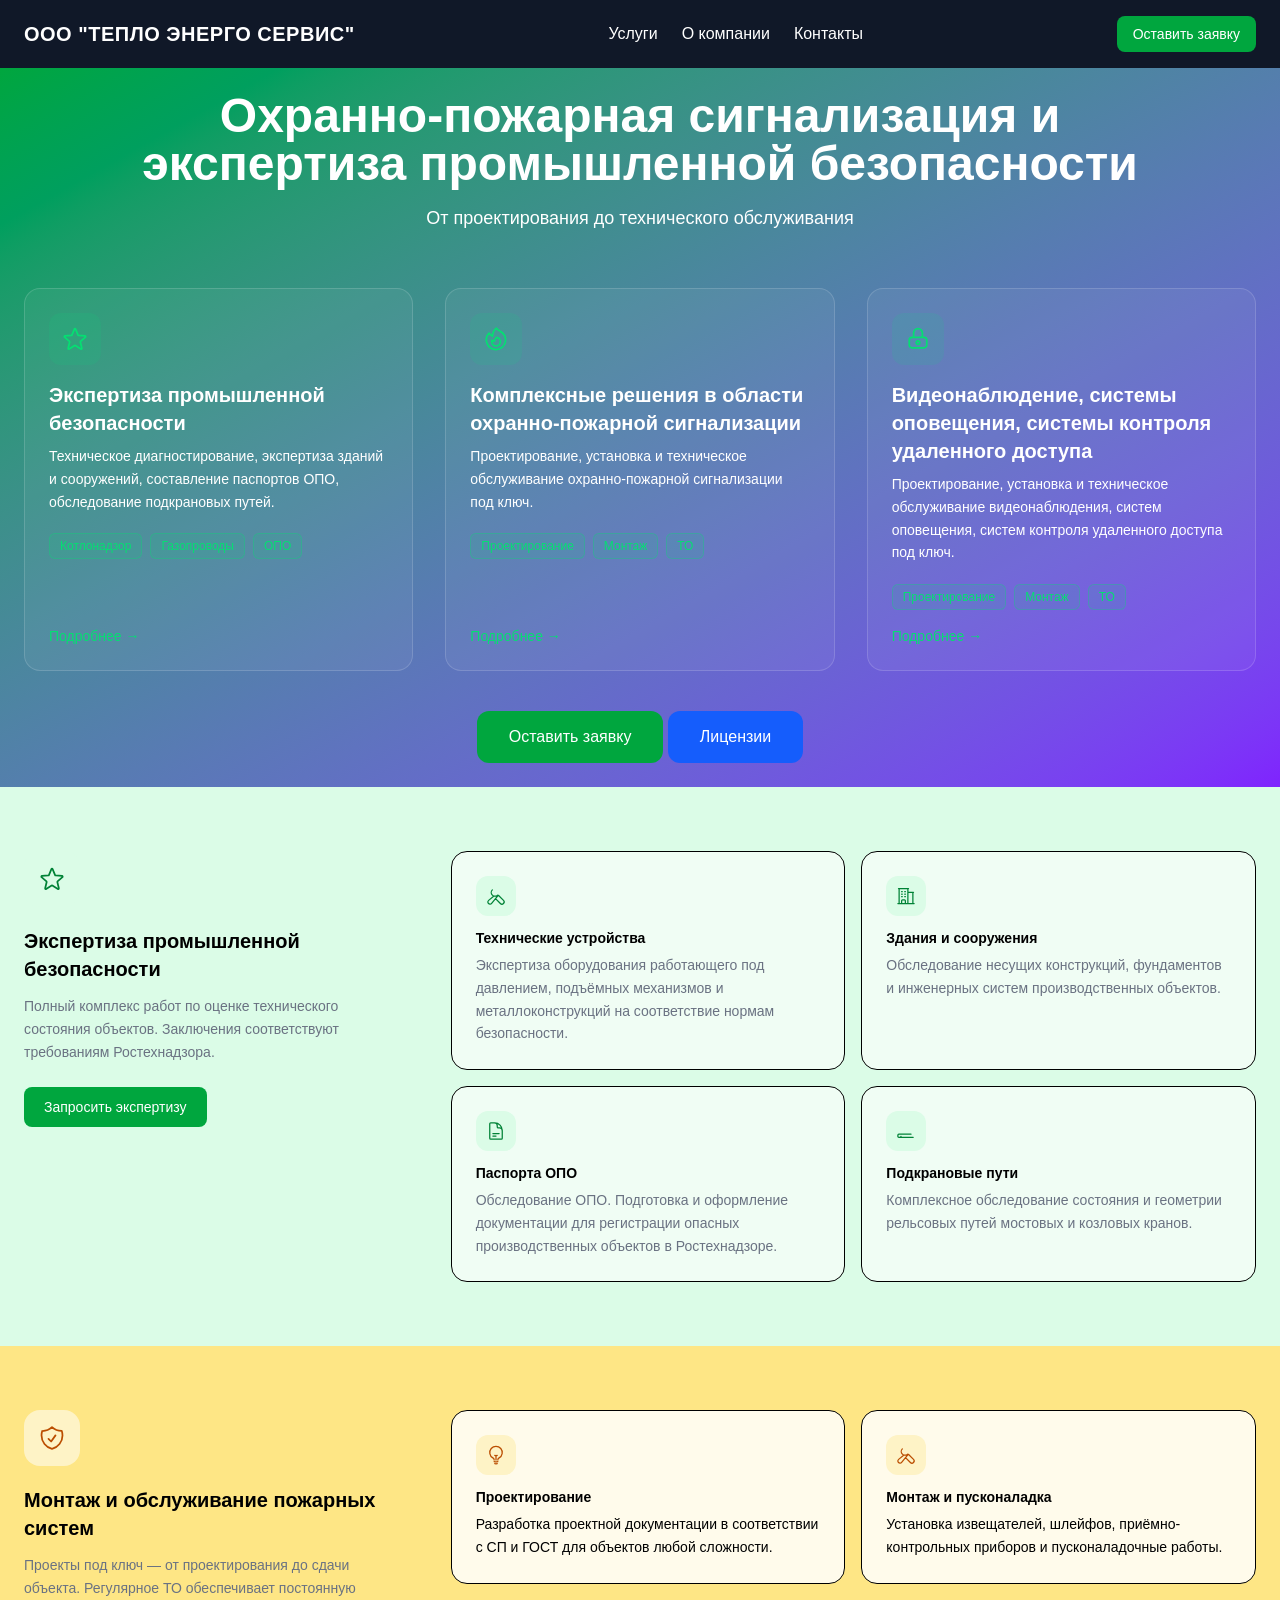
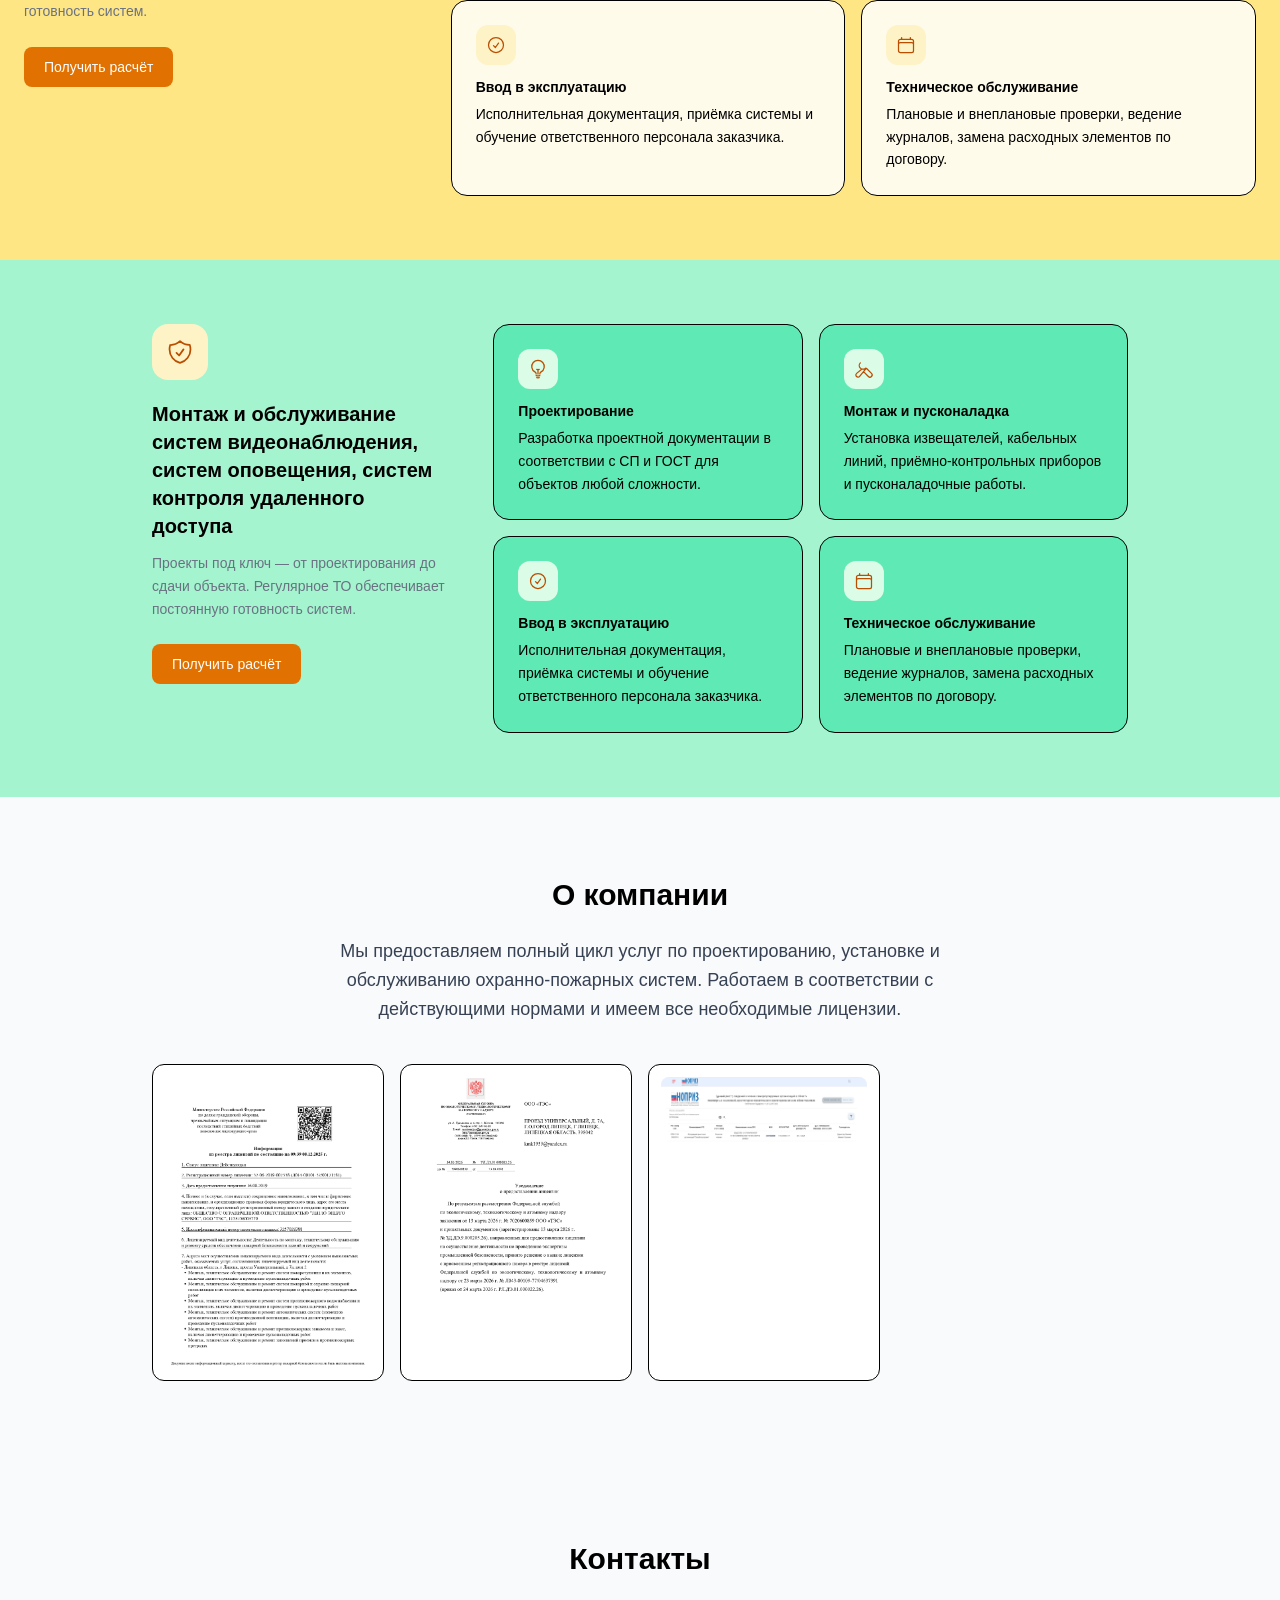
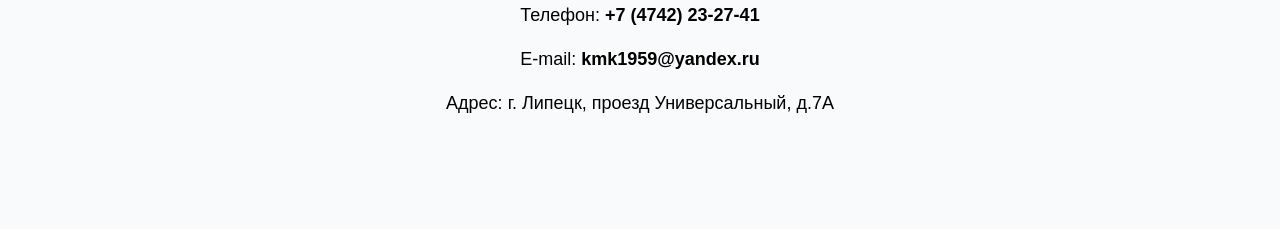
==== commit 115bafba: "Update index.html for SEO" ====
--- a/index.html
+++ b/index.html
@@ -62,7 +62,7 @@
   <!-- Hero -->
 <section class="relative bg-gradient-to-br from-green-600 to-violet-600 text-white">
   <div class="w-full px-6 py-6 text-center">
-    <h1 class="max-w-5xl mx-auto text-4xl md:text-5xl font-bold mb-4">Комплексные решения в области охранно-пожарной сигнализации и экспертизе промышленной безопасности</h1>
+    <h1 class="max-w-5xl mx-auto text-4xl md:text-5xl font-bold mb-4">Охранно-пожарная сигнализация и экспертиза промышленной безопасности</h1>
     <p class="text-lg text-white mb-14">От проектирования до технического обслуживания</p>
 
     <div class="grid grid-cols-1 md:grid-cols-2 lg:grid-cols-3 gap-8">
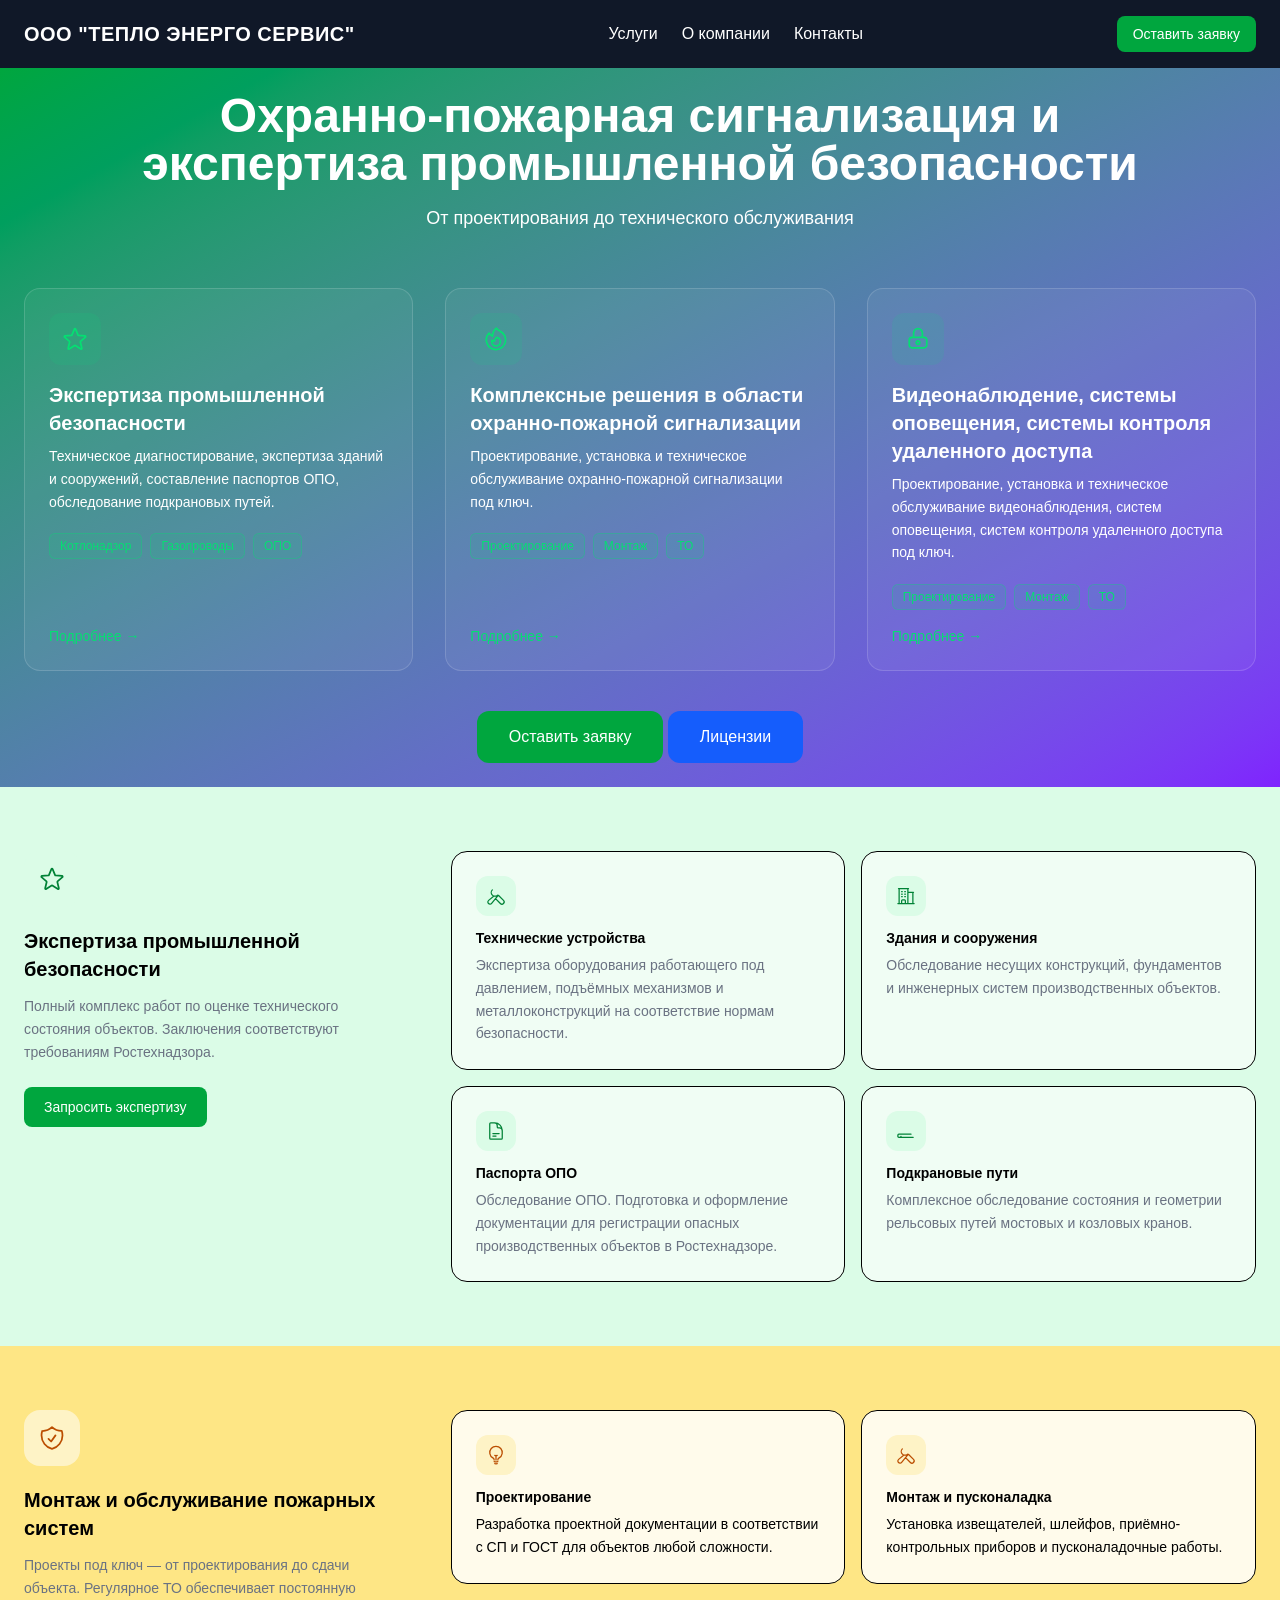
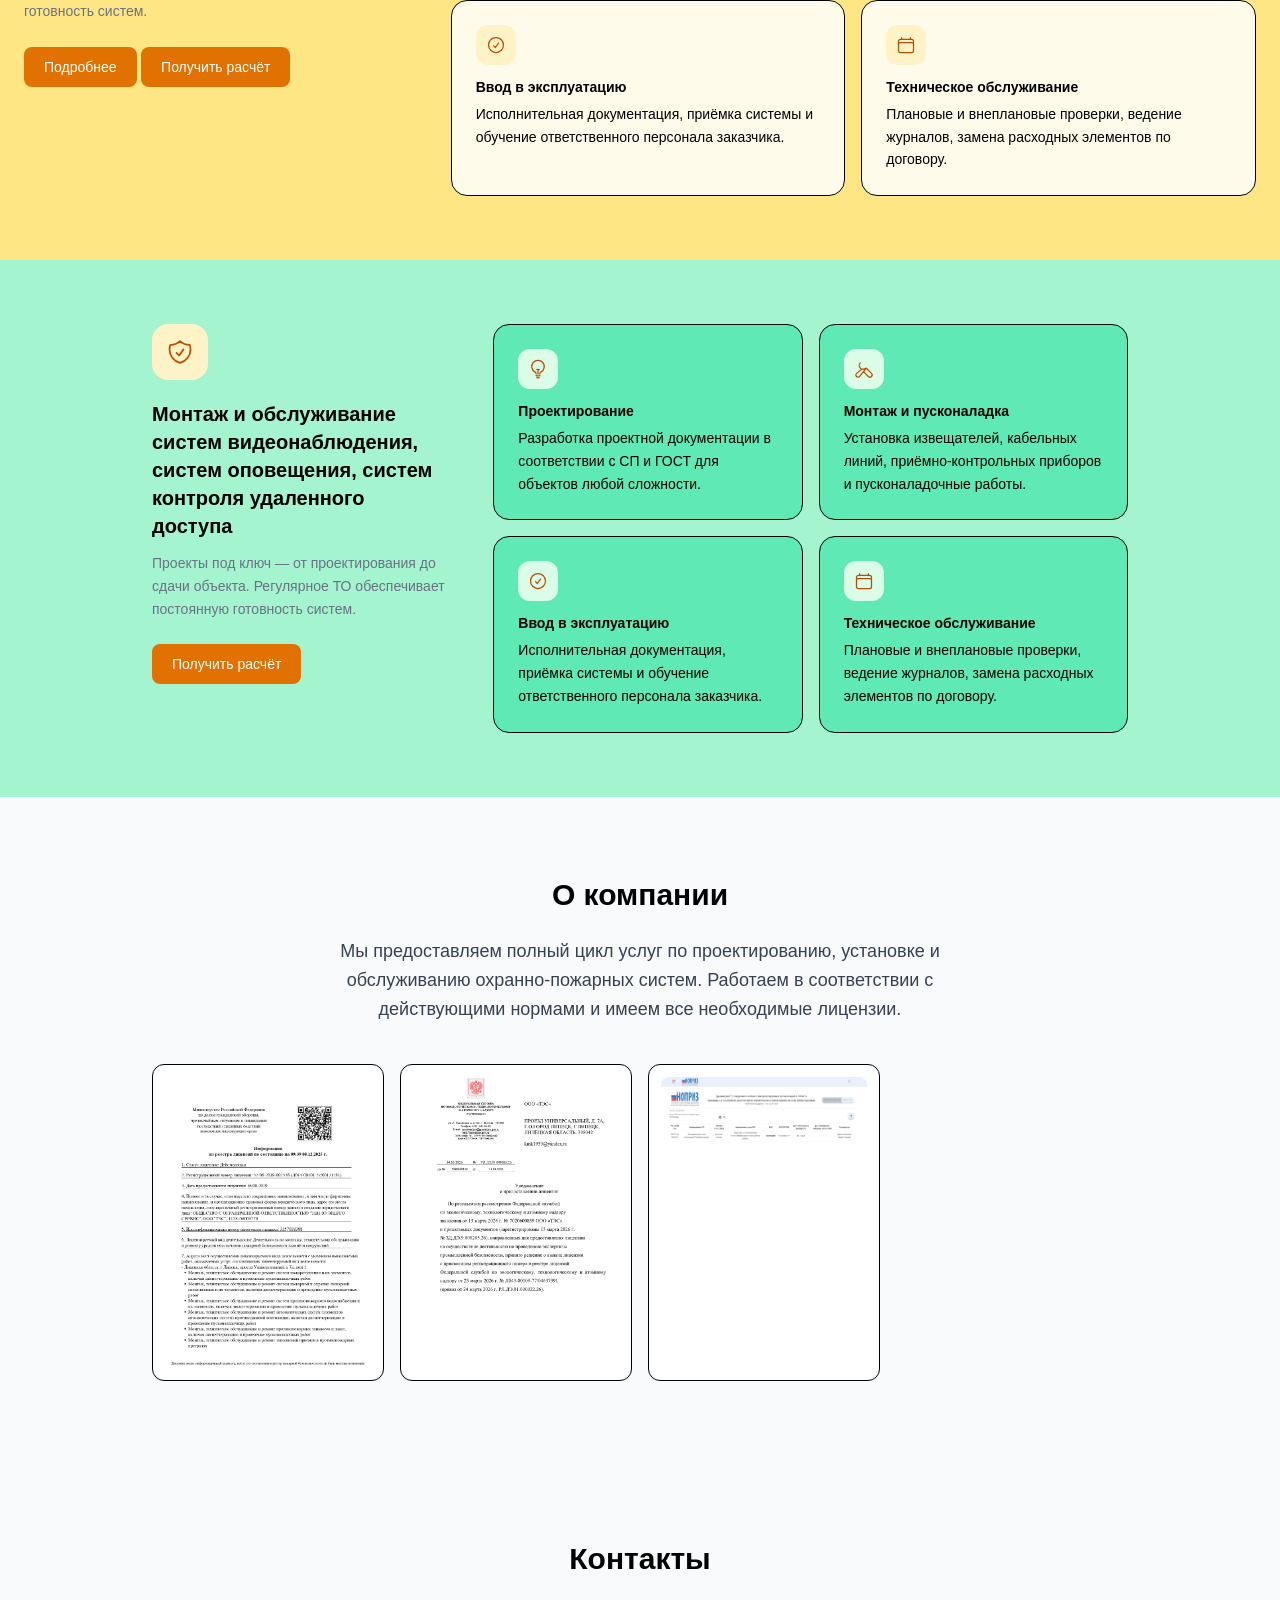
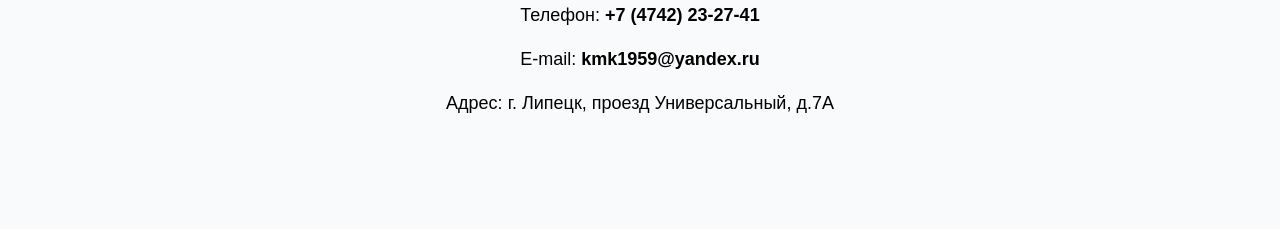
==== commit ce0e69a6: "Update index.html - link to OPS" ====
--- a/index.html
+++ b/index.html
@@ -85,7 +85,7 @@
       </a>
 
       <!-- Монтаж -->
-      <a href="#montazh" class="flex flex-col items-start gap-4 p-6 bg-white/5 border border-white/15 rounded-2xl hover:bg-white/10 transition text-left group hover:shadow-lg transition-all duration-300 transform hover:scale-105 p-6">
+      <a href="okhranno-pozharnaya-signalizatsiya.html" class="flex flex-col items-start gap-4 p-6 bg-white/5 border border-white/15 rounded-2xl hover:bg-white/10 transition text-left group hover:shadow-lg transition-all duration-300 transform hover:scale-105 p-6">
         <div class="w-13 h-13 bg-green-400/10 rounded-xl flex items-center justify-center p-3">
           <svg xmlns="http://www.w3.org/2000/svg" class="w-7 h-7 text-green-400" fill="none" viewBox="0 0 24 24" stroke="currentColor" stroke-width="1.5"><path stroke-linecap="round" stroke-linejoin="round" d="M15.362 5.214A8.252 8.252 0 0 1 12 21 8.25 8.25 0 0 1 6.038 7.047 8.287 8.287 0 0 0 9 9.601a8.983 8.983 0 0 1 3.361-6.867 8.21 8.21 0 0 0 3 2.48Z"/><path stroke-linecap="round" stroke-linejoin="round" d="M12 18a3.75 3.75 0 0 0 .495-7.468 5.99 5.99 0 0 0-1.925 3.547 5.975 5.975 0 0 1-2.133-1.001A3.75 3.75 0 0 0 12 18Z"/></svg>
         </div>
@@ -205,6 +205,7 @@
       </div>
       <h2 class="text-xl font-bold mb-3">Монтаж и обслуживание пожарных систем</h2>
       <p class="text-gray-500 text-sm leading-relaxed mb-6">Проекты под ключ — от проектирования до сдачи объекта. Регулярное ТО обеспечивает постоянную готовность систем.</p>
+                  <a href="okhranno-pozharnaya-signalizatsiya.html" class="inline-block bg-amber-600 hover:bg-amber-700 text-white text-sm font-medium px-5 py-2.5 rounded-lg transition">Подробнее</a>
       <a href="mailto:kmk1959@yandex.ru?subject=Монтаж" class="inline-block bg-amber-600 hover:bg-amber-700 text-white text-sm font-medium px-5 py-2.5 rounded-lg transition">Получить расчёт</a>
     </div>
 
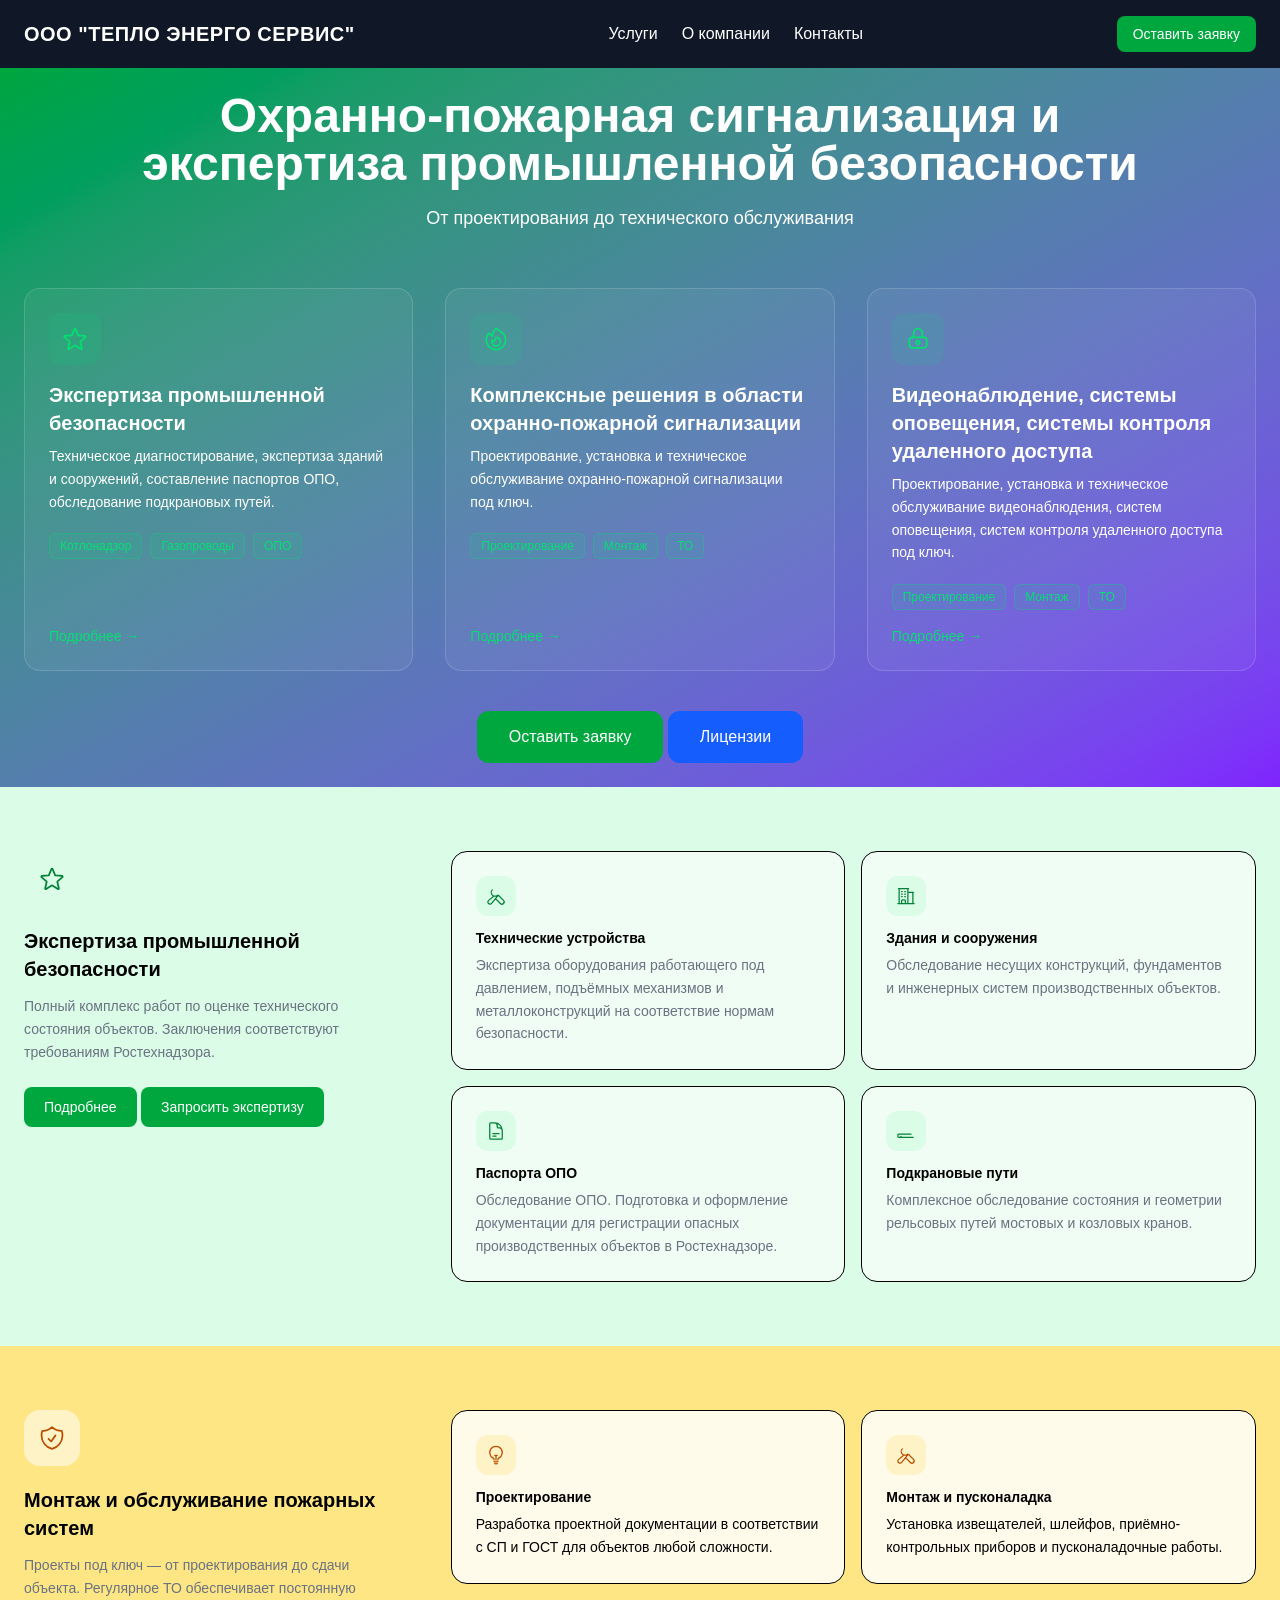
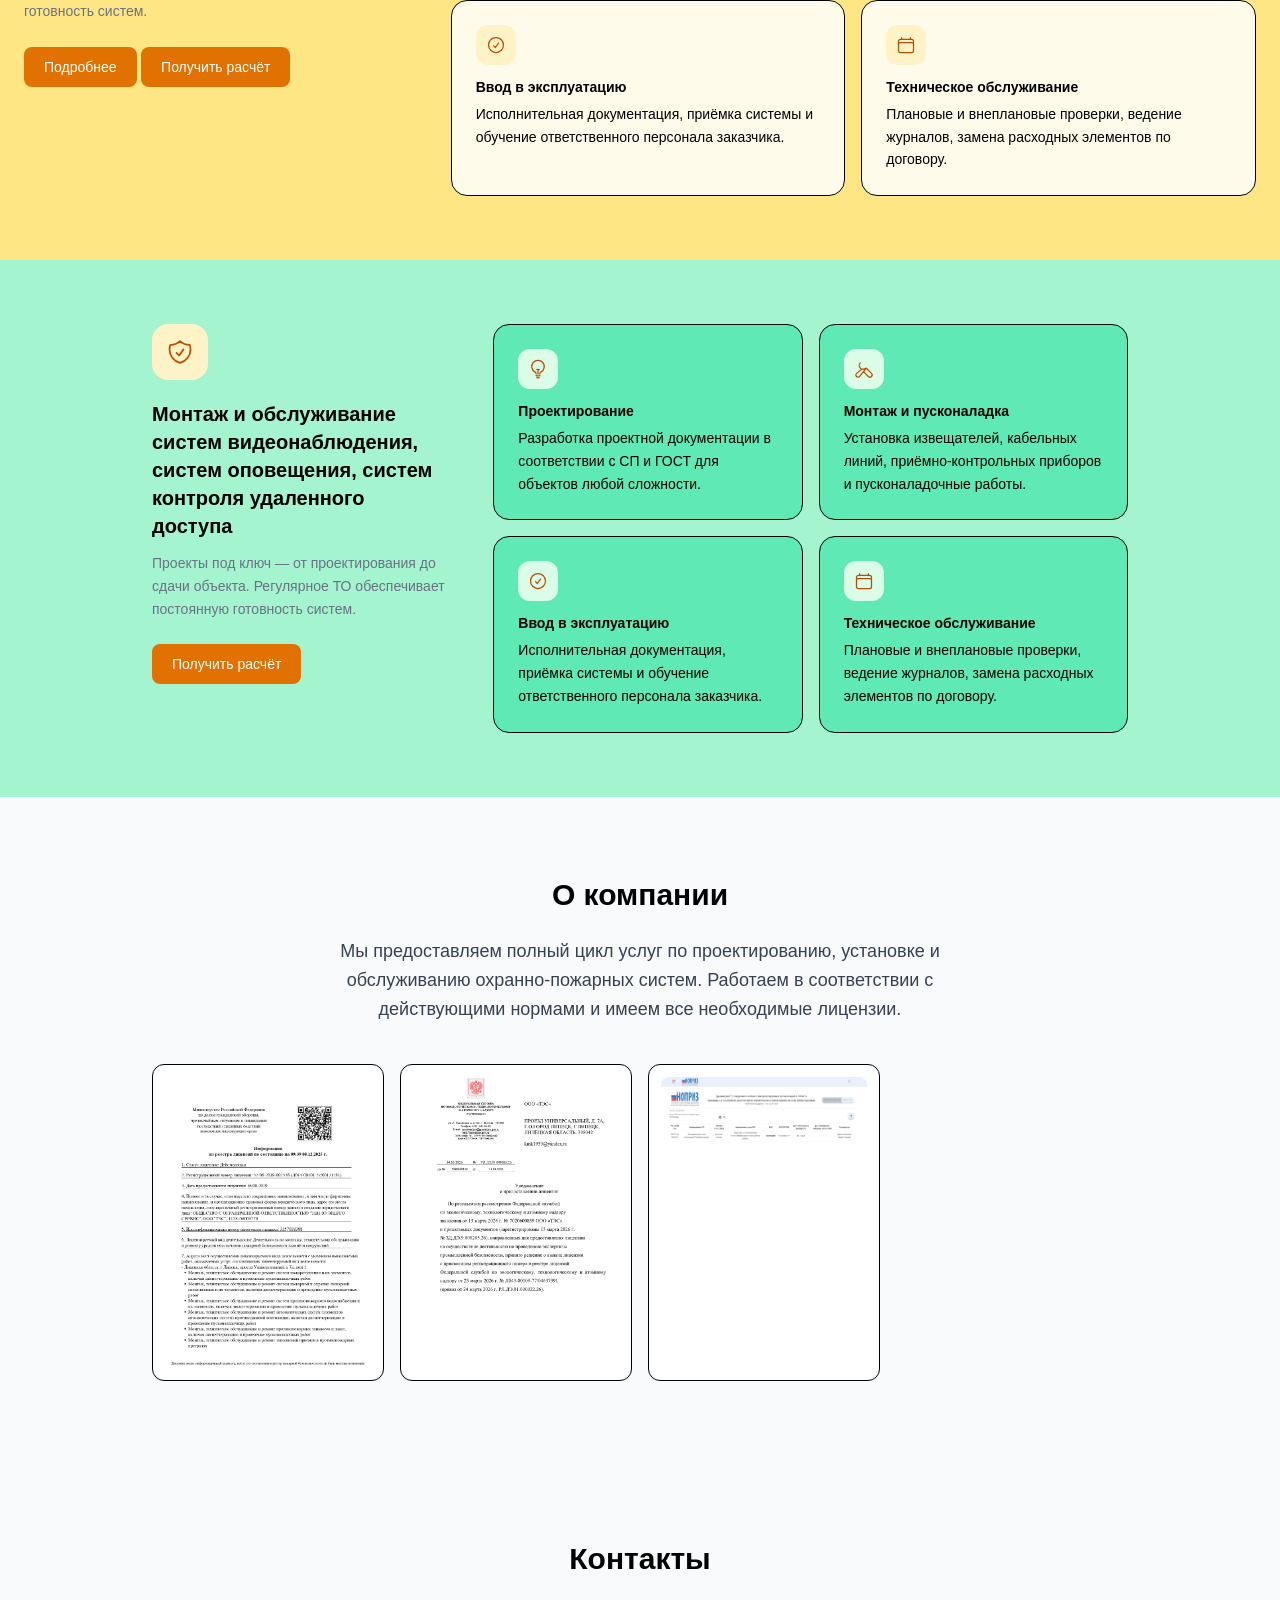
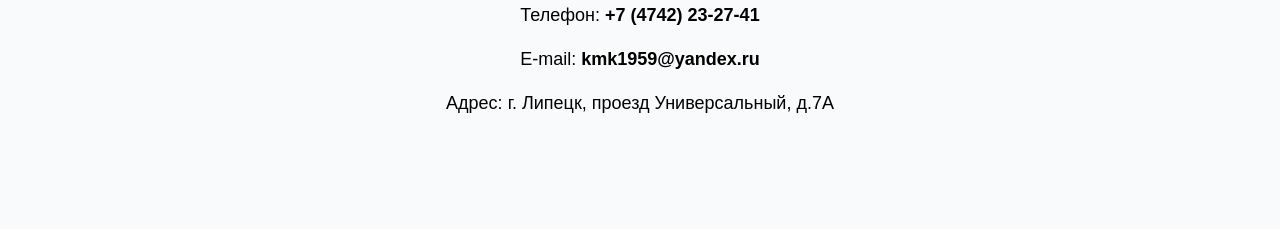
==== commit 15866191: "Update index.html - link to ECSP" ====
--- a/index.html
+++ b/index.html
@@ -68,7 +68,7 @@
     <div class="grid grid-cols-1 md:grid-cols-2 lg:grid-cols-3 gap-8">
 
       <!-- Экспертиза -->
-      <a href="#expertiza" class="flex flex-col items-start gap-4 p-6 bg-white/5 border border-white/15 rounded-2xl hover:bg-white/10 transition text-left group hover:shadow-lg transition-all duration-300 transform hover:scale-105 p-6">
+      <a href="ekspertiza-promyshlennoy-bezopasnosti.html" class="flex flex-col items-start gap-4 p-6 bg-white/5 border border-white/15 rounded-2xl hover:bg-white/10 transition text-left group hover:shadow-lg transition-all duration-300 transform hover:scale-105 p-6">
         <div class="w-13 h-13 bg-green-400/10 rounded-xl flex items-center justify-center p-3">
           <svg xmlns="http://www.w3.org/2000/svg" class="w-7 h-7 text-green-400" fill="none" viewBox="0 0 24 24" stroke="currentColor" stroke-width="1.5"><path stroke-linecap="round" stroke-linejoin="round" d="M11.48 3.499a.562.562 0 0 1 1.04 0l2.125 5.111a.563.563 0 0 0 .475.345l5.518.442c.499.04.701.663.321.988l-4.204 3.602a.563.563 0 0 0-.182.557l1.285 5.385a.562.562 0 0 1-.84.61l-4.725-2.885a.562.562 0 0 0-.586 0L6.982 20.54a.562.562 0 0 1-.84-.61l1.285-5.386a.562.562 0 0 0-.182-.557l-4.204-3.602a.562.562 0 0 1 .321-.988l5.518-.442a.563.563 0 0 0 .475-.345L11.48 3.5Z"/></svg>
         </div>
@@ -146,6 +146,7 @@
       </div>
       <h2 class="text-xl font-bold mb-3">Экспертиза промышленной безопасности</h2>
       <p class="text-gray-500 text-sm leading-relaxed mb-6">Полный комплекс работ по оценке технического состояния объектов. Заключения соответствуют требованиям Ростехнадзора.</p>
+      <a href=ekspertiza-promyshlennoy-bezopasnosti.html class="inline-block bg-green-600 hover:bg-green-700 text-white text-sm font-medium px-5 py-2.5 rounded-lg transition">Подробнее</a>
       <a href="mailto:kmk1959@yandex.ru?subject=Экспертиза" class="inline-block bg-green-600 hover:bg-green-700 text-white text-sm font-medium px-5 py-2.5 rounded-lg transition">Запросить экспертизу</a>
     </div>
 
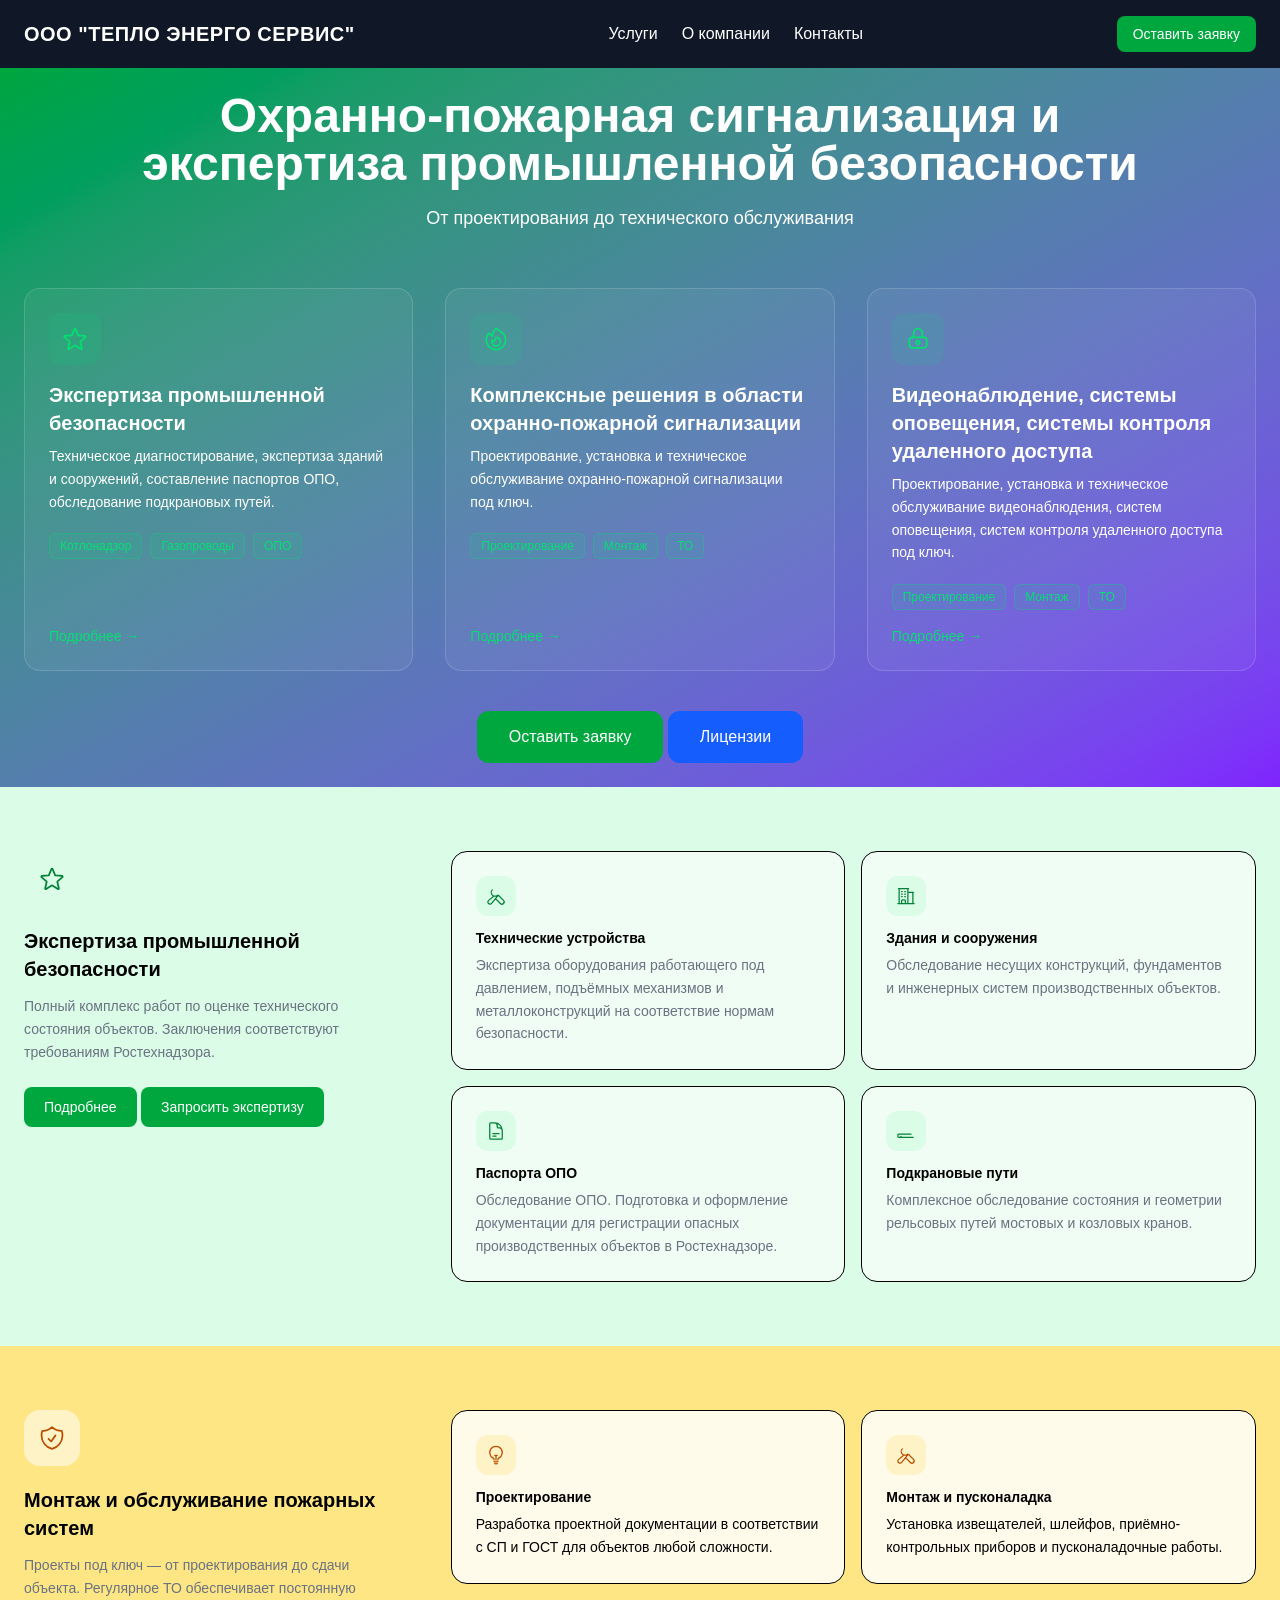
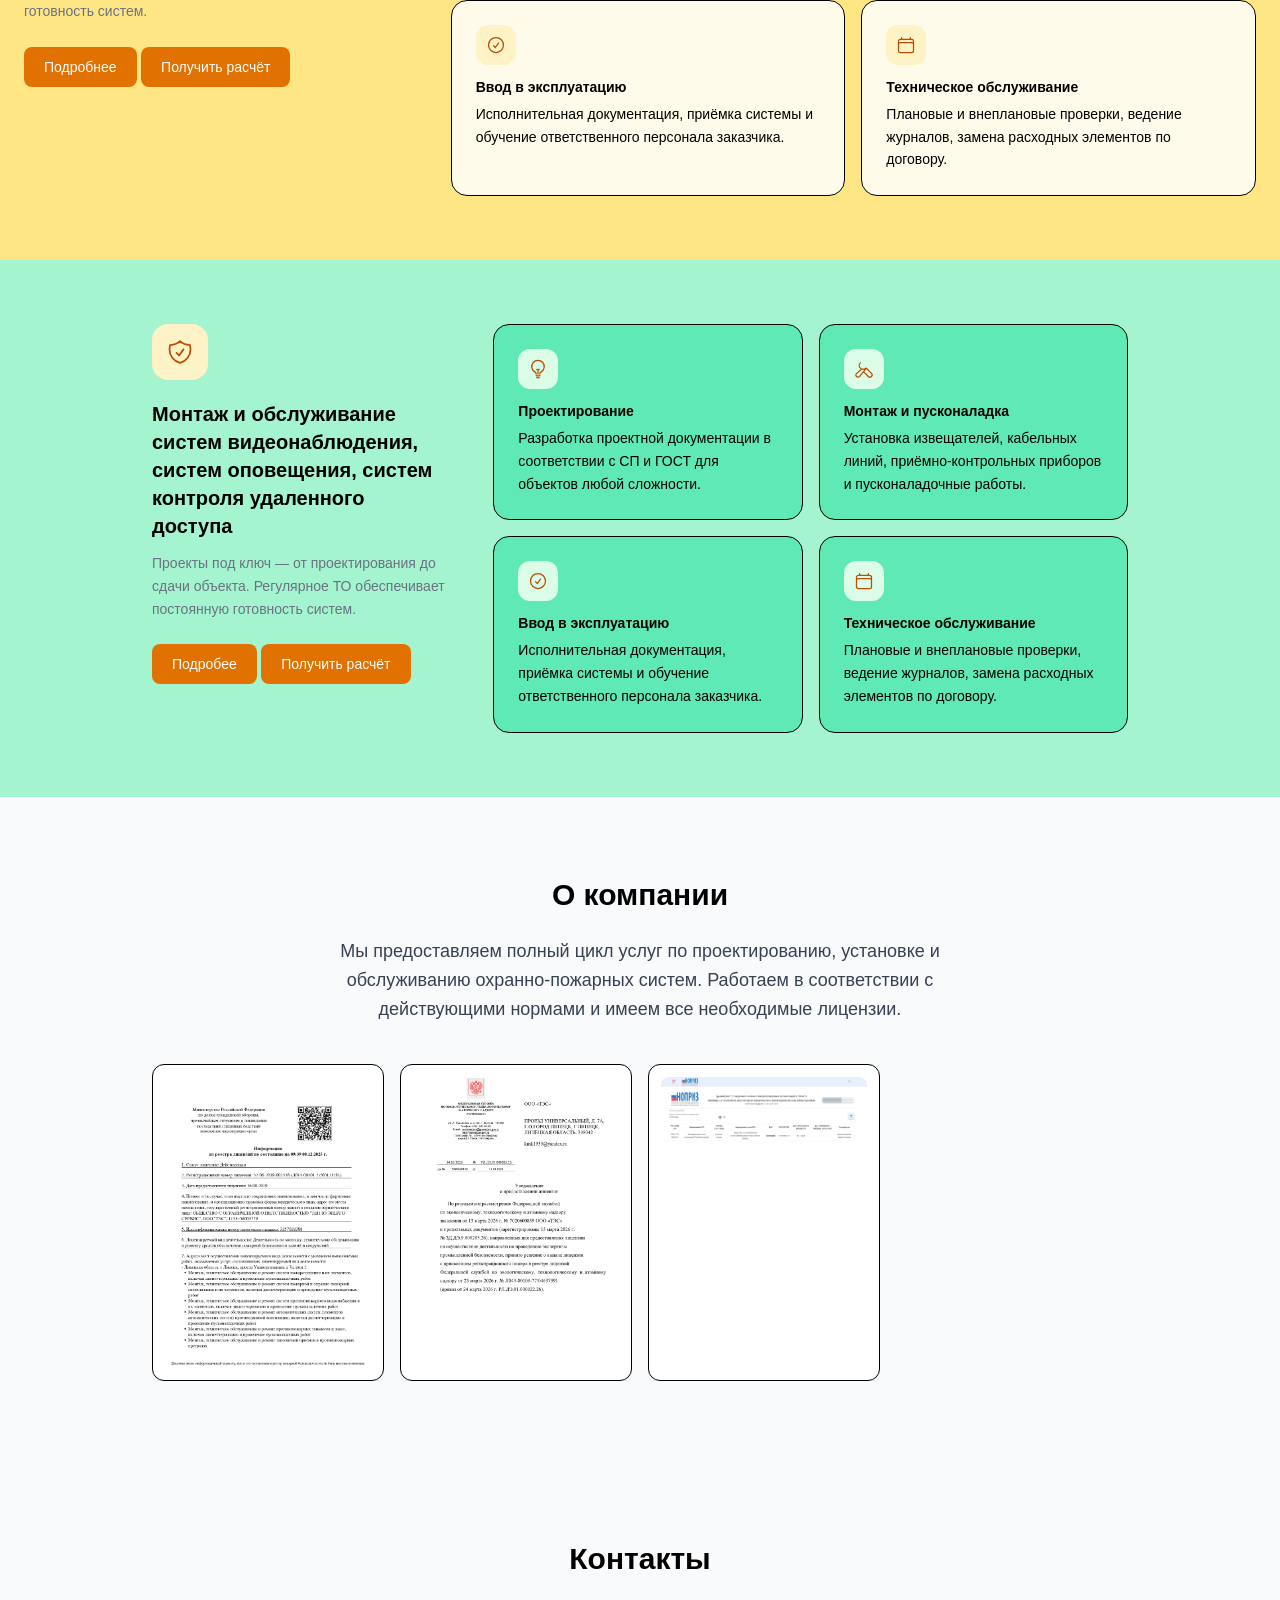
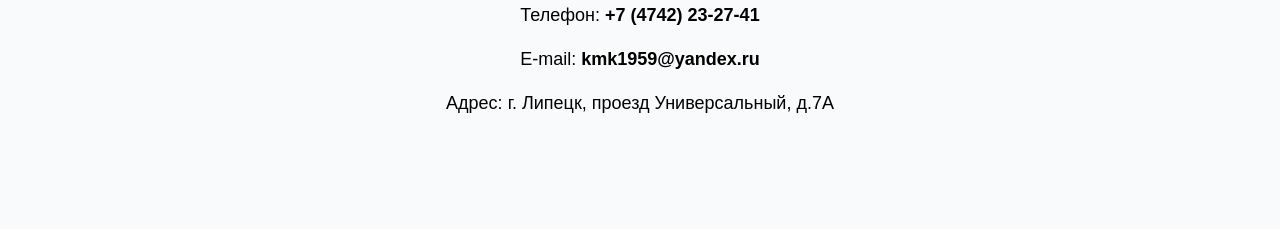
==== commit 0b064cf4: "Update index.html - link to Video" ====
--- a/index.html
+++ b/index.html
@@ -101,7 +101,7 @@
         <span class="text-sm text-green-400 flex items-center gap-1 mt-auto">Подробнее →</span>
       </a>
       <!-- Видеонаблюдение -->
-      <a href="#video" class="flex flex-col items-start gap-4 p-6 bg-white/5 border border-white/15 rounded-2xl hover:bg-white/10 transition text-left group hover:shadow-lg transition-all duration-300 transform hover:scale-105 p-6">
+      <a href="videonablyudenie-sistemy-opoveshcheniya-skud.html" class="flex flex-col items-start gap-4 p-6 bg-white/5 border border-white/15 rounded-2xl hover:bg-white/10 transition text-left group hover:shadow-lg transition-all duration-300 transform hover:scale-105 p-6">
         <div class="w-13 h-13 bg-green-400/10 rounded-xl flex items-center justify-center p-3">
           <svg xmlns="http://www.w3.org/2000/svg"
      class="w-7 h-7 text-green-400"
@@ -266,6 +266,7 @@
       </div>
       <h2 class="text-xl font-bold mb-3">Монтаж и обслуживание систем видеонаблюдения, систем оповещения, систем контроля удаленного доступа</h2>
       <p class="text-gray-500 text-sm leading-relaxed mb-6">Проекты под ключ — от проектирования до сдачи объекта. Регулярное ТО обеспечивает постоянную готовность систем.</p>
+      <a href="videonablyudenie-sistemy-opoveshcheniya-skud.html" class="inline-block bg-amber-600 hover:bg-amber-700 text-white text-sm font-medium px-5 py-2.5 rounded-lg transition">Подробее</a>
       <a href="mailto:kmk1959@yandex.ru?subject=Монтаж" class="inline-block bg-amber-600 hover:bg-amber-700 text-white text-sm font-medium px-5 py-2.5 rounded-lg transition">Получить расчёт</a>
     </div>
 
